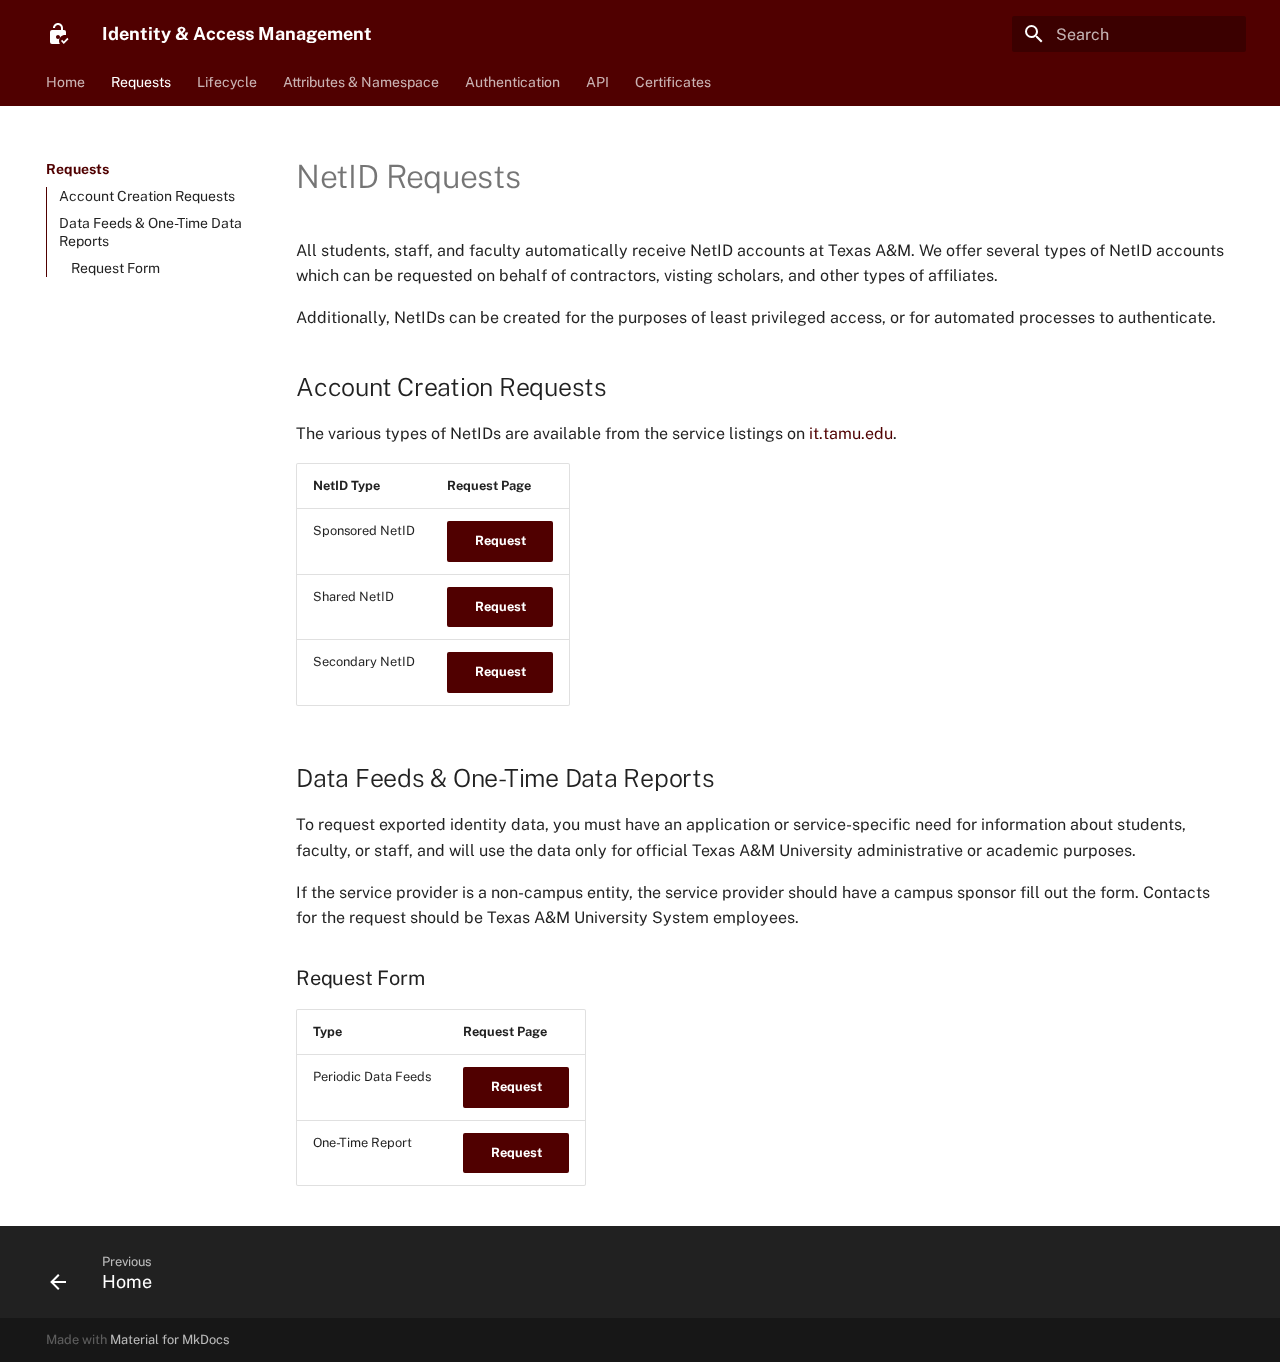
==== requests/index.html @ 6edb94ca "Deployed 0143e99 with MkDocs version: 1.3.0" ====
<!doctype html>
<html lang="en" class="no-js">
  <head>
    
      <meta charset="utf-8">
      <meta name="viewport" content="width=device-width,initial-scale=1">
      
      
      
        <link rel="canonical" href="https://docs.identity.tamu.edu/requests/">
      
      <link rel="icon" href="../img/aip2.png">
      <meta name="generator" content="mkdocs-1.3.0, mkdocs-material-8.2.11">
    
    
      
        <title>Requests - Identity & Access Management</title>
      
    
    
      <link rel="stylesheet" href="../assets/stylesheets/main.8c5ef100.min.css">
      
        
        <link rel="stylesheet" href="../assets/stylesheets/palette.9647289d.min.css">
        
      
    
    
    
      
        
        
        <link rel="preconnect" href="https://fonts.gstatic.com" crossorigin>
        <link rel="stylesheet" href="https://fonts.googleapis.com/css?family=Public+Sans:300,300i,400,400i,700,700i%7CRoboto+Mono:400,400i,700,700i&display=fallback">
        <style>:root{--md-text-font:"Public Sans";--md-code-font:"Roboto Mono"}</style>
      
    
    
      <link rel="stylesheet" href="../css/tamu.css">
    
    <script>__md_scope=new URL("..",location),__md_get=(e,_=localStorage,t=__md_scope)=>JSON.parse(_.getItem(t.pathname+"."+e)),__md_set=(e,_,t=localStorage,a=__md_scope)=>{try{t.setItem(a.pathname+"."+e,JSON.stringify(_))}catch(e){}}</script>
    
      

    
    
  </head>
  
  
    
    
    
    
    
    <body dir="ltr" data-md-color-scheme="default" data-md-color-primary="" data-md-color-accent="">
  
    
    
    <input class="md-toggle" data-md-toggle="drawer" type="checkbox" id="__drawer" autocomplete="off">
    <input class="md-toggle" data-md-toggle="search" type="checkbox" id="__search" autocomplete="off">
    <label class="md-overlay" for="__drawer"></label>
    <div data-md-component="skip">
      
        
        <a href="#netid-requests" class="md-skip">
          Skip to content
        </a>
      
    </div>
    <div data-md-component="announce">
      
    </div>
    
    
      

<header class="md-header" data-md-component="header">
  <nav class="md-header__inner md-grid" aria-label="Header">
    <a href=".." title="Identity &amp; Access Management" class="md-header__button md-logo" aria-label="Identity & Access Management" data-md-component="logo">
      
  
  <svg xmlns="http://www.w3.org/2000/svg" viewBox="0 0 24 24"><path d="M19 13c.34 0 .67.04 1 .09V10a2 2 0 0 0-2-2h-1V6c0-2.76-2.24-5-5-5S7 3.24 7 6h2c0-1.66 1.34-3 3-3s3 1.34 3 3v2H6a2 2 0 0 0-2 2v10a2 2 0 0 0 2 2h7.81c-.51-.88-.81-1.9-.81-3 0-3.31 2.69-6 6-6m-7 4c-1.1 0-2-.89-2-2s.9-2 2-2 2 .9 2 2-.89 2-2 2m10.5.25L17.75 22 15 19l1.16-1.16 1.59 1.59 3.59-3.59 1.16 1.41Z"/></svg>

    </a>
    <label class="md-header__button md-icon" for="__drawer">
      <svg xmlns="http://www.w3.org/2000/svg" viewBox="0 0 24 24"><path d="M3 6h18v2H3V6m0 5h18v2H3v-2m0 5h18v2H3v-2Z"/></svg>
    </label>
    <div class="md-header__title" data-md-component="header-title">
      <div class="md-header__ellipsis">
        <div class="md-header__topic">
          <span class="md-ellipsis">
            Identity & Access Management
          </span>
        </div>
        <div class="md-header__topic" data-md-component="header-topic">
          <span class="md-ellipsis">
            
              Requests
            
          </span>
        </div>
      </div>
    </div>
    
    
    
      <label class="md-header__button md-icon" for="__search">
        <svg xmlns="http://www.w3.org/2000/svg" viewBox="0 0 24 24"><path d="M9.5 3A6.5 6.5 0 0 1 16 9.5c0 1.61-.59 3.09-1.56 4.23l.27.27h.79l5 5-1.5 1.5-5-5v-.79l-.27-.27A6.516 6.516 0 0 1 9.5 16 6.5 6.5 0 0 1 3 9.5 6.5 6.5 0 0 1 9.5 3m0 2C7 5 5 7 5 9.5S7 14 9.5 14 14 12 14 9.5 12 5 9.5 5Z"/></svg>
      </label>
      <div class="md-search" data-md-component="search" role="dialog">
  <label class="md-search__overlay" for="__search"></label>
  <div class="md-search__inner" role="search">
    <form class="md-search__form" name="search">
      <input type="text" class="md-search__input" name="query" aria-label="Search" placeholder="Search" autocapitalize="off" autocorrect="off" autocomplete="off" spellcheck="false" data-md-component="search-query" required>
      <label class="md-search__icon md-icon" for="__search">
        <svg xmlns="http://www.w3.org/2000/svg" viewBox="0 0 24 24"><path d="M9.5 3A6.5 6.5 0 0 1 16 9.5c0 1.61-.59 3.09-1.56 4.23l.27.27h.79l5 5-1.5 1.5-5-5v-.79l-.27-.27A6.516 6.516 0 0 1 9.5 16 6.5 6.5 0 0 1 3 9.5 6.5 6.5 0 0 1 9.5 3m0 2C7 5 5 7 5 9.5S7 14 9.5 14 14 12 14 9.5 12 5 9.5 5Z"/></svg>
        <svg xmlns="http://www.w3.org/2000/svg" viewBox="0 0 24 24"><path d="M20 11v2H8l5.5 5.5-1.42 1.42L4.16 12l7.92-7.92L13.5 5.5 8 11h12Z"/></svg>
      </label>
      <nav class="md-search__options" aria-label="Search">
        
        <button type="reset" class="md-search__icon md-icon" aria-label="Clear" tabindex="-1">
          <svg xmlns="http://www.w3.org/2000/svg" viewBox="0 0 24 24"><path d="M19 6.41 17.59 5 12 10.59 6.41 5 5 6.41 10.59 12 5 17.59 6.41 19 12 13.41 17.59 19 19 17.59 13.41 12 19 6.41Z"/></svg>
        </button>
      </nav>
      
    </form>
    <div class="md-search__output">
      <div class="md-search__scrollwrap" data-md-scrollfix>
        <div class="md-search-result" data-md-component="search-result">
          <div class="md-search-result__meta">
            Initializing search
          </div>
          <ol class="md-search-result__list"></ol>
        </div>
      </div>
    </div>
  </div>
</div>
    
    
  </nav>
  
</header>
    
    <div class="md-container" data-md-component="container">
      
      
        
          
            
<nav class="md-tabs" aria-label="Tabs" data-md-component="tabs">
  <div class="md-tabs__inner md-grid">
    <ul class="md-tabs__list">
      
        
  
  


  <li class="md-tabs__item">
    <a href=".." class="md-tabs__link">
      Home
    </a>
  </li>

      
        
  
  
    
  


  <li class="md-tabs__item">
    <a href="./" class="md-tabs__link md-tabs__link--active">
      Requests
    </a>
  </li>

      
        
  
  


  <li class="md-tabs__item">
    <a href="../lifecycle/index.md" class="md-tabs__link">
      Lifecycle
    </a>
  </li>

      
        
  
  


  <li class="md-tabs__item">
    <a href="../attributes/index.md" class="md-tabs__link">
      Attributes & Namespace
    </a>
  </li>

      
        
  
  


  <li class="md-tabs__item">
    <a href="../authentication/index.md" class="md-tabs__link">
      Authentication
    </a>
  </li>

      
        
  
  


  <li class="md-tabs__item">
    <a href="../api/index.md" class="md-tabs__link">
      API
    </a>
  </li>

      
        
  
  


  <li class="md-tabs__item">
    <a href="../certs/index.md" class="md-tabs__link">
      Certificates
    </a>
  </li>

      
    </ul>
  </div>
</nav>
          
        
      
      <main class="md-main" data-md-component="main">
        <div class="md-main__inner md-grid">
          
            
              
              <div class="md-sidebar md-sidebar--primary" data-md-component="sidebar" data-md-type="navigation" >
                <div class="md-sidebar__scrollwrap">
                  <div class="md-sidebar__inner">
                    

  


  

<nav class="md-nav md-nav--primary md-nav--lifted md-nav--integrated" aria-label="Navigation" data-md-level="0">
  <label class="md-nav__title" for="__drawer">
    <a href=".." title="Identity &amp; Access Management" class="md-nav__button md-logo" aria-label="Identity & Access Management" data-md-component="logo">
      
  
  <svg xmlns="http://www.w3.org/2000/svg" viewBox="0 0 24 24"><path d="M19 13c.34 0 .67.04 1 .09V10a2 2 0 0 0-2-2h-1V6c0-2.76-2.24-5-5-5S7 3.24 7 6h2c0-1.66 1.34-3 3-3s3 1.34 3 3v2H6a2 2 0 0 0-2 2v10a2 2 0 0 0 2 2h7.81c-.51-.88-.81-1.9-.81-3 0-3.31 2.69-6 6-6m-7 4c-1.1 0-2-.89-2-2s.9-2 2-2 2 .9 2 2-.89 2-2 2m10.5.25L17.75 22 15 19l1.16-1.16 1.59 1.59 3.59-3.59 1.16 1.41Z"/></svg>

    </a>
    Identity & Access Management
  </label>
  
  <ul class="md-nav__list" data-md-scrollfix>
    
      
      
      

  
  
  
    <li class="md-nav__item">
      <a href=".." class="md-nav__link">
        Home
      </a>
    </li>
  

    
      
      
      

  
  
    
  
  
    <li class="md-nav__item md-nav__item--active">
      
      <input class="md-nav__toggle md-toggle" data-md-toggle="toc" type="checkbox" id="__toc">
      
      
        
      
      
        <label class="md-nav__link md-nav__link--active" for="__toc">
          Requests
          <span class="md-nav__icon md-icon"></span>
        </label>
      
      <a href="./" class="md-nav__link md-nav__link--active">
        Requests
      </a>
      
        

<nav class="md-nav md-nav--secondary" aria-label="Table of contents">
  
  
  
    
  
  
    <label class="md-nav__title" for="__toc">
      <span class="md-nav__icon md-icon"></span>
      Table of contents
    </label>
    <ul class="md-nav__list" data-md-component="toc" data-md-scrollfix>
      
        <li class="md-nav__item">
  <a href="#account-creation-requests" class="md-nav__link">
    Account Creation Requests
  </a>
  
</li>
      
        <li class="md-nav__item">
  <a href="#data-feeds-one-time-data-reports" class="md-nav__link">
    Data Feeds &amp; One-Time Data Reports
  </a>
  
    <nav class="md-nav" aria-label="Data Feeds &amp; One-Time Data Reports">
      <ul class="md-nav__list">
        
          <li class="md-nav__item">
  <a href="#request-form" class="md-nav__link">
    Request Form
  </a>
  
</li>
        
      </ul>
    </nav>
  
</li>
      
    </ul>
  
</nav>
      
    </li>
  

    
      
      
      

  
  
  
    <li class="md-nav__item">
      <a href="../lifecycle/index.md" class="md-nav__link">
        Lifecycle
      </a>
    </li>
  

    
      
      
      

  
  
  
    <li class="md-nav__item">
      <a href="../attributes/index.md" class="md-nav__link">
        Attributes & Namespace
      </a>
    </li>
  

    
      
      
      

  
  
  
    <li class="md-nav__item">
      <a href="../authentication/index.md" class="md-nav__link">
        Authentication
      </a>
    </li>
  

    
      
      
      

  
  
  
    <li class="md-nav__item">
      <a href="../api/index.md" class="md-nav__link">
        API
      </a>
    </li>
  

    
      
      
      

  
  
  
    <li class="md-nav__item">
      <a href="../certs/index.md" class="md-nav__link">
        Certificates
      </a>
    </li>
  

    
  </ul>
</nav>
                  </div>
                </div>
              </div>
            
            
          
          <div class="md-content" data-md-component="content">
            <article class="md-content__inner md-typeset">
              
                


<h1 id="netid-requests">NetID Requests</h1>
<p>All students, staff, and faculty automatically receive NetID accounts at Texas A&amp;M. We offer several types of NetID accounts which can be requested on behalf of contractors, visting scholars, and other types of affiliates. </p>
<p>Additionally, NetIDs can be created for the purposes of least privileged access, or for automated processes to authenticate.</p>
<h2 id="account-creation-requests">Account Creation Requests</h2>
<p>The various types of NetIDs are available from the service listings on <a href="it.tamu.edu">it.tamu.edu</a>.</p>
<table>
<thead>
<tr>
<th>NetID Type</th>
<th>Request Page</th>
</tr>
</thead>
<tbody>
<tr>
<td>Sponsored NetID</td>
<td><a class="md-button md-button--primary" href="https://it.tamu.edu/services/accounts-and-id-management/uin-netid-and-passwords/guest-accounts/">Request</a></td>
</tr>
<tr>
<td>Shared NetID</td>
<td><a class="md-button md-button--primary" href="https://it.tamu.edu/services/accounts-and-id-management/proxy-account-management/shared-netid/">Request</a></td>
</tr>
<tr>
<td>Secondary NetID</td>
<td><a class="md-button md-button--primary" href="https://it.tamu.edu/services/accounts-and-id-management/proxy-account-management/secondary-netid/">Request</a></td>
</tr>
</tbody>
</table>
<h2 id="data-feeds-one-time-data-reports">Data Feeds &amp; One-Time Data Reports</h2>
<p>To request exported identity data, you must have an application or service-specific need for information about students, faculty, or staff, and will use the data only for official Texas A&amp;M University administrative or academic purposes. </p>
<p>If the service provider is a non-campus entity, the service provider should have a campus sponsor fill out the form. Contacts for the request should be Texas A&amp;M University System employees.</p>
<h3 id="request-form">Request Form</h3>
<table>
<thead>
<tr>
<th>Type</th>
<th>Request Page</th>
</tr>
</thead>
<tbody>
<tr>
<td>Periodic Data Feeds</td>
<td><a class="md-button md-button--primary" href="https://itselfservice.tamu.edu/tamucs?id=sc_cat_item&amp;sys_id=0960be4d6fc28e00dd83a9331c3ee4d1">Request</a></td>
</tr>
<tr>
<td>One-Time Report</td>
<td><a class="md-button md-button--primary" href="https://itselfservice.tamu.edu/tamucs?id=sc_cat_item&amp;sys_id=400179856f0a068082fca7131c3ee43c">Request</a></td>
</tr>
</tbody>
</table>

              
            </article>
          </div>
        </div>
        
          <a href="#" class="md-top md-icon" data-md-component="top" data-md-state="hidden">
            <svg xmlns="http://www.w3.org/2000/svg" viewBox="0 0 24 24"><path d="M13 20h-2V8l-5.5 5.5-1.42-1.42L12 4.16l7.92 7.92-1.42 1.42L13 8v12Z"/></svg>
            Back to top
          </a>
        
      </main>
      
        <footer class="md-footer">
  
    <nav class="md-footer__inner md-grid" aria-label="Footer">
      
        
        <a href=".." class="md-footer__link md-footer__link--prev" aria-label="Previous: Home" rel="prev">
          <div class="md-footer__button md-icon">
            <svg xmlns="http://www.w3.org/2000/svg" viewBox="0 0 24 24"><path d="M20 11v2H8l5.5 5.5-1.42 1.42L4.16 12l7.92-7.92L13.5 5.5 8 11h12Z"/></svg>
          </div>
          <div class="md-footer__title">
            <div class="md-ellipsis">
              <span class="md-footer__direction">
                Previous
              </span>
              Home
            </div>
          </div>
        </a>
      
      
    </nav>
  
  <div class="md-footer-meta md-typeset">
    <div class="md-footer-meta__inner md-grid">
      <div class="md-copyright">
  
  
    Made with
    <a href="https://squidfunk.github.io/mkdocs-material/" target="_blank" rel="noopener">
      Material for MkDocs
    </a>
  
</div>
      
    </div>
  </div>
</footer>
      
    </div>
    <div class="md-dialog" data-md-component="dialog">
      <div class="md-dialog__inner md-typeset"></div>
    </div>
    <script id="__config" type="application/json">{"base": "..", "features": ["toc.follow", "navigation.top", "navigation.instant", "toc.integrate", "content.tabs.link", "navigation.tabs", "navigation.indexes"], "search": "../assets/javascripts/workers/search.2a1c317c.min.js", "translations": {"clipboard.copied": "Copied to clipboard", "clipboard.copy": "Copy to clipboard", "search.config.lang": "en", "search.config.pipeline": "trimmer, stopWordFilter", "search.config.separator": "[\\s\\-]+", "search.placeholder": "Search", "search.result.more.one": "1 more on this page", "search.result.more.other": "# more on this page", "search.result.none": "No matching documents", "search.result.one": "1 matching document", "search.result.other": "# matching documents", "search.result.placeholder": "Type to start searching", "search.result.term.missing": "Missing", "select.version.title": "Select version"}}</script>
    
    
      <script src="../assets/javascripts/bundle.748e2769.min.js"></script>
      
    
  </body>
</html>
---- assets/stylesheets/main.8c5ef100.min.css ----
@charset "UTF-8";html{-webkit-text-size-adjust:none;-moz-text-size-adjust:none;-ms-text-size-adjust:none;text-size-adjust:none;box-sizing:border-box}*,:after,:before{box-sizing:inherit}@media (prefers-reduced-motion){*,:after,:before{transition:none!important}}body{margin:0}a,button,input,label{-webkit-tap-highlight-color:transparent}a{color:inherit;text-decoration:none}hr{border:0;box-sizing:initial;display:block;height:.05rem;overflow:visible;padding:0}small{font-size:80%}sub,sup{line-height:1em}img{border-style:none}table{border-collapse:initial;border-spacing:0}td,th{font-weight:400;vertical-align:top}button{background:transparent;border:0;font-family:inherit;font-size:inherit;margin:0;padding:0}input{border:0;outline:none}:root{--md-default-fg-color:rgba(0,0,0,.87);--md-default-fg-color--light:rgba(0,0,0,.54);--md-default-fg-color--lighter:rgba(0,0,0,.32);--md-default-fg-color--lightest:rgba(0,0,0,.07);--md-default-bg-color:#fff;--md-default-bg-color--light:hsla(0,0%,100%,.7);--md-default-bg-color--lighter:hsla(0,0%,100%,.3);--md-default-bg-color--lightest:hsla(0,0%,100%,.12);--md-primary-fg-color:#4051b5;--md-primary-fg-color--light:#5d6cc0;--md-primary-fg-color--dark:#303fa1;--md-primary-bg-color:#fff;--md-primary-bg-color--light:hsla(0,0%,100%,.7);--md-accent-fg-color:#526cfe;--md-accent-fg-color--transparent:rgba(82,108,254,.1);--md-accent-bg-color:#fff;--md-accent-bg-color--light:hsla(0,0%,100%,.7);--md-shadow-z1:0 0.2rem 0.5rem rgba(0,0,0,.05),0 0 0.05rem rgba(0,0,0,.1);--md-shadow-z2:0 0.2rem 0.5rem rgba(0,0,0,.1),0 0 0.05rem rgba(0,0,0,.25);--md-shadow-z3:0 0.2rem 0.5rem rgba(0,0,0,.2),0 0 0.05rem rgba(0,0,0,.35)}:root>*{--md-code-fg-color:#36464e;--md-code-bg-color:#f5f5f5;--md-code-hl-color:rgba(255,255,0,.5);--md-code-hl-number-color:#d52a2a;--md-code-hl-special-color:#db1457;--md-code-hl-function-color:#a846b9;--md-code-hl-constant-color:#6e59d9;--md-code-hl-keyword-color:#3f6ec6;--md-code-hl-string-color:#1c7d4d;--md-code-hl-name-color:var(--md-code-fg-color);--md-code-hl-operator-color:var(--md-default-fg-color--light);--md-code-hl-punctuation-color:var(--md-default-fg-color--light);--md-code-hl-comment-color:var(--md-default-fg-color--light);--md-code-hl-generic-color:var(--md-default-fg-color--light);--md-code-hl-variable-color:var(--md-default-fg-color--light);--md-typeset-color:var(--md-default-fg-color);--md-typeset-a-color:var(--md-primary-fg-color);--md-typeset-mark-color:rgba(255,255,0,.5);--md-typeset-del-color:rgba(245,80,61,.15);--md-typeset-ins-color:rgba(11,213,112,.15);--md-typeset-kbd-color:#fafafa;--md-typeset-kbd-accent-color:#fff;--md-typeset-kbd-border-color:#b8b8b8;--md-typeset-table-color:rgba(0,0,0,.12);--md-admonition-fg-color:var(--md-default-fg-color);--md-admonition-bg-color:var(--md-default-bg-color);--md-footer-fg-color:#fff;--md-footer-fg-color--light:hsla(0,0%,100%,.7);--md-footer-fg-color--lighter:hsla(0,0%,100%,.3);--md-footer-bg-color:rgba(0,0,0,.87);--md-footer-bg-color--dark:rgba(0,0,0,.32)}.md-icon svg{fill:currentcolor;display:block;height:1.2rem;width:1.2rem}body{-webkit-font-smoothing:antialiased;-moz-osx-font-smoothing:grayscale;--md-text-font-family:var(--md-text-font,_),-apple-system,BlinkMacSystemFont,Helvetica,Arial,sans-serif;--md-code-font-family:var(--md-code-font,_),SFMono-Regular,Consolas,Menlo,monospace}body,input{font-feature-settings:"kern","liga";font-family:var(--md-text-font-family)}body,code,input,kbd,pre{color:var(--md-typeset-color)}code,kbd,pre{font-feature-settings:"kern";font-family:var(--md-code-font-family)}:root{--md-typeset-table-sort-icon:url('data:image/svg+xml;charset=utf-8,<svg xmlns="http://www.w3.org/2000/svg" viewBox="0 0 24 24"><path d="m18 21-4-4h3V7h-3l4-4 4 4h-3v10h3M2 19v-2h10v2M2 13v-2h7v2M2 7V5h4v2H2Z"/></svg>');--md-typeset-table-sort-icon--asc:url('data:image/svg+xml;charset=utf-8,<svg xmlns="http://www.w3.org/2000/svg" viewBox="0 0 24 24"><path d="M19 17h3l-4 4-4-4h3V3h2M2 17h10v2H2M6 5v2H2V5m0 6h7v2H2v-2Z"/></svg>');--md-typeset-table-sort-icon--desc:url('data:image/svg+xml;charset=utf-8,<svg xmlns="http://www.w3.org/2000/svg" viewBox="0 0 24 24"><path d="M19 7h3l-4-4-4 4h3v14h2M2 17h10v2H2M6 5v2H2V5m0 6h7v2H2v-2Z"/></svg>')}.md-typeset{-webkit-print-color-adjust:exact;color-adjust:exact;font-size:.8rem;line-height:1.6}@media print{.md-typeset{font-size:.68rem}}.md-typeset blockquote,.md-typeset dl,.md-typeset figure,.md-typeset ol,.md-typeset pre,.md-typeset ul{margin-bottom:1em;margin-top:1em}.md-typeset h1{color:var(--md-default-fg-color--light);font-size:2em;line-height:1.3;margin:0 0 1.25em}.md-typeset h1,.md-typeset h2{font-weight:300;letter-spacing:-.01em}.md-typeset h2{font-size:1.5625em;line-height:1.4;margin:1.6em 0 .64em}.md-typeset h3{font-size:1.25em;font-weight:400;letter-spacing:-.01em;line-height:1.5;margin:1.6em 0 .8em}.md-typeset h2+h3{margin-top:.8em}.md-typeset h4{font-weight:700;letter-spacing:-.01em;margin:1em 0}.md-typeset h5,.md-typeset h6{color:var(--md-default-fg-color--light);font-size:.8em;font-weight:700;letter-spacing:-.01em;margin:1.25em 0}.md-typeset h5{text-transform:uppercase}.md-typeset hr{border-bottom:.05rem solid var(--md-default-fg-color--lightest);display:flow-root;margin:1.5em 0}.md-typeset a{color:var(--md-typeset-a-color);word-break:break-word}.md-typeset a,.md-typeset a:before{transition:color 125ms}.md-typeset a:focus,.md-typeset a:hover{color:var(--md-accent-fg-color)}.md-typeset a:focus code,.md-typeset a:hover code{background-color:var(--md-accent-fg-color--transparent)}.md-typeset a code{color:currentcolor;transition:background-color 125ms}.md-typeset a.focus-visible{outline-color:var(--md-accent-fg-color);outline-offset:.2rem}.md-typeset code,.md-typeset kbd,.md-typeset pre{color:var(--md-code-fg-color);direction:ltr}@media print{.md-typeset code,.md-typeset kbd,.md-typeset pre{white-space:pre-wrap}}.md-typeset code{background-color:var(--md-code-bg-color);border-radius:.1rem;-webkit-box-decoration-break:clone;box-decoration-break:clone;font-size:.85em;padding:0 .2941176471em;word-break:break-word}.md-typeset code:not(.focus-visible){-webkit-tap-highlight-color:transparent;outline:none}.md-typeset pre{display:flow-root;line-height:1.4;position:relative}.md-typeset pre>code{-webkit-box-decoration-break:slice;box-decoration-break:slice;box-shadow:none;display:block;margin:0;outline-color:var(--md-accent-fg-color);overflow:auto;padding:.7720588235em 1.1764705882em;scrollbar-color:var(--md-default-fg-color--lighter) transparent;scrollbar-width:thin;touch-action:auto;word-break:normal}.md-typeset pre>code:hover{scrollbar-color:var(--md-accent-fg-color) transparent}.md-typeset pre>code::-webkit-scrollbar{height:.2rem;width:.2rem}.md-typeset pre>code::-webkit-scrollbar-thumb{background-color:var(--md-default-fg-color--lighter)}.md-typeset pre>code::-webkit-scrollbar-thumb:hover{background-color:var(--md-accent-fg-color)}.md-typeset kbd{background-color:var(--md-typeset-kbd-color);border-radius:.1rem;box-shadow:0 .1rem 0 .05rem var(--md-typeset-kbd-border-color),0 .1rem 0 var(--md-typeset-kbd-border-color),0 -.1rem .2rem var(--md-typeset-kbd-accent-color) inset;color:var(--md-default-fg-color);display:inline-block;font-size:.75em;padding:0 .6666666667em;vertical-align:text-top;word-break:break-word}.md-typeset mark{background-color:var(--md-typeset-mark-color);-webkit-box-decoration-break:clone;box-decoration-break:clone;color:inherit;word-break:break-word}.md-typeset abbr{border-bottom:.05rem dotted var(--md-default-fg-color--light);cursor:help;text-decoration:none}@media (hover:none){.md-typeset abbr{position:relative}.md-typeset abbr[title]:-webkit-any(:focus,:hover):after{background-color:var(--md-default-fg-color);border-radius:.1rem;box-shadow:var(--md-shadow-z3);color:var(--md-default-bg-color);content:attr(title);display:inline-block;font-size:.7rem;margin-top:2em;max-width:80%;min-width:-webkit-max-content;min-width:max-content;padding:.2rem .3rem;position:absolute;width:auto}.md-typeset abbr[title]:-moz-any(:focus,:hover):after{background-color:var(--md-default-fg-color);border-radius:.1rem;box-shadow:var(--md-shadow-z3);color:var(--md-default-bg-color);content:attr(title);display:inline-block;font-size:.7rem;margin-top:2em;max-width:80%;min-width:-moz-max-content;min-width:max-content;padding:.2rem .3rem;position:absolute;width:auto}[dir=ltr] .md-typeset abbr[title]:-webkit-any(:focus,:hover):after{left:0}[dir=ltr] .md-typeset abbr[title]:-moz-any(:focus,:hover):after{left:0}[dir=ltr] .md-typeset abbr[title]:is(:focus,:hover):after{left:0}[dir=rtl] .md-typeset abbr[title]:-webkit-any(:focus,:hover):after{right:0}[dir=rtl] .md-typeset abbr[title]:-moz-any(:focus,:hover):after{right:0}[dir=rtl] .md-typeset abbr[title]:is(:focus,:hover):after{right:0}.md-typeset abbr[title]:is(:focus,:hover):after{background-color:var(--md-default-fg-color);border-radius:.1rem;box-shadow:var(--md-shadow-z3);color:var(--md-default-bg-color);content:attr(title);display:inline-block;font-size:.7rem;margin-top:2em;max-width:80%;min-width:-webkit-max-content;min-width:-moz-max-content;min-width:max-content;padding:.2rem .3rem;position:absolute;width:auto}}.md-typeset small{opacity:.75}[dir=ltr] .md-typeset sub,[dir=ltr] .md-typeset sup{margin-left:.078125em}[dir=rtl] .md-typeset sub,[dir=rtl] .md-typeset sup{margin-right:.078125em}[dir=ltr] .md-typeset blockquote{padding-left:.6rem}[dir=rtl] .md-typeset blockquote{padding-right:.6rem}[dir=ltr] .md-typeset blockquote{border-left:.2rem solid var(--md-default-fg-color--lighter)}[dir=rtl] .md-typeset blockquote{border-right:.2rem solid var(--md-default-fg-color--lighter)}.md-typeset blockquote{color:var(--md-default-fg-color--light);margin-left:0;margin-right:0}.md-typeset ul{list-style-type:disc}[dir=ltr] .md-typeset ol,[dir=ltr] .md-typeset ul{margin-left:.625em}[dir=rtl] .md-typeset ol,[dir=rtl] .md-typeset ul{margin-right:.625em}.md-typeset ol,.md-typeset ul{padding:0}.md-typeset ol:not([hidden]),.md-typeset ul:not([hidden]){display:flow-root}.md-typeset ol ol,.md-typeset ul ol{list-style-type:lower-alpha}.md-typeset ol ol ol,.md-typeset ul ol ol{list-style-type:lower-roman}[dir=ltr] .md-typeset ol li,[dir=ltr] .md-typeset ul li{margin-left:1.25em}[dir=rtl] .md-typeset ol li,[dir=rtl] .md-typeset ul li{margin-right:1.25em}.md-typeset ol li,.md-typeset ul li{margin-bottom:.5em}.md-typeset ol li blockquote,.md-typeset ol li p,.md-typeset ul li blockquote,.md-typeset ul li p{margin:.5em 0}.md-typeset ol li:last-child,.md-typeset ul li:last-child{margin-bottom:0}.md-typeset ol li :-webkit-any(ul,ol),.md-typeset ul li :-webkit-any(ul,ol){margin-bottom:.5em;margin-top:.5em}.md-typeset ol li :-moz-any(ul,ol),.md-typeset ul li :-moz-any(ul,ol){margin-bottom:.5em;margin-top:.5em}[dir=ltr] .md-typeset ol li :-webkit-any(ul,ol),[dir=ltr] .md-typeset ul li :-webkit-any(ul,ol){margin-left:.625em}[dir=ltr] .md-typeset ol li :-moz-any(ul,ol),[dir=ltr] .md-typeset ul li :-moz-any(ul,ol){margin-left:.625em}[dir=ltr] .md-typeset ol li :is(ul,ol),[dir=ltr] .md-typeset ul li :is(ul,ol){margin-left:.625em}[dir=rtl] .md-typeset ol li :-webkit-any(ul,ol),[dir=rtl] .md-typeset ul li :-webkit-any(ul,ol){margin-right:.625em}[dir=rtl] .md-typeset ol li :-moz-any(ul,ol),[dir=rtl] .md-typeset ul li :-moz-any(ul,ol){margin-right:.625em}[dir=rtl] .md-typeset ol li :is(ul,ol),[dir=rtl] .md-typeset ul li :is(ul,ol){margin-right:.625em}.md-typeset ol li :is(ul,ol),.md-typeset ul li :is(ul,ol){margin-bottom:.5em;margin-top:.5em}[dir=ltr] .md-typeset dd{margin-left:1.875em}[dir=rtl] .md-typeset dd{margin-right:1.875em}.md-typeset dd{margin-bottom:1.5em;margin-top:1em}.md-typeset img,.md-typeset svg{height:auto;max-width:100%}.md-typeset img[align=left],.md-typeset svg[align=left]{margin:1em 1em 1em 0}.md-typeset img[align=right],.md-typeset svg[align=right]{margin:1em 0 1em 1em}.md-typeset img[align]:only-child,.md-typeset svg[align]:only-child{margin-top:0}.md-typeset img[src$="#only-dark"]{display:none}.md-typeset figure{display:flow-root;margin:1em auto;max-width:100%;text-align:center;width:-webkit-fit-content;width:-moz-fit-content;width:fit-content}.md-typeset figure img{display:block}.md-typeset figcaption{font-style:italic;margin:1em auto;max-width:24rem}.md-typeset iframe{max-width:100%}.md-typeset table:not([class]){background-color:var(--md-default-bg-color);border:.05rem solid var(--md-typeset-table-color);border-radius:.1rem;display:inline-block;font-size:.64rem;max-width:100%;overflow:auto;touch-action:auto}@media print{.md-typeset table:not([class]){display:table}}.md-typeset table:not([class])+*{margin-top:1.5em}.md-typeset table:not([class]) :-webkit-any(th,td)>:first-child{margin-top:0}.md-typeset table:not([class]) :-moz-any(th,td)>:first-child{margin-top:0}.md-typeset table:not([class]) :is(th,td)>:first-child{margin-top:0}.md-typeset table:not([class]) :-webkit-any(th,td)>:last-child{margin-bottom:0}.md-typeset table:not([class]) :-moz-any(th,td)>:last-child{margin-bottom:0}.md-typeset table:not([class]) :is(th,td)>:last-child{margin-bottom:0}.md-typeset table:not([class]) :-webkit-any(th,td):not([align]){text-align:left}.md-typeset table:not([class]) :-moz-any(th,td):not([align]){text-align:left}.md-typeset table:not([class]) :is(th,td):not([align]){text-align:left}[dir=rtl] .md-typeset table:not([class]) :-webkit-any(th,td):not([align]){text-align:right}[dir=rtl] .md-typeset table:not([class]) :-moz-any(th,td):not([align]){text-align:right}[dir=rtl] .md-typeset table:not([class]) :is(th,td):not([align]){text-align:right}.md-typeset table:not([class]) th{font-weight:700;min-width:5rem;padding:.9375em 1.25em;vertical-align:top}.md-typeset table:not([class]) th a{color:inherit}.md-typeset table:not([class]) td{border-top:.05rem solid var(--md-typeset-table-color);padding:.9375em 1.25em;vertical-align:top}.md-typeset table:not([class]) tbody tr{transition:background-color 125ms}.md-typeset table:not([class]) tbody tr:hover{background-color:rgba(0,0,0,.035);box-shadow:0 .05rem 0 var(--md-default-bg-color) inset}.md-typeset table:not([class]) a{word-break:normal}.md-typeset table th[role=columnheader]{cursor:pointer}[dir=ltr] .md-typeset table th[role=columnheader]:after{margin-left:.5em}[dir=rtl] .md-typeset table th[role=columnheader]:after{margin-right:.5em}.md-typeset table th[role=columnheader]:after{content:"";display:inline-block;height:1.2em;-webkit-mask-image:var(--md-typeset-table-sort-icon);mask-image:var(--md-typeset-table-sort-icon);-webkit-mask-repeat:no-repeat;mask-repeat:no-repeat;-webkit-mask-size:contain;mask-size:contain;transition:background-color 125ms;vertical-align:text-bottom;width:1.2em}.md-typeset table th[role=columnheader]:hover:after{background-color:var(--md-default-fg-color--lighter)}.md-typeset table th[role=columnheader][aria-sort=ascending]:after{background-color:var(--md-default-fg-color--light);-webkit-mask-image:var(--md-typeset-table-sort-icon--asc);mask-image:var(--md-typeset-table-sort-icon--asc)}.md-typeset table th[role=columnheader][aria-sort=descending]:after{background-color:var(--md-default-fg-color--light);-webkit-mask-image:var(--md-typeset-table-sort-icon--desc);mask-image:var(--md-typeset-table-sort-icon--desc)}.md-typeset__scrollwrap{margin:1em -.8rem;overflow-x:auto;touch-action:auto}.md-typeset__table{display:inline-block;margin-bottom:.5em;padding:0 .8rem}@media print{.md-typeset__table{display:block}}html .md-typeset__table table{display:table;margin:0;overflow:hidden;width:100%}@media screen and (max-width:44.9375em){.md-content__inner>pre{margin:1em -.8rem}.md-content__inner>pre code{border-radius:0}}.md-banner{background-color:var(--md-footer-bg-color);color:var(--md-footer-fg-color);overflow:auto}@media print{.md-banner{display:none}}.md-banner--warning{background:var(--md-typeset-mark-color);color:var(--md-default-fg-color)}.md-banner__inner{font-size:.7rem;margin:.6rem auto;padding:0 .8rem}html{font-size:125%;height:100%;overflow-x:hidden}@media screen and (min-width:100em){html{font-size:137.5%}}@media screen and (min-width:125em){html{font-size:150%}}body{background-color:var(--md-default-bg-color);display:flex;flex-direction:column;font-size:.5rem;min-height:100%;position:relative;width:100%}@media print{body{display:block}}@media screen and (max-width:59.9375em){body[data-md-state=lock]{position:fixed}}.md-grid{margin-left:auto;margin-right:auto;max-width:61rem}.md-container{display:flex;flex-direction:column;flex-grow:1}@media print{.md-container{display:block}}.md-main{flex-grow:1}.md-main__inner{display:flex;height:100%;margin-top:1.5rem}.md-ellipsis{overflow:hidden;text-overflow:ellipsis;white-space:nowrap}.md-toggle{display:none}.md-option{height:0;opacity:0;position:absolute;width:0}.md-option:checked+label:not([hidden]){display:block}.md-option.focus-visible+label{outline-color:var(--md-accent-fg-color);outline-style:auto}.md-skip{background-color:var(--md-default-fg-color);border-radius:.1rem;color:var(--md-default-bg-color);font-size:.64rem;margin:.5rem;opacity:0;outline-color:var(--md-accent-fg-color);padding:.3rem .5rem;position:fixed;transform:translateY(.4rem);z-index:-1}.md-skip:focus{opacity:1;transform:translateY(0);transition:transform .25s cubic-bezier(.4,0,.2,1),opacity 175ms 75ms;z-index:10}@page{margin:25mm}:root{--md-clipboard-icon:url('data:image/svg+xml;charset=utf-8,<svg xmlns="http://www.w3.org/2000/svg" viewBox="0 0 24 24"><path d="M19 21H8V7h11m0-2H8a2 2 0 0 0-2 2v14a2 2 0 0 0 2 2h11a2 2 0 0 0 2-2V7a2 2 0 0 0-2-2m-3-4H4a2 2 0 0 0-2 2v14h2V3h12V1Z"/></svg>')}.md-clipboard{border-radius:.1rem;color:var(--md-default-fg-color--lightest);cursor:pointer;height:1.5em;outline-color:var(--md-accent-fg-color);outline-offset:.1rem;position:absolute;right:.5em;top:.5em;transition:color .25s;width:1.5em;z-index:1}@media print{.md-clipboard{display:none}}.md-clipboard:not(.focus-visible){-webkit-tap-highlight-color:transparent;outline:none}:hover>.md-clipboard{color:var(--md-default-fg-color--light)}.md-clipboard:-webkit-any(:focus,:hover){color:var(--md-accent-fg-color)}.md-clipboard:-moz-any(:focus,:hover){color:var(--md-accent-fg-color)}.md-clipboard:is(:focus,:hover){color:var(--md-accent-fg-color)}.md-clipboard:after{background-color:currentcolor;content:"";display:block;height:1.125em;margin:0 auto;-webkit-mask-image:var(--md-clipboard-icon);mask-image:var(--md-clipboard-icon);-webkit-mask-repeat:no-repeat;mask-repeat:no-repeat;-webkit-mask-size:contain;mask-size:contain;width:1.125em}.md-clipboard--inline{cursor:pointer}.md-clipboard--inline code{transition:color .25s,background-color .25s}.md-clipboard--inline:-webkit-any(:focus,:hover) code{background-color:var(--md-accent-fg-color--transparent);color:var(--md-accent-fg-color)}.md-clipboard--inline:-moz-any(:focus,:hover) code{background-color:var(--md-accent-fg-color--transparent);color:var(--md-accent-fg-color)}.md-clipboard--inline:is(:focus,:hover) code{background-color:var(--md-accent-fg-color--transparent);color:var(--md-accent-fg-color)}.md-content{flex-grow:1;min-width:0}.md-content__inner{margin:0 .8rem 1.2rem;padding-top:.6rem}@media screen and (min-width:76.25em){[dir=ltr] .md-sidebar--primary:not([hidden])~.md-content>.md-content__inner{margin-left:1.2rem}[dir=ltr] .md-sidebar--secondary:not([hidden])~.md-content>.md-content__inner,[dir=rtl] .md-sidebar--primary:not([hidden])~.md-content>.md-content__inner{margin-right:1.2rem}[dir=rtl] .md-sidebar--secondary:not([hidden])~.md-content>.md-content__inner{margin-left:1.2rem}}.md-content__inner:before{content:"";display:block;height:.4rem}.md-content__inner>:last-child{margin-bottom:0}[dir=ltr] .md-content__button{margin-left:.4rem}[dir=rtl] .md-content__button{margin-right:.4rem}.md-content__button{float:right;margin:.4rem 0;padding:0}@media print{.md-content__button{display:none}}[dir=rtl] .md-content__button{float:left}.md-typeset .md-content__button{color:var(--md-default-fg-color--lighter)}.md-content__button svg{display:inline;vertical-align:top}[dir=rtl] .md-content__button svg{transform:scaleX(-1)}[dir=ltr] .md-dialog{right:.8rem}[dir=rtl] .md-dialog{left:.8rem}.md-dialog{background-color:var(--md-default-fg-color);border-radius:.1rem;bottom:.8rem;box-shadow:var(--md-shadow-z3);min-width:11.1rem;opacity:0;padding:.4rem .6rem;pointer-events:none;position:fixed;transform:translateY(100%);transition:transform 0ms .4s,opacity .4s;z-index:4}@media print{.md-dialog{display:none}}.md-dialog[data-md-state=open]{opacity:1;pointer-events:auto;transform:translateY(0);transition:transform .4s cubic-bezier(.075,.85,.175,1),opacity .4s}.md-dialog__inner{color:var(--md-default-bg-color);font-size:.7rem}.md-footer{background-color:var(--md-footer-bg-color);color:var(--md-footer-fg-color)}@media print{.md-footer{display:none}}.md-footer__inner{display:flex;justify-content:space-between;overflow:auto;padding:.2rem}.md-footer__link{display:flex;flex-grow:0.01;outline-color:var(--md-accent-fg-color);overflow:hidden;padding-bottom:.4rem;padding-top:1.4rem;transition:opacity .25s}.md-footer__link:-webkit-any(:focus,:hover){opacity:.7}.md-footer__link:-moz-any(:focus,:hover){opacity:.7}.md-footer__link:is(:focus,:hover){opacity:.7}[dir=rtl] .md-footer__link svg{transform:scaleX(-1)}@media screen and (max-width:44.9375em){.md-footer__link--prev .md-footer__title{display:none}}[dir=ltr] .md-footer__link--next{margin-left:auto}[dir=rtl] .md-footer__link--next{margin-right:auto}.md-footer__link--next{text-align:right}[dir=rtl] .md-footer__link--next{text-align:left}.md-footer__title{flex-grow:1;font-size:.9rem;line-height:2.4rem;max-width:calc(100% - 2.4rem);padding:0 1rem;position:relative}.md-footer__button{margin:.2rem;padding:.4rem}.md-footer__direction{font-size:.64rem;left:0;margin-top:-1rem;opacity:.7;padding:0 1rem;position:absolute;right:0}.md-footer-meta{background-color:var(--md-footer-bg-color--dark)}.md-footer-meta__inner{display:flex;flex-wrap:wrap;justify-content:space-between;padding:.2rem}html .md-footer-meta.md-typeset a{color:var(--md-footer-fg-color--light)}html .md-footer-meta.md-typeset a:-webkit-any(:focus,:hover){color:var(--md-footer-fg-color)}html .md-footer-meta.md-typeset a:-moz-any(:focus,:hover){color:var(--md-footer-fg-color)}html .md-footer-meta.md-typeset a:is(:focus,:hover){color:var(--md-footer-fg-color)}.md-copyright{color:var(--md-footer-fg-color--lighter);font-size:.64rem;margin:auto .6rem;padding:.4rem 0;width:100%}@media screen and (min-width:45em){.md-copyright{width:auto}}.md-copyright__highlight{color:var(--md-footer-fg-color--light)}.md-social{margin:0 .4rem;padding:.2rem 0 .6rem}@media screen and (min-width:45em){.md-social{padding:.6rem 0}}.md-social__link{display:inline-block;height:1.6rem;text-align:center;width:1.6rem}.md-social__link:before{line-height:1.9}.md-social__link svg{fill:currentcolor;max-height:.8rem;vertical-align:-25%}.md-typeset .md-button{border:.1rem solid;border-radius:.1rem;color:var(--md-primary-fg-color);cursor:pointer;display:inline-block;font-weight:700;padding:.625em 2em;transition:color 125ms,background-color 125ms,border-color 125ms}.md-typeset .md-button--primary{background-color:var(--md-primary-fg-color);border-color:var(--md-primary-fg-color);color:var(--md-primary-bg-color)}.md-typeset .md-button:-webkit-any(:focus,:hover){background-color:var(--md-accent-fg-color);border-color:var(--md-accent-fg-color);color:var(--md-accent-bg-color)}.md-typeset .md-button:-moz-any(:focus,:hover){background-color:var(--md-accent-fg-color);border-color:var(--md-accent-fg-color);color:var(--md-accent-bg-color)}.md-typeset .md-button:is(:focus,:hover){background-color:var(--md-accent-fg-color);border-color:var(--md-accent-fg-color);color:var(--md-accent-bg-color)}[dir=ltr] .md-typeset .md-input{border-top-left-radius:.1rem}[dir=ltr] .md-typeset .md-input,[dir=rtl] .md-typeset .md-input{border-top-right-radius:.1rem}[dir=rtl] .md-typeset .md-input{border-top-left-radius:.1rem}.md-typeset .md-input{border-bottom:.1rem solid var(--md-default-fg-color--lighter);box-shadow:var(--md-shadow-z1);font-size:.8rem;height:1.8rem;padding:0 .6rem;transition:border .25s,box-shadow .25s}.md-typeset .md-input:-webkit-any(:focus,:hover){border-bottom-color:var(--md-accent-fg-color);box-shadow:var(--md-shadow-z2)}.md-typeset .md-input:-moz-any(:focus,:hover){border-bottom-color:var(--md-accent-fg-color);box-shadow:var(--md-shadow-z2)}.md-typeset .md-input:is(:focus,:hover){border-bottom-color:var(--md-accent-fg-color);box-shadow:var(--md-shadow-z2)}.md-typeset .md-input--stretch{width:100%}.md-header{background-color:var(--md-primary-fg-color);box-shadow:0 0 .2rem transparent,0 .2rem .4rem transparent;color:var(--md-primary-bg-color);left:0;position:-webkit-sticky;position:sticky;right:0;top:0;z-index:4}@media print{.md-header{display:none}}.md-header[data-md-state=shadow]{box-shadow:0 0 .2rem rgba(0,0,0,.1),0 .2rem .4rem rgba(0,0,0,.2);transition:transform .25s cubic-bezier(.1,.7,.1,1),box-shadow .25s}.md-header[data-md-state=hidden]{transform:translateY(-100%);transition:transform .25s cubic-bezier(.8,0,.6,1),box-shadow .25s}.md-header__inner{align-items:center;display:flex;padding:0 .2rem}.md-header__button{color:currentcolor;cursor:pointer;margin:.2rem;outline-color:var(--md-accent-fg-color);padding:.4rem;position:relative;transition:opacity .25s;vertical-align:middle;z-index:1}.md-header__button:hover{opacity:.7}.md-header__button:not([hidden]){display:inline-block}.md-header__button:not(.focus-visible){-webkit-tap-highlight-color:transparent;outline:none}.md-header__button.md-logo{margin:.2rem;padding:.4rem}@media screen and (max-width:76.1875em){.md-header__button.md-logo{display:none}}.md-header__button.md-logo :-webkit-any(img,svg){fill:currentcolor;display:block;height:1.2rem;width:auto}.md-header__button.md-logo :-moz-any(img,svg){fill:currentcolor;display:block;height:1.2rem;width:auto}.md-header__button.md-logo :is(img,svg){fill:currentcolor;display:block;height:1.2rem;width:auto}@media screen and (min-width:60em){.md-header__button[for=__search]{display:none}}.no-js .md-header__button[for=__search]{display:none}[dir=rtl] .md-header__button[for=__search] svg{transform:scaleX(-1)}@media screen and (min-width:76.25em){.md-header__button[for=__drawer]{display:none}}.md-header__topic{display:flex;max-width:100%;position:absolute;transition:transform .4s cubic-bezier(.1,.7,.1,1),opacity .15s}.md-header__topic+.md-header__topic{opacity:0;pointer-events:none;transform:translateX(1.25rem);transition:transform .4s cubic-bezier(1,.7,.1,.1),opacity .15s;z-index:-1}[dir=rtl] .md-header__topic+.md-header__topic{transform:translateX(-1.25rem)}.md-header__topic:first-child{font-weight:700}[dir=ltr] .md-header__title{margin-right:.4rem}[dir=rtl] .md-header__title{margin-left:.4rem}[dir=ltr] .md-header__title{margin-left:1rem}[dir=rtl] .md-header__title{margin-right:1rem}.md-header__title{flex-grow:1;font-size:.9rem;height:2.4rem;line-height:2.4rem}.md-header__title[data-md-state=active] .md-header__topic{opacity:0;pointer-events:none;transform:translateX(-1.25rem);transition:transform .4s cubic-bezier(1,.7,.1,.1),opacity .15s;z-index:-1}[dir=rtl] .md-header__title[data-md-state=active] .md-header__topic{transform:translateX(1.25rem)}.md-header__title[data-md-state=active] .md-header__topic+.md-header__topic{opacity:1;pointer-events:auto;transform:translateX(0);transition:transform .4s cubic-bezier(.1,.7,.1,1),opacity .15s;z-index:0}.md-header__title>.md-header__ellipsis{height:100%;position:relative;width:100%}.md-header__option{display:flex;flex-shrink:0;max-width:100%;transition:max-width 0ms .25s,opacity .25s .25s;white-space:nowrap}[data-md-toggle=search]:checked~.md-header .md-header__option{max-width:0;opacity:0;transition:max-width 0ms,opacity 0ms}.md-header__source{display:none}@media screen and (min-width:60em){[dir=ltr] .md-header__source{margin-left:1rem}[dir=rtl] .md-header__source{margin-right:1rem}.md-header__source{display:block;max-width:11.7rem;width:11.7rem}}@media screen and (min-width:76.25em){[dir=ltr] .md-header__source{margin-left:1.4rem}[dir=rtl] .md-header__source{margin-right:1.4rem}}:root{--md-nav-icon--prev:url('data:image/svg+xml;charset=utf-8,<svg xmlns="http://www.w3.org/2000/svg" viewBox="0 0 24 24"><path d="M20 11v2H8l5.5 5.5-1.42 1.42L4.16 12l7.92-7.92L13.5 5.5 8 11h12Z"/></svg>');--md-nav-icon--next:url('data:image/svg+xml;charset=utf-8,<svg xmlns="http://www.w3.org/2000/svg" viewBox="0 0 24 24"><path d="M8.59 16.58 13.17 12 8.59 7.41 10 6l6 6-6 6-1.41-1.42Z"/></svg>');--md-toc-icon:url('data:image/svg+xml;charset=utf-8,<svg xmlns="http://www.w3.org/2000/svg" viewBox="0 0 24 24"><path d="M3 9h14V7H3v2m0 4h14v-2H3v2m0 4h14v-2H3v2m16 0h2v-2h-2v2m0-10v2h2V7h-2m0 6h2v-2h-2v2Z"/></svg>')}.md-nav{font-size:.7rem;line-height:1.3}.md-nav__title{display:block;font-weight:700;overflow:hidden;padding:0 .6rem;text-overflow:ellipsis}.md-nav__title .md-nav__button{display:none}.md-nav__title .md-nav__button img{height:100%;width:auto}.md-nav__title .md-nav__button.md-logo :-webkit-any(img,svg){fill:currentcolor;display:block;height:2.4rem;max-width:100%;object-fit:contain;width:auto}.md-nav__title .md-nav__button.md-logo :-moz-any(img,svg){fill:currentcolor;display:block;height:2.4rem;max-width:100%;object-fit:contain;width:auto}.md-nav__title .md-nav__button.md-logo :is(img,svg){fill:currentcolor;display:block;height:2.4rem;max-width:100%;object-fit:contain;width:auto}.md-nav__list{list-style:none;margin:0;padding:0}.md-nav__item{padding:0 .6rem}[dir=ltr] .md-nav__item .md-nav__item{padding-right:0}[dir=rtl] .md-nav__item .md-nav__item{padding-left:0}.md-nav__link{align-items:center;cursor:pointer;display:flex;justify-content:space-between;margin-top:.625em;overflow:hidden;scroll-snap-align:start;text-overflow:ellipsis;transition:color 125ms}.md-nav__link[data-md-state=blur]{color:var(--md-default-fg-color--light)}.md-nav__item .md-nav__link--active{color:var(--md-typeset-a-color)}.md-nav__item .md-nav__link--index [href]{width:100%}.md-nav__link:-webkit-any(:focus,:hover){color:var(--md-accent-fg-color)}.md-nav__link:-moz-any(:focus,:hover){color:var(--md-accent-fg-color)}.md-nav__link:is(:focus,:hover){color:var(--md-accent-fg-color)}.md-nav__link.focus-visible{outline-color:var(--md-accent-fg-color);outline-offset:.2rem}.md-nav--primary .md-nav__link[for=__toc]{display:none}.md-nav--primary .md-nav__link[for=__toc] .md-icon:after{background-color:currentcolor;display:block;height:100%;-webkit-mask-image:var(--md-toc-icon);mask-image:var(--md-toc-icon);width:100%}.md-nav--primary .md-nav__link[for=__toc]~.md-nav{display:none}.md-nav__link>*{cursor:pointer;display:flex}.md-nav__icon{flex-shrink:0}.md-nav__source{display:none}@media screen and (max-width:76.1875em){.md-nav--primary,.md-nav--primary .md-nav{background-color:var(--md-default-bg-color);display:flex;flex-direction:column;height:100%;left:0;position:absolute;right:0;top:0;z-index:1}.md-nav--primary :-webkit-any(.md-nav__title,.md-nav__item){font-size:.8rem;line-height:1.5}.md-nav--primary :-moz-any(.md-nav__title,.md-nav__item){font-size:.8rem;line-height:1.5}.md-nav--primary :is(.md-nav__title,.md-nav__item){font-size:.8rem;line-height:1.5}.md-nav--primary .md-nav__title{background-color:var(--md-default-fg-color--lightest);color:var(--md-default-fg-color--light);cursor:pointer;height:5.6rem;line-height:2.4rem;padding:3rem .8rem .2rem;position:relative;white-space:nowrap}[dir=ltr] .md-nav--primary .md-nav__title .md-nav__icon{left:.4rem}[dir=rtl] .md-nav--primary .md-nav__title .md-nav__icon{right:.4rem}.md-nav--primary .md-nav__title .md-nav__icon{display:block;height:1.2rem;margin:.2rem;position:absolute;top:.4rem;width:1.2rem}.md-nav--primary .md-nav__title .md-nav__icon:after{background-color:currentcolor;content:"";display:block;height:100%;-webkit-mask-image:var(--md-nav-icon--prev);mask-image:var(--md-nav-icon--prev);-webkit-mask-repeat:no-repeat;mask-repeat:no-repeat;-webkit-mask-size:contain;mask-size:contain;width:100%}.md-nav--primary .md-nav__title~.md-nav__list{background-color:var(--md-default-bg-color);box-shadow:0 .05rem 0 var(--md-default-fg-color--lightest) inset;overflow-y:auto;-ms-scroll-snap-type:y mandatory;scroll-snap-type:y mandatory;touch-action:pan-y}.md-nav--primary .md-nav__title~.md-nav__list>:first-child{border-top:0}.md-nav--primary .md-nav__title[for=__drawer]{background-color:var(--md-primary-fg-color);color:var(--md-primary-bg-color);font-weight:700}.md-nav--primary .md-nav__title .md-logo{display:block;left:.2rem;margin:.2rem;padding:.4rem;position:absolute;right:.2rem;top:.2rem}.md-nav--primary .md-nav__list{flex:1}.md-nav--primary .md-nav__item{border-top:.05rem solid var(--md-default-fg-color--lightest);padding:0}.md-nav--primary .md-nav__item--active>.md-nav__link{color:var(--md-typeset-a-color)}.md-nav--primary .md-nav__item--active>.md-nav__link:-webkit-any(:focus,:hover){color:var(--md-accent-fg-color)}.md-nav--primary .md-nav__item--active>.md-nav__link:-moz-any(:focus,:hover){color:var(--md-accent-fg-color)}.md-nav--primary .md-nav__item--active>.md-nav__link:is(:focus,:hover){color:var(--md-accent-fg-color)}.md-nav--primary .md-nav__link{margin-top:0;padding:.6rem .8rem}[dir=ltr] .md-nav--primary .md-nav__link .md-nav__icon{margin-right:-.2rem}[dir=rtl] .md-nav--primary .md-nav__link .md-nav__icon{margin-left:-.2rem}.md-nav--primary .md-nav__link .md-nav__icon{font-size:1.2rem;height:1.2rem;width:1.2rem}.md-nav--primary .md-nav__link .md-nav__icon:after{background-color:currentcolor;content:"";display:block;height:100%;-webkit-mask-image:var(--md-nav-icon--next);mask-image:var(--md-nav-icon--next);-webkit-mask-repeat:no-repeat;mask-repeat:no-repeat;-webkit-mask-size:contain;mask-size:contain;width:100%}[dir=rtl] .md-nav--primary .md-nav__icon:after{transform:scale(-1)}.md-nav--primary .md-nav--secondary .md-nav{background-color:initial;position:static}[dir=ltr] .md-nav--primary .md-nav--secondary .md-nav .md-nav__link{padding-left:1.4rem}[dir=rtl] .md-nav--primary .md-nav--secondary .md-nav .md-nav__link{padding-right:1.4rem}[dir=ltr] .md-nav--primary .md-nav--secondary .md-nav .md-nav .md-nav__link{padding-left:2rem}[dir=rtl] .md-nav--primary .md-nav--secondary .md-nav .md-nav .md-nav__link{padding-right:2rem}[dir=ltr] .md-nav--primary .md-nav--secondary .md-nav .md-nav .md-nav .md-nav__link{padding-left:2.6rem}[dir=rtl] .md-nav--primary .md-nav--secondary .md-nav .md-nav .md-nav .md-nav__link{padding-right:2.6rem}[dir=ltr] .md-nav--primary .md-nav--secondary .md-nav .md-nav .md-nav .md-nav .md-nav__link{padding-left:3.2rem}[dir=rtl] .md-nav--primary .md-nav--secondary .md-nav .md-nav .md-nav .md-nav .md-nav__link{padding-right:3.2rem}.md-nav--secondary{background-color:initial}.md-nav__toggle~.md-nav{display:flex;opacity:0;transform:translateX(100%);transition:transform .25s cubic-bezier(.8,0,.6,1),opacity 125ms 50ms}[dir=rtl] .md-nav__toggle~.md-nav{transform:translateX(-100%)}.md-nav__toggle:checked~.md-nav{opacity:1;transform:translateX(0);transition:transform .25s cubic-bezier(.4,0,.2,1),opacity 125ms 125ms}.md-nav__toggle:checked~.md-nav>.md-nav__list{-webkit-backface-visibility:hidden;backface-visibility:hidden}}@media screen and (max-width:59.9375em){.md-nav--primary .md-nav__link[for=__toc]{display:flex}.md-nav--primary .md-nav__link[for=__toc] .md-icon:after{content:""}.md-nav--primary .md-nav__link[for=__toc]+.md-nav__link{display:none}.md-nav--primary .md-nav__link[for=__toc]~.md-nav{display:flex}.md-nav__source{background-color:var(--md-primary-fg-color--dark);color:var(--md-primary-bg-color);display:block;padding:0 .2rem}}@media screen and (min-width:60em) and (max-width:76.1875em){.md-nav--integrated .md-nav__link[for=__toc]{display:flex}.md-nav--integrated .md-nav__link[for=__toc] .md-icon:after{content:""}.md-nav--integrated .md-nav__link[for=__toc]+.md-nav__link{display:none}.md-nav--integrated .md-nav__link[for=__toc]~.md-nav{display:flex}}@media screen and (min-width:60em){.md-nav--secondary .md-nav__title[for=__toc]{scroll-snap-align:start}.md-nav--secondary .md-nav__title .md-nav__icon{display:none}}@media screen and (min-width:76.25em){.md-nav{transition:max-height .25s cubic-bezier(.86,0,.07,1)}.md-nav--primary .md-nav__title[for=__drawer]{scroll-snap-align:start}.md-nav--primary .md-nav__title .md-nav__icon,.md-nav__toggle~.md-nav{display:none}.md-nav__toggle:-webkit-any(:checked,:indeterminate)~.md-nav{display:block}.md-nav__toggle:-moz-any(:checked,:indeterminate)~.md-nav{display:block}.md-nav__toggle:is(:checked,:indeterminate)~.md-nav{display:block}.md-nav__item--nested>.md-nav>.md-nav__title{display:none}.md-nav__item--section{display:block;margin:1.25em 0}.md-nav__item--section:last-child{margin-bottom:0}.md-nav__item--section>.md-nav__link{font-weight:700;pointer-events:none}.md-nav__item--section>.md-nav__link--index [href]{pointer-events:auto}.md-nav__item--section>.md-nav__link .md-nav__icon{display:none}.md-nav__item--section>.md-nav{display:block}.md-nav__item--section>.md-nav>.md-nav__list>.md-nav__item{padding:0}.md-nav__icon{border-radius:100%;float:right;height:.9rem;transition:background-color .25s,transform .25s;width:.9rem}[dir=rtl] .md-nav__icon{float:left;transform:rotate(180deg)}.md-nav__icon:hover{background-color:var(--md-accent-fg-color--transparent)}.md-nav__icon:after{background-color:currentcolor;content:"";display:inline-block;height:100%;-webkit-mask-image:var(--md-nav-icon--next);mask-image:var(--md-nav-icon--next);-webkit-mask-repeat:no-repeat;mask-repeat:no-repeat;-webkit-mask-size:contain;mask-size:contain;vertical-align:-.1rem;width:100%}.md-nav__item--nested .md-nav__toggle:checked~.md-nav__link .md-nav__icon,.md-nav__item--nested .md-nav__toggle:indeterminate~.md-nav__link .md-nav__icon{transform:rotate(90deg)}.md-nav--lifted>.md-nav__list>.md-nav__item,.md-nav--lifted>.md-nav__list>.md-nav__item--nested,.md-nav--lifted>.md-nav__title{display:none}.md-nav--lifted>.md-nav__list>.md-nav__item--active{display:block;padding:0}.md-nav--lifted>.md-nav__list>.md-nav__item--active>.md-nav__link{font-weight:700;margin-top:0;padding:0 .6rem;pointer-events:none}.md-nav--lifted>.md-nav__list>.md-nav__item--active>.md-nav__link--index [href]{pointer-events:auto}.md-nav--lifted>.md-nav__list>.md-nav__item--active>.md-nav__link .md-nav__icon{display:none}.md-nav--lifted .md-nav[data-md-level="1"]{display:block}[dir=ltr] .md-nav--lifted .md-nav[data-md-level="1"]>.md-nav__list>.md-nav__item{padding-right:.6rem}[dir=rtl] .md-nav--lifted .md-nav[data-md-level="1"]>.md-nav__list>.md-nav__item{padding-left:.6rem}.md-nav--integrated>.md-nav__list>.md-nav__item--active:not(.md-nav__item--nested){padding:0 .6rem}.md-nav--integrated>.md-nav__list>.md-nav__item--active:not(.md-nav__item--nested)>.md-nav__link{padding:0}[dir=ltr] .md-nav--integrated>.md-nav__list>.md-nav__item--active .md-nav--secondary{border-left:.05rem solid var(--md-primary-fg-color)}[dir=rtl] .md-nav--integrated>.md-nav__list>.md-nav__item--active .md-nav--secondary{border-right:.05rem solid var(--md-primary-fg-color)}.md-nav--integrated>.md-nav__list>.md-nav__item--active .md-nav--secondary{display:block;margin-bottom:1.25em}.md-nav--integrated>.md-nav__list>.md-nav__item--active .md-nav--secondary>.md-nav__title{display:none}}:root{--md-search-result-icon:url('data:image/svg+xml;charset=utf-8,<svg xmlns="http://www.w3.org/2000/svg" viewBox="0 0 24 24"><path d="M14 2H6a2 2 0 0 0-2 2v16a2 2 0 0 0 2 2h7c-.41-.25-.8-.56-1.14-.9-.33-.33-.61-.7-.86-1.1H6V4h7v5h5v1.18c.71.16 1.39.43 2 .82V8l-6-6m6.31 16.9c1.33-2.11.69-4.9-1.4-6.22-2.11-1.33-4.91-.68-6.22 1.4-1.34 2.11-.69 4.89 1.4 6.22 1.46.93 3.32.93 4.79.02L22 23.39 23.39 22l-3.08-3.1m-3.81.1a2.5 2.5 0 0 1-2.5-2.5 2.5 2.5 0 0 1 2.5-2.5 2.5 2.5 0 0 1 2.5 2.5 2.5 2.5 0 0 1-2.5 2.5Z"/></svg>')}.md-search{position:relative}@media screen and (min-width:60em){.md-search{padding:.2rem 0}}.no-js .md-search{display:none}.md-search__overlay{opacity:0;z-index:1}@media screen and (max-width:59.9375em){[dir=ltr] .md-search__overlay{left:-2.2rem}[dir=rtl] .md-search__overlay{right:-2.2rem}.md-search__overlay{background-color:var(--md-default-bg-color);border-radius:1rem;height:2rem;overflow:hidden;pointer-events:none;position:absolute;top:-1rem;transform-origin:center;transition:transform .3s .1s,opacity .2s .2s;width:2rem}[data-md-toggle=search]:checked~.md-header .md-search__overlay{opacity:1;transition:transform .4s,opacity .1s}}@media screen and (min-width:60em){[dir=ltr] .md-search__overlay{left:0}[dir=rtl] .md-search__overlay{right:0}.md-search__overlay{background-color:rgba(0,0,0,.54);cursor:pointer;height:0;position:fixed;top:0;transition:width 0ms .25s,height 0ms .25s,opacity .25s;width:0}[data-md-toggle=search]:checked~.md-header .md-search__overlay{height:200vh;opacity:1;transition:width 0ms,height 0ms,opacity .25s;width:100%}}@media screen and (max-width:29.9375em){[data-md-toggle=search]:checked~.md-header .md-search__overlay{transform:scale(45)}}@media screen and (min-width:30em) and (max-width:44.9375em){[data-md-toggle=search]:checked~.md-header .md-search__overlay{transform:scale(60)}}@media screen and (min-width:45em) and (max-width:59.9375em){[data-md-toggle=search]:checked~.md-header .md-search__overlay{transform:scale(75)}}.md-search__inner{-webkit-backface-visibility:hidden;backface-visibility:hidden}@media screen and (max-width:59.9375em){[dir=ltr] .md-search__inner{left:0}[dir=rtl] .md-search__inner{right:0}.md-search__inner{height:0;opacity:0;overflow:hidden;position:fixed;top:0;transform:translateX(5%);transition:width 0ms .3s,height 0ms .3s,transform .15s cubic-bezier(.4,0,.2,1) .15s,opacity .15s .15s;width:0;z-index:2}[dir=rtl] .md-search__inner{transform:translateX(-5%)}[data-md-toggle=search]:checked~.md-header .md-search__inner{height:100%;opacity:1;transform:translateX(0);transition:width 0ms 0ms,height 0ms 0ms,transform .15s cubic-bezier(.1,.7,.1,1) .15s,opacity .15s .15s;width:100%}}@media screen and (min-width:60em){.md-search__inner{float:right;padding:.1rem 0;position:relative;transition:width .25s cubic-bezier(.1,.7,.1,1);width:11.7rem}[dir=rtl] .md-search__inner{float:left}}@media screen and (min-width:60em) and (max-width:76.1875em){[data-md-toggle=search]:checked~.md-header .md-search__inner{width:23.4rem}}@media screen and (min-width:76.25em){[data-md-toggle=search]:checked~.md-header .md-search__inner{width:34.4rem}}.md-search__form{background-color:var(--md-default-bg-color);box-shadow:0 0 .6rem transparent;height:2.4rem;position:relative;transition:color .25s,background-color .25s;z-index:2}@media screen and (min-width:60em){.md-search__form{background-color:rgba(0,0,0,.26);border-radius:.1rem;height:1.8rem}.md-search__form:hover{background-color:hsla(0,0%,100%,.12)}}[data-md-toggle=search]:checked~.md-header .md-search__form{background-color:var(--md-default-bg-color);border-radius:.1rem .1rem 0 0;box-shadow:0 0 .6rem rgba(0,0,0,.07);color:var(--md-default-fg-color)}[dir=ltr] .md-search__input{padding-left:3.6rem;padding-right:2.2rem}[dir=rtl] .md-search__input{padding-left:2.2rem;padding-right:3.6rem}.md-search__input{background:transparent;font-size:.9rem;height:100%;position:relative;text-overflow:ellipsis;width:100%;z-index:2}.md-search__input::-moz-placeholder{-moz-transition:color .25s;transition:color .25s}.md-search__input::-ms-input-placeholder{-ms-transition:color .25s;transition:color .25s}.md-search__input::placeholder{transition:color .25s}.md-search__input::-moz-placeholder{color:var(--md-default-fg-color--light)}.md-search__input::-ms-input-placeholder{color:var(--md-default-fg-color--light)}.md-search__input::placeholder,.md-search__input~.md-search__icon{color:var(--md-default-fg-color--light)}.md-search__input::-ms-clear{display:none}@media screen and (max-width:59.9375em){.md-search__input{font-size:.9rem;height:2.4rem;width:100%}}@media screen and (min-width:60em){[dir=ltr] .md-search__input{padding-left:2.2rem}[dir=rtl] .md-search__input{padding-right:2.2rem}.md-search__input{color:inherit;font-size:.8rem}.md-search__input::-moz-placeholder{color:var(--md-primary-bg-color--light)}.md-search__input::-ms-input-placeholder{color:var(--md-primary-bg-color--light)}.md-search__input::placeholder{color:var(--md-primary-bg-color--light)}.md-search__input+.md-search__icon{color:var(--md-primary-bg-color)}[data-md-toggle=search]:checked~.md-header .md-search__input{text-overflow:clip}[data-md-toggle=search]:checked~.md-header .md-search__input::-moz-placeholder{color:var(--md-default-fg-color--light)}[data-md-toggle=search]:checked~.md-header .md-search__input::-ms-input-placeholder{color:var(--md-default-fg-color--light)}[data-md-toggle=search]:checked~.md-header .md-search__input+.md-search__icon,[data-md-toggle=search]:checked~.md-header .md-search__input::placeholder{color:var(--md-default-fg-color--light)}}.md-search__icon{cursor:pointer;display:inline-block;height:1.2rem;transition:color .25s,opacity .25s;width:1.2rem}.md-search__icon:hover{opacity:.7}[dir=ltr] .md-search__icon[for=__search]{left:.5rem}[dir=rtl] .md-search__icon[for=__search]{right:.5rem}.md-search__icon[for=__search]{position:absolute;top:.3rem;z-index:2}[dir=rtl] .md-search__icon[for=__search] svg{transform:scaleX(-1)}@media screen and (max-width:59.9375em){[dir=ltr] .md-search__icon[for=__search]{left:.8rem}[dir=rtl] .md-search__icon[for=__search]{right:.8rem}.md-search__icon[for=__search]{top:.6rem}.md-search__icon[for=__search] svg:first-child{display:none}}@media screen and (min-width:60em){.md-search__icon[for=__search]{pointer-events:none}.md-search__icon[for=__search] svg:last-child{display:none}}[dir=ltr] .md-search__options{right:.5rem}[dir=rtl] .md-search__options{left:.5rem}.md-search__options{pointer-events:none;position:absolute;top:.3rem;z-index:2}@media screen and (max-width:59.9375em){[dir=ltr] .md-search__options{right:.8rem}[dir=rtl] .md-search__options{left:.8rem}.md-search__options{top:.6rem}}[dir=ltr] .md-search__options>*{margin-left:.2rem}[dir=rtl] .md-search__options>*{margin-right:.2rem}.md-search__options>*{color:var(--md-default-fg-color--light);opacity:0;transform:scale(.75);transition:transform .15s cubic-bezier(.1,.7,.1,1),opacity .15s}.md-search__options>:not(.focus-visible){-webkit-tap-highlight-color:transparent;outline:none}[data-md-toggle=search]:checked~.md-header .md-search__input:valid~.md-search__options>*{opacity:1;pointer-events:auto;transform:scale(1)}[data-md-toggle=search]:checked~.md-header .md-search__input:valid~.md-search__options>:hover{opacity:.7}[dir=ltr] .md-search__suggest{padding-left:3.6rem;padding-right:2.2rem}[dir=rtl] .md-search__suggest{padding-left:2.2rem;padding-right:3.6rem}.md-search__suggest{align-items:center;color:var(--md-default-fg-color--lighter);display:flex;font-size:.9rem;height:100%;opacity:0;position:absolute;top:0;transition:opacity 50ms;white-space:nowrap;width:100%}@media screen and (min-width:60em){[dir=ltr] .md-search__suggest{padding-left:2.2rem}[dir=rtl] .md-search__suggest{padding-right:2.2rem}.md-search__suggest{font-size:.8rem}}[data-md-toggle=search]:checked~.md-header .md-search__suggest{opacity:1;transition:opacity .3s .1s}[dir=ltr] .md-search__output{border-bottom-left-radius:.1rem}[dir=ltr] .md-search__output,[dir=rtl] .md-search__output{border-bottom-right-radius:.1rem}[dir=rtl] .md-search__output{border-bottom-left-radius:.1rem}.md-search__output{overflow:hidden;position:absolute;width:100%;z-index:1}@media screen and (max-width:59.9375em){.md-search__output{bottom:0;top:2.4rem}}@media screen and (min-width:60em){.md-search__output{opacity:0;top:1.9rem;transition:opacity .4s}[data-md-toggle=search]:checked~.md-header .md-search__output{box-shadow:var(--md-shadow-z3);opacity:1}}.md-search__scrollwrap{-webkit-backface-visibility:hidden;backface-visibility:hidden;background-color:var(--md-default-bg-color);height:100%;overflow-y:auto;touch-action:pan-y}@media (-webkit-max-device-pixel-ratio:1),(max-resolution:1dppx){.md-search__scrollwrap{transform:translateZ(0)}}@media screen and (min-width:60em) and (max-width:76.1875em){.md-search__scrollwrap{width:23.4rem}}@media screen and (min-width:76.25em){.md-search__scrollwrap{width:34.4rem}}@media screen and (min-width:60em){.md-search__scrollwrap{max-height:0;scrollbar-color:var(--md-default-fg-color--lighter) transparent;scrollbar-width:thin}[data-md-toggle=search]:checked~.md-header .md-search__scrollwrap{max-height:75vh}.md-search__scrollwrap:hover{scrollbar-color:var(--md-accent-fg-color) transparent}.md-search__scrollwrap::-webkit-scrollbar{height:.2rem;width:.2rem}.md-search__scrollwrap::-webkit-scrollbar-thumb{background-color:var(--md-default-fg-color--lighter)}.md-search__scrollwrap::-webkit-scrollbar-thumb:hover{background-color:var(--md-accent-fg-color)}}.md-search-result{color:var(--md-default-fg-color);word-break:break-word}.md-search-result__meta{background-color:var(--md-default-fg-color--lightest);color:var(--md-default-fg-color--light);font-size:.64rem;line-height:1.8rem;padding:0 .8rem;scroll-snap-align:start}@media screen and (min-width:60em){[dir=ltr] .md-search-result__meta{padding-left:2.2rem}[dir=rtl] .md-search-result__meta{padding-right:2.2rem}}.md-search-result__list{list-style:none;margin:0;padding:0}.md-search-result__item{box-shadow:0 -.05rem var(--md-default-fg-color--lightest)}.md-search-result__item:first-child{box-shadow:none}.md-search-result__link{display:block;outline:none;scroll-snap-align:start;transition:background-color .25s}.md-search-result__link:-webkit-any(:focus,:hover){background-color:var(--md-accent-fg-color--transparent)}.md-search-result__link:-moz-any(:focus,:hover){background-color:var(--md-accent-fg-color--transparent)}.md-search-result__link:is(:focus,:hover){background-color:var(--md-accent-fg-color--transparent)}.md-search-result__link:last-child p:last-child{margin-bottom:.6rem}.md-search-result__more summary{color:var(--md-typeset-a-color);cursor:pointer;display:block;font-size:.64rem;outline:none;padding:.75em .8rem;scroll-snap-align:start;transition:color .25s,background-color .25s}@media screen and (min-width:60em){[dir=ltr] .md-search-result__more summary{padding-left:2.2rem}[dir=rtl] .md-search-result__more summary{padding-right:2.2rem}}.md-search-result__more summary:-webkit-any(:focus,:hover){background-color:var(--md-accent-fg-color--transparent);color:var(--md-accent-fg-color)}.md-search-result__more summary:-moz-any(:focus,:hover){background-color:var(--md-accent-fg-color--transparent);color:var(--md-accent-fg-color)}.md-search-result__more summary:is(:focus,:hover){background-color:var(--md-accent-fg-color--transparent);color:var(--md-accent-fg-color)}.md-search-result__more summary::marker{display:none}.md-search-result__more summary::-webkit-details-marker{display:none}.md-search-result__more summary~*>*{opacity:.65}.md-search-result__article{overflow:hidden;padding:0 .8rem;position:relative}@media screen and (min-width:60em){[dir=ltr] .md-search-result__article{padding-left:2.2rem}[dir=rtl] .md-search-result__article{padding-right:2.2rem}}.md-search-result__article--document .md-search-result__title{font-size:.8rem;font-weight:400;line-height:1.4;margin:.55rem 0}[dir=ltr] .md-search-result__icon{left:0}[dir=rtl] .md-search-result__icon{right:0}.md-search-result__icon{color:var(--md-default-fg-color--light);height:1.2rem;margin:.5rem;position:absolute;width:1.2rem}@media screen and (max-width:59.9375em){.md-search-result__icon{display:none}}.md-search-result__icon:after{background-color:currentcolor;content:"";display:inline-block;height:100%;-webkit-mask-image:var(--md-search-result-icon);mask-image:var(--md-search-result-icon);-webkit-mask-repeat:no-repeat;mask-repeat:no-repeat;-webkit-mask-size:contain;mask-size:contain;width:100%}[dir=rtl] .md-search-result__icon:after{transform:scaleX(-1)}.md-search-result__title{font-size:.64rem;font-weight:700;line-height:1.6;margin:.5em 0}.md-search-result__teaser{-webkit-box-orient:vertical;-webkit-line-clamp:2;color:var(--md-default-fg-color--light);display:-webkit-box;font-size:.64rem;line-height:1.6;margin:.5em 0;max-height:2rem;overflow:hidden;text-overflow:ellipsis}@media screen and (max-width:44.9375em){.md-search-result__teaser{-webkit-line-clamp:3;max-height:3rem}}@media screen and (min-width:60em) and (max-width:76.1875em){.md-search-result__teaser{-webkit-line-clamp:3;max-height:3rem}}.md-search-result__teaser mark{background-color:initial;text-decoration:underline}.md-search-result__terms{font-size:.64rem;font-style:italic;margin:.5em 0}.md-search-result mark{background-color:initial;color:var(--md-accent-fg-color)}.md-select{position:relative;z-index:1}.md-select__inner{background-color:var(--md-default-bg-color);border-radius:.1rem;box-shadow:var(--md-shadow-z2);color:var(--md-default-fg-color);left:50%;margin-top:.2rem;max-height:0;opacity:0;position:absolute;top:calc(100% - .2rem);transform:translate3d(-50%,.3rem,0);transition:transform .25s 375ms,opacity .25s .25s,max-height 0ms .5s}.md-select:-webkit-any(:focus-within,:hover) .md-select__inner{max-height:10rem;opacity:1;transform:translate3d(-50%,0,0);-webkit-transition:transform .25s cubic-bezier(.1,.7,.1,1),opacity .25s,max-height 0ms;transition:transform .25s cubic-bezier(.1,.7,.1,1),opacity .25s,max-height 0ms}.md-select:-moz-any(:focus-within,:hover) .md-select__inner{max-height:10rem;opacity:1;transform:translate3d(-50%,0,0);-moz-transition:transform .25s cubic-bezier(.1,.7,.1,1),opacity .25s,max-height 0ms;transition:transform .25s cubic-bezier(.1,.7,.1,1),opacity .25s,max-height 0ms}.md-select:is(:focus-within,:hover) .md-select__inner{max-height:10rem;opacity:1;transform:translate3d(-50%,0,0);transition:transform .25s cubic-bezier(.1,.7,.1,1),opacity .25s,max-height 0ms}.md-select__inner:after{border-bottom:.2rem solid transparent;border-bottom-color:var(--md-default-bg-color);border-left:.2rem solid transparent;border-right:.2rem solid transparent;border-top:0;content:"";height:0;left:50%;margin-left:-.2rem;margin-top:-.2rem;position:absolute;top:0;width:0}.md-select__list{border-radius:.1rem;font-size:.8rem;list-style-type:none;margin:0;max-height:inherit;overflow:auto;padding:0}.md-select__item{line-height:1.8rem}[dir=ltr] .md-select__link{padding-left:.6rem;padding-right:1.2rem}[dir=rtl] .md-select__link{padding-left:1.2rem;padding-right:.6rem}.md-select__link{cursor:pointer;display:block;outline:none;scroll-snap-align:start;transition:background-color .25s,color .25s;width:100%}.md-select__link:-webkit-any(:focus,:hover){color:var(--md-accent-fg-color)}.md-select__link:-moz-any(:focus,:hover){color:var(--md-accent-fg-color)}.md-select__link:is(:focus,:hover){color:var(--md-accent-fg-color)}.md-select__link:focus{background-color:var(--md-default-fg-color--lightest)}.md-sidebar{align-self:flex-start;flex-shrink:0;padding:1.2rem 0;position:-webkit-sticky;position:sticky;top:2.4rem;width:12.1rem}@media print{.md-sidebar{display:none}}@media screen and (max-width:76.1875em){[dir=ltr] .md-sidebar--primary{left:-12.1rem}[dir=rtl] .md-sidebar--primary{right:-12.1rem}.md-sidebar--primary{background-color:var(--md-default-bg-color);display:block;height:100%;position:fixed;top:0;transform:translateX(0);transition:transform .25s cubic-bezier(.4,0,.2,1),box-shadow .25s;width:12.1rem;z-index:5}[data-md-toggle=drawer]:checked~.md-container .md-sidebar--primary{box-shadow:var(--md-shadow-z3);transform:translateX(12.1rem)}[dir=rtl] [data-md-toggle=drawer]:checked~.md-container .md-sidebar--primary{transform:translateX(-12.1rem)}.md-sidebar--primary .md-sidebar__scrollwrap{bottom:0;left:0;margin:0;overflow:hidden;position:absolute;right:0;-ms-scroll-snap-type:none;scroll-snap-type:none;top:0}}@media screen and (min-width:76.25em){.md-sidebar{height:0}.no-js .md-sidebar{height:auto}}.md-sidebar--secondary{display:none;order:2}@media screen and (min-width:60em){.md-sidebar--secondary{height:0}.no-js .md-sidebar--secondary{height:auto}.md-sidebar--secondary:not([hidden]){display:block}.md-sidebar--secondary .md-sidebar__scrollwrap{touch-action:pan-y}}.md-sidebar__scrollwrap{-webkit-backface-visibility:hidden;backface-visibility:hidden;margin:0 .2rem;overflow-y:auto;scrollbar-color:var(--md-default-fg-color--lighter) transparent;scrollbar-width:thin}.md-sidebar__scrollwrap:hover{scrollbar-color:var(--md-accent-fg-color) transparent}.md-sidebar__scrollwrap::-webkit-scrollbar{height:.2rem;width:.2rem}.md-sidebar__scrollwrap::-webkit-scrollbar-thumb{background-color:var(--md-default-fg-color--lighter)}.md-sidebar__scrollwrap::-webkit-scrollbar-thumb:hover{background-color:var(--md-accent-fg-color)}@media screen and (max-width:76.1875em){.md-overlay{background-color:rgba(0,0,0,.54);height:0;opacity:0;position:fixed;top:0;transition:width 0ms .25s,height 0ms .25s,opacity .25s;width:0;z-index:5}[data-md-toggle=drawer]:checked~.md-overlay{height:100%;opacity:1;transition:width 0ms,height 0ms,opacity .25s;width:100%}}@-webkit-keyframes facts{0%{height:0}to{height:.65rem}}@keyframes facts{0%{height:0}to{height:.65rem}}@-webkit-keyframes fact{0%{opacity:0;transform:translateY(100%)}50%{opacity:0}to{opacity:1;transform:translateY(0)}}@keyframes fact{0%{opacity:0;transform:translateY(100%)}50%{opacity:0}to{opacity:1;transform:translateY(0)}}:root{--md-source-forks-icon:url('data:image/svg+xml;charset=utf-8,<svg xmlns="http://www.w3.org/2000/svg" viewBox="0 0 16 16"><path fill-rule="evenodd" d="M5 3.25a.75.75 0 1 1-1.5 0 .75.75 0 0 1 1.5 0zm0 2.122a2.25 2.25 0 1 0-1.5 0v.878A2.25 2.25 0 0 0 5.75 8.5h1.5v2.128a2.251 2.251 0 1 0 1.5 0V8.5h1.5a2.25 2.25 0 0 0 2.25-2.25v-.878a2.25 2.25 0 1 0-1.5 0v.878a.75.75 0 0 1-.75.75h-4.5A.75.75 0 0 1 5 6.25v-.878zm3.75 7.378a.75.75 0 1 1-1.5 0 .75.75 0 0 1 1.5 0zm3-8.75a.75.75 0 1 0 0-1.5.75.75 0 0 0 0 1.5z"/></svg>');--md-source-repositories-icon:url('data:image/svg+xml;charset=utf-8,<svg xmlns="http://www.w3.org/2000/svg" viewBox="0 0 16 16"><path fill-rule="evenodd" d="M2 2.5A2.5 2.5 0 0 1 4.5 0h8.75a.75.75 0 0 1 .75.75v12.5a.75.75 0 0 1-.75.75h-2.5a.75.75 0 1 1 0-1.5h1.75v-2h-8a1 1 0 0 0-.714 1.7.75.75 0 0 1-1.072 1.05A2.495 2.495 0 0 1 2 11.5v-9zm10.5-1V9h-8c-.356 0-.694.074-1 .208V2.5a1 1 0 0 1 1-1h8zM5 12.25v3.25a.25.25 0 0 0 .4.2l1.45-1.087a.25.25 0 0 1 .3 0L8.6 15.7a.25.25 0 0 0 .4-.2v-3.25a.25.25 0 0 0-.25-.25h-3.5a.25.25 0 0 0-.25.25z"/></svg>');--md-source-stars-icon:url('data:image/svg+xml;charset=utf-8,<svg xmlns="http://www.w3.org/2000/svg" viewBox="0 0 16 16"><path fill-rule="evenodd" d="M8 .25a.75.75 0 0 1 .673.418l1.882 3.815 4.21.612a.75.75 0 0 1 .416 1.279l-3.046 2.97.719 4.192a.75.75 0 0 1-1.088.791L8 12.347l-3.766 1.98a.75.75 0 0 1-1.088-.79l.72-4.194L.818 6.374a.75.75 0 0 1 .416-1.28l4.21-.611L7.327.668A.75.75 0 0 1 8 .25zm0 2.445L6.615 5.5a.75.75 0 0 1-.564.41l-3.097.45 2.24 2.184a.75.75 0 0 1 .216.664l-.528 3.084 2.769-1.456a.75.75 0 0 1 .698 0l2.77 1.456-.53-3.084a.75.75 0 0 1 .216-.664l2.24-2.183-3.096-.45a.75.75 0 0 1-.564-.41L8 2.694v.001z"/></svg>');--md-source-version-icon:url('data:image/svg+xml;charset=utf-8,<svg xmlns="http://www.w3.org/2000/svg" viewBox="0 0 16 16"><path fill-rule="evenodd" d="M2.5 7.775V2.75a.25.25 0 0 1 .25-.25h5.025a.25.25 0 0 1 .177.073l6.25 6.25a.25.25 0 0 1 0 .354l-5.025 5.025a.25.25 0 0 1-.354 0l-6.25-6.25a.25.25 0 0 1-.073-.177zm-1.5 0V2.75C1 1.784 1.784 1 2.75 1h5.025c.464 0 .91.184 1.238.513l6.25 6.25a1.75 1.75 0 0 1 0 2.474l-5.026 5.026a1.75 1.75 0 0 1-2.474 0l-6.25-6.25A1.75 1.75 0 0 1 1 7.775zM6 5a1 1 0 1 0 0 2 1 1 0 0 0 0-2z"/></svg>')}.md-source{-webkit-backface-visibility:hidden;backface-visibility:hidden;display:block;font-size:.65rem;line-height:1.2;outline-color:var(--md-accent-fg-color);transition:opacity .25s;white-space:nowrap}.md-source:hover{opacity:.7}.md-source__icon{display:inline-block;height:2.4rem;vertical-align:middle;width:2rem}[dir=ltr] .md-source__icon svg{margin-left:.6rem}[dir=rtl] .md-source__icon svg{margin-right:.6rem}.md-source__icon svg{margin-top:.6rem}[dir=ltr] .md-source__icon+.md-source__repository{margin-left:-2rem}[dir=rtl] .md-source__icon+.md-source__repository{margin-right:-2rem}[dir=ltr] .md-source__icon+.md-source__repository{padding-left:2rem}[dir=rtl] .md-source__icon+.md-source__repository{padding-right:2rem}[dir=ltr] .md-source__repository{margin-left:.6rem}[dir=rtl] .md-source__repository{margin-right:.6rem}.md-source__repository{display:inline-block;max-width:calc(100% - 1.2rem);overflow:hidden;text-overflow:ellipsis;vertical-align:middle}.md-source__facts{font-size:.55rem;list-style-type:none;margin:.1rem 0 0;opacity:.75;overflow:hidden;padding:0}[data-md-state=done] .md-source__facts{-webkit-animation:facts .25s ease-in;animation:facts .25s ease-in}.md-source__fact{display:inline-block}[data-md-state=done] .md-source__fact{-webkit-animation:fact .4s ease-out;animation:fact .4s ease-out}[dir=ltr] .md-source__fact:before{margin-right:.1rem}[dir=rtl] .md-source__fact:before{margin-left:.1rem}.md-source__fact:before{background-color:currentcolor;content:"";display:inline-block;height:.6rem;-webkit-mask-repeat:no-repeat;mask-repeat:no-repeat;-webkit-mask-size:contain;mask-size:contain;vertical-align:text-top;width:.6rem}[dir=ltr] .md-source__fact:nth-child(1n+2):before{margin-left:.4rem}[dir=rtl] .md-source__fact:nth-child(1n+2):before{margin-right:.4rem}.md-source__fact--version:before{-webkit-mask-image:var(--md-source-version-icon);mask-image:var(--md-source-version-icon)}.md-source__fact--stars:before{-webkit-mask-image:var(--md-source-stars-icon);mask-image:var(--md-source-stars-icon)}.md-source__fact--forks:before{-webkit-mask-image:var(--md-source-forks-icon);mask-image:var(--md-source-forks-icon)}.md-source__fact--repositories:before{-webkit-mask-image:var(--md-source-repositories-icon);mask-image:var(--md-source-repositories-icon)}.md-tabs{background-color:var(--md-primary-fg-color);color:var(--md-primary-bg-color);overflow:auto;width:100%}@media print{.md-tabs{display:none}}@media screen and (max-width:76.1875em){.md-tabs{display:none}}.md-tabs[data-md-state=hidden]{pointer-events:none}[dir=ltr] .md-tabs__list{margin-left:.2rem}[dir=rtl] .md-tabs__list{margin-right:.2rem}.md-tabs__list{contain:content;list-style:none;margin:0;padding:0;white-space:nowrap}.md-tabs__item{display:inline-block;height:2.4rem;padding-left:.6rem;padding-right:.6rem}.md-tabs__link{-webkit-backface-visibility:hidden;backface-visibility:hidden;display:block;font-size:.7rem;margin-top:.8rem;opacity:.7;outline-color:var(--md-accent-fg-color);outline-offset:.2rem;transition:transform .4s cubic-bezier(.1,.7,.1,1),opacity .25s}.md-tabs__link--active,.md-tabs__link:-webkit-any(:focus,:hover){color:inherit;opacity:1}.md-tabs__link--active,.md-tabs__link:-moz-any(:focus,:hover){color:inherit;opacity:1}.md-tabs__link--active,.md-tabs__link:is(:focus,:hover){color:inherit;opacity:1}.md-tabs__item:nth-child(2) .md-tabs__link{transition-delay:20ms}.md-tabs__item:nth-child(3) .md-tabs__link{transition-delay:40ms}.md-tabs__item:nth-child(4) .md-tabs__link{transition-delay:60ms}.md-tabs__item:nth-child(5) .md-tabs__link{transition-delay:80ms}.md-tabs__item:nth-child(6) .md-tabs__link{transition-delay:.1s}.md-tabs__item:nth-child(7) .md-tabs__link{transition-delay:.12s}.md-tabs__item:nth-child(8) .md-tabs__link{transition-delay:.14s}.md-tabs__item:nth-child(9) .md-tabs__link{transition-delay:.16s}.md-tabs__item:nth-child(10) .md-tabs__link{transition-delay:.18s}.md-tabs__item:nth-child(11) .md-tabs__link{transition-delay:.2s}.md-tabs__item:nth-child(12) .md-tabs__link{transition-delay:.22s}.md-tabs__item:nth-child(13) .md-tabs__link{transition-delay:.24s}.md-tabs__item:nth-child(14) .md-tabs__link{transition-delay:.26s}.md-tabs__item:nth-child(15) .md-tabs__link{transition-delay:.28s}.md-tabs__item:nth-child(16) .md-tabs__link{transition-delay:.3s}.md-tabs[data-md-state=hidden] .md-tabs__link{opacity:0;transform:translateY(50%);transition:transform 0ms .1s,opacity .1s}.md-tags{margin-bottom:.75em}[dir=ltr] .md-tag{margin-right:.5em}[dir=rtl] .md-tag{margin-left:.5em}.md-tag{background:var(--md-default-fg-color--lightest);border-radius:.4rem;display:inline-block;font-size:.64rem;font-weight:700;line-height:1.6;margin-bottom:.5em;padding:.3125em .9375em}.md-tag[href]{-webkit-tap-highlight-color:transparent;color:inherit;outline:none;transition:color 125ms,background-color 125ms}.md-tag[href]:focus,.md-tag[href]:hover{background-color:var(--md-accent-fg-color);color:var(--md-accent-bg-color)}[id]>.md-tag{vertical-align:text-top}@-webkit-keyframes pulse{0%{box-shadow:0 0 0 0 var(--md-default-fg-color--lightest)}75%{box-shadow:0 0 0 .625em transparent}to{box-shadow:0 0 0 0 transparent}}@keyframes pulse{0%{box-shadow:0 0 0 0 var(--md-default-fg-color--lightest)}75%{box-shadow:0 0 0 .625em transparent}to{box-shadow:0 0 0 0 transparent}}:root{--md-tooltip-width:20rem}.md-tooltip{-webkit-backface-visibility:hidden;backface-visibility:hidden;background-color:var(--md-default-bg-color);border-radius:.1rem;box-shadow:var(--md-shadow-z2);color:var(--md-default-fg-color);left:clamp(var(--md-tooltip-0,0rem) + .8rem,var(--md-tooltip-x),(100vw + var(--md-tooltip-0,0rem) + .8rem - var(--md-tooltip-width) - 2 * .8rem));max-height:0;max-width:calc(100vw - 1.6rem);opacity:0;position:absolute;top:var(--md-tooltip-y);transform:translateY(-.4rem);transition:transform 0ms .25s,opacity .25s,max-height 0ms .25s,z-index .25s;width:var(--md-tooltip-width);z-index:0}:focus-within>.md-tooltip{max-height:1000%;opacity:1;transform:translateY(0);transition:transform .25s cubic-bezier(.1,.7,.1,1),opacity .25s,max-height .25s,z-index 0ms}.focus-visible>.md-tooltip{outline:var(--md-accent-fg-color) auto}.md-tooltip__inner{font-size:.64rem;padding:.8rem}.md-tooltip__inner.md-typeset>:first-child{margin-top:0}.md-tooltip__inner.md-typeset>:last-child{margin-bottom:0}.md-annotation{outline:none;white-space:normal}[dir=rtl] .md-annotation{direction:rtl}.md-annotation:not([hidden]){display:inline-block;line-height:1.325}.md-annotation:focus-within>*{z-index:2}.md-annotation__inner{font-family:var(--md-text-font-family);top:calc(var(--md-tooltip-y) + 1.2ch)}:not(:focus-within)>.md-annotation__inner{pointer-events:none;-webkit-user-select:none;-moz-user-select:none;-ms-user-select:none;user-select:none}.md-annotation__index{color:#fff;cursor:pointer;margin:0 1ch;position:relative;transition:z-index .25s;-webkit-user-select:none;-moz-user-select:none;-ms-user-select:none;user-select:none;z-index:0}.md-annotation__index:after{-webkit-animation:pulse 2s infinite;animation:pulse 2s infinite;background-color:var(--md-default-fg-color--lighter);border-radius:2ch;content:"";height:2.2ch;left:-.126em;margin:0 -.4ch;padding:0 .4ch;position:absolute;transition:color .25s,background-color .25s;width:calc(100% + 1.2ch);width:max(2.2ch,100% + 1.2ch);z-index:-1}@media (prefers-reduced-motion){.md-annotation__index:after{-webkit-animation:none;animation:none}}:-webkit-any(:focus-within,:hover)>.md-annotation__index:after{background-color:var(--md-accent-fg-color)}:-moz-any(:focus-within,:hover)>.md-annotation__index:after{background-color:var(--md-accent-fg-color)}:is(:focus-within,:hover)>.md-annotation__index:after{background-color:var(--md-accent-fg-color)}:focus-within>.md-annotation__index:after{-webkit-animation:none;animation:none;transition:color .25s,background-color .25s}.md-annotation__index [data-md-annotation-id]{display:inline-block;line-height:90%}.md-annotation__index [data-md-annotation-id]:before{content:attr(data-md-annotation-id);display:inline-block;padding-bottom:.1em;transform:scale(1.15);transition:transform .4s cubic-bezier(.1,.7,.1,1);vertical-align:.065em}@media not print{.md-annotation__index [data-md-annotation-id]:before{content:"+"}:focus-within>.md-annotation__index [data-md-annotation-id]:before{transform:scale(1.25) rotate(45deg)}}:-webkit-any(:focus-within,:hover)>.md-annotation__index{color:var(--md-accent-bg-color)}:-moz-any(:focus-within,:hover)>.md-annotation__index{color:var(--md-accent-bg-color)}:is(:focus-within,:hover)>.md-annotation__index{color:var(--md-accent-bg-color)}:focus-within>.md-annotation__index{-webkit-animation:none;animation:none;transition:none}[dir=ltr] .md-top{margin-left:50%}[dir=rtl] .md-top{margin-right:50%}.md-top{background-color:var(--md-default-bg-color);border-radius:1.6rem;box-shadow:var(--md-shadow-z2);color:var(--md-default-fg-color--light);font-size:.7rem;outline:none;padding:.4rem .8rem;position:fixed;top:3.2rem;transform:translate(-50%);transition:color 125ms,background-color 125ms,transform 125ms cubic-bezier(.4,0,.2,1),opacity 125ms;z-index:2}@media print{.md-top{display:none}}[dir=rtl] .md-top{transform:translate(50%)}.md-top[data-md-state=hidden]{opacity:0;pointer-events:none;transform:translate(-50%,.2rem);transition-duration:0ms}[dir=rtl] .md-top[data-md-state=hidden]{transform:translate(50%,.2rem)}.md-top:-webkit-any(:focus,:hover){background-color:var(--md-accent-fg-color);color:var(--md-accent-bg-color)}.md-top:-moz-any(:focus,:hover){background-color:var(--md-accent-fg-color);color:var(--md-accent-bg-color)}.md-top:is(:focus,:hover){background-color:var(--md-accent-fg-color);color:var(--md-accent-bg-color)}.md-top svg{display:inline-block;vertical-align:-.5em}@-webkit-keyframes hoverfix{0%{pointer-events:none}}@keyframes hoverfix{0%{pointer-events:none}}:root{--md-version-icon:url('data:image/svg+xml;charset=utf-8,<svg xmlns="http://www.w3.org/2000/svg" viewBox="0 0 320 512"><!--! Font Awesome Free 6.1.1 by @fontawesome - https://fontawesome.com License - https://fontawesome.com/license/free (Icons: CC BY 4.0, Fonts: SIL OFL 1.1, Code: MIT License) Copyright 2022 Fonticons, Inc.--><path d="m310.6 246.6-127.1 128c-7.1 6.3-15.3 9.4-23.5 9.4s-16.38-3.125-22.63-9.375l-127.1-128C.224 237.5-2.516 223.7 2.438 211.8S19.07 192 32 192h255.1c12.94 0 24.62 7.781 29.58 19.75s3.12 25.75-6.08 34.85z"/></svg>')}.md-version{flex-shrink:0;font-size:.8rem;height:2.4rem}[dir=ltr] .md-version__current{margin-left:1.4rem;margin-right:.4rem}[dir=rtl] .md-version__current{margin-left:.4rem;margin-right:1.4rem}.md-version__current{color:inherit;cursor:pointer;outline:none;position:relative;top:.05rem}[dir=ltr] .md-version__current:after{margin-left:.4rem}[dir=rtl] .md-version__current:after{margin-right:.4rem}.md-version__current:after{background-color:currentcolor;content:"";display:inline-block;height:.6rem;-webkit-mask-image:var(--md-version-icon);mask-image:var(--md-version-icon);-webkit-mask-repeat:no-repeat;mask-repeat:no-repeat;width:.4rem}.md-version__list{background-color:var(--md-default-bg-color);border-radius:.1rem;box-shadow:var(--md-shadow-z2);color:var(--md-default-fg-color);list-style-type:none;margin:.2rem .8rem;max-height:0;opacity:0;overflow:auto;padding:0;position:absolute;-ms-scroll-snap-type:y mandatory;scroll-snap-type:y mandatory;top:.15rem;transition:max-height 0ms .5s,opacity .25s .25s;z-index:3}.md-version:-webkit-any(:focus-within,:hover) .md-version__list{max-height:10rem;opacity:1;-webkit-transition:max-height 0ms,opacity .25s;transition:max-height 0ms,opacity .25s}.md-version:-moz-any(:focus-within,:hover) .md-version__list{max-height:10rem;opacity:1;-moz-transition:max-height 0ms,opacity .25s;transition:max-height 0ms,opacity .25s}.md-version:is(:focus-within,:hover) .md-version__list{max-height:10rem;opacity:1;transition:max-height 0ms,opacity .25s}@media (pointer:coarse){.md-version:hover .md-version__list{-webkit-animation:hoverfix .25s forwards;animation:hoverfix .25s forwards}.md-version:focus-within .md-version__list{-webkit-animation:none;animation:none}}.md-version__item{line-height:1.8rem}[dir=ltr] .md-version__link{padding-left:.6rem;padding-right:1.2rem}[dir=rtl] .md-version__link{padding-left:1.2rem;padding-right:.6rem}.md-version__link{cursor:pointer;display:block;outline:none;scroll-snap-align:start;transition:color .25s,background-color .25s;white-space:nowrap;width:100%}.md-version__link:-webkit-any(:focus,:hover){color:var(--md-accent-fg-color)}.md-version__link:-moz-any(:focus,:hover){color:var(--md-accent-fg-color)}.md-version__link:is(:focus,:hover){color:var(--md-accent-fg-color)}.md-version__link:focus{background-color:var(--md-default-fg-color--lightest)}:root{--md-admonition-icon--note:url('data:image/svg+xml;charset=utf-8,<svg xmlns="http://www.w3.org/2000/svg" viewBox="0 0 24 24"><path d="M20.71 7.04c.39-.39.39-1.04 0-1.41l-2.34-2.34c-.37-.39-1.02-.39-1.41 0l-1.84 1.83 3.75 3.75M3 17.25V21h3.75L17.81 9.93l-3.75-3.75L3 17.25Z"/></svg>');--md-admonition-icon--abstract:url('data:image/svg+xml;charset=utf-8,<svg xmlns="http://www.w3.org/2000/svg" viewBox="0 0 24 24"><path d="M17 9H7V7h10m0 6H7v-2h10m-3 6H7v-2h7M12 3a1 1 0 0 1 1 1 1 1 0 0 1-1 1 1 1 0 0 1-1-1 1 1 0 0 1 1-1m7 0h-4.18C14.4 1.84 13.3 1 12 1c-1.3 0-2.4.84-2.82 2H5a2 2 0 0 0-2 2v14a2 2 0 0 0 2 2h14a2 2 0 0 0 2-2V5a2 2 0 0 0-2-2Z"/></svg>');--md-admonition-icon--info:url('data:image/svg+xml;charset=utf-8,<svg xmlns="http://www.w3.org/2000/svg" viewBox="0 0 24 24"><path d="M13 9h-2V7h2m0 10h-2v-6h2m-1-9A10 10 0 0 0 2 12a10 10 0 0 0 10 10 10 10 0 0 0 10-10A10 10 0 0 0 12 2Z"/></svg>');--md-admonition-icon--tip:url('data:image/svg+xml;charset=utf-8,<svg xmlns="http://www.w3.org/2000/svg" viewBox="0 0 24 24"><path d="M17.66 11.2c-.23-.3-.51-.56-.77-.82-.67-.6-1.43-1.03-2.07-1.66C13.33 7.26 13 4.85 13.95 3c-.95.23-1.78.75-2.49 1.32-2.59 2.08-3.61 5.75-2.39 8.9.04.1.08.2.08.33 0 .22-.15.42-.35.5-.23.1-.47.04-.66-.12a.58.58 0 0 1-.14-.17c-1.13-1.43-1.31-3.48-.55-5.12C5.78 10 4.87 12.3 5 14.47c.06.5.12 1 .29 1.5.14.6.41 1.2.71 1.73 1.08 1.73 2.95 2.97 4.96 3.22 2.14.27 4.43-.12 6.07-1.6 1.83-1.66 2.47-4.32 1.53-6.6l-.13-.26c-.21-.46-.77-1.26-.77-1.26m-3.16 6.3c-.28.24-.74.5-1.1.6-1.12.4-2.24-.16-2.9-.82 1.19-.28 1.9-1.16 2.11-2.05.17-.8-.15-1.46-.28-2.23-.12-.74-.1-1.37.17-2.06.19.38.39.76.63 1.06.77 1 1.98 1.44 2.24 2.8.04.14.06.28.06.43.03.82-.33 1.72-.93 2.27Z"/></svg>');--md-admonition-icon--success:url('data:image/svg+xml;charset=utf-8,<svg xmlns="http://www.w3.org/2000/svg" viewBox="0 0 24 24"><path d="m9 20.42-6.21-6.21 2.83-2.83L9 14.77l9.88-9.89 2.83 2.83L9 20.42Z"/></svg>');--md-admonition-icon--question:url('data:image/svg+xml;charset=utf-8,<svg xmlns="http://www.w3.org/2000/svg" viewBox="0 0 24 24"><path d="m15.07 11.25-.9.92C13.45 12.89 13 13.5 13 15h-2v-.5c0-1.11.45-2.11 1.17-2.83l1.24-1.26c.37-.36.59-.86.59-1.41a2 2 0 0 0-2-2 2 2 0 0 0-2 2H8a4 4 0 0 1 4-4 4 4 0 0 1 4 4 3.2 3.2 0 0 1-.93 2.25M13 19h-2v-2h2M12 2A10 10 0 0 0 2 12a10 10 0 0 0 10 10 10 10 0 0 0 10-10c0-5.53-4.5-10-10-10Z"/></svg>');--md-admonition-icon--warning:url('data:image/svg+xml;charset=utf-8,<svg xmlns="http://www.w3.org/2000/svg" viewBox="0 0 24 24"><path d="M13 14h-2V9h2m0 9h-2v-2h2M1 21h22L12 2 1 21Z"/></svg>');--md-admonition-icon--failure:url('data:image/svg+xml;charset=utf-8,<svg xmlns="http://www.w3.org/2000/svg" viewBox="0 0 24 24"><path d="M20 6.91 17.09 4 12 9.09 6.91 4 4 6.91 9.09 12 4 17.09 6.91 20 12 14.91 17.09 20 20 17.09 14.91 12 20 6.91Z"/></svg>');--md-admonition-icon--danger:url('data:image/svg+xml;charset=utf-8,<svg xmlns="http://www.w3.org/2000/svg" viewBox="0 0 24 24"><path d="M11 15H6l7-14v8h5l-7 14v-8Z"/></svg>');--md-admonition-icon--bug:url('data:image/svg+xml;charset=utf-8,<svg xmlns="http://www.w3.org/2000/svg" viewBox="0 0 24 24"><path d="M14 12h-4v-2h4m0 6h-4v-2h4m6-6h-2.81a5.985 5.985 0 0 0-1.82-1.96L17 4.41 15.59 3l-2.17 2.17a6.002 6.002 0 0 0-2.83 0L8.41 3 7 4.41l1.62 1.63C7.88 6.55 7.26 7.22 6.81 8H4v2h2.09c-.05.33-.09.66-.09 1v1H4v2h2v1c0 .34.04.67.09 1H4v2h2.81c1.04 1.79 2.97 3 5.19 3s4.15-1.21 5.19-3H20v-2h-2.09c.05-.33.09-.66.09-1v-1h2v-2h-2v-1c0-.34-.04-.67-.09-1H20V8Z"/></svg>');--md-admonition-icon--example:url('data:image/svg+xml;charset=utf-8,<svg xmlns="http://www.w3.org/2000/svg" viewBox="0 0 24 24"><path d="M7 13v-2h14v2H7m0 6v-2h14v2H7M7 7V5h14v2H7M3 8V5H2V4h2v4H3m-1 9v-1h3v4H2v-1h2v-.5H3v-1h1V17H2m2.25-7a.75.75 0 0 1 .75.75c0 .2-.08.39-.21.52L3.12 13H5v1H2v-.92L4 11H2v-1h2.25Z"/></svg>');--md-admonition-icon--quote:url('data:image/svg+xml;charset=utf-8,<svg xmlns="http://www.w3.org/2000/svg" viewBox="0 0 24 24"><path d="M14 17h3l2-4V7h-6v6h3M6 17h3l2-4V7H5v6h3l-2 4Z"/></svg>')}.md-typeset :-webkit-any(.admonition,details){background-color:var(--md-admonition-bg-color);border:0 solid #448aff;border-radius:.1rem;box-shadow:var(--md-shadow-z1);color:var(--md-admonition-fg-color);display:flow-root;font-size:.64rem;margin:1.5625em 0;padding:0 .6rem;page-break-inside:avoid}.md-typeset :-moz-any(.admonition,details){background-color:var(--md-admonition-bg-color);border:0 solid #448aff;border-radius:.1rem;box-shadow:var(--md-shadow-z1);color:var(--md-admonition-fg-color);display:flow-root;font-size:.64rem;margin:1.5625em 0;padding:0 .6rem;page-break-inside:avoid}[dir=ltr] .md-typeset :-webkit-any(.admonition,details){border-left-width:.2rem}[dir=ltr] .md-typeset :-moz-any(.admonition,details){border-left-width:.2rem}[dir=ltr] .md-typeset :is(.admonition,details){border-left-width:.2rem}[dir=rtl] .md-typeset :-webkit-any(.admonition,details){border-right-width:.2rem}[dir=rtl] .md-typeset :-moz-any(.admonition,details){border-right-width:.2rem}[dir=rtl] .md-typeset :is(.admonition,details){border-right-width:.2rem}.md-typeset :is(.admonition,details){background-color:var(--md-admonition-bg-color);border:0 solid #448aff;border-radius:.1rem;box-shadow:var(--md-shadow-z1);color:var(--md-admonition-fg-color);display:flow-root;font-size:.64rem;margin:1.5625em 0;padding:0 .6rem;page-break-inside:avoid}@media print{.md-typeset :-webkit-any(.admonition,details){box-shadow:none}.md-typeset :-moz-any(.admonition,details){box-shadow:none}.md-typeset :is(.admonition,details){box-shadow:none}}.md-typeset :-webkit-any(.admonition,details)>*{box-sizing:border-box}.md-typeset :-moz-any(.admonition,details)>*{box-sizing:border-box}.md-typeset :is(.admonition,details)>*{box-sizing:border-box}.md-typeset :-webkit-any(.admonition,details) :-webkit-any(.admonition,details){margin-bottom:1em;margin-top:1em}.md-typeset :-moz-any(.admonition,details) :-moz-any(.admonition,details){margin-bottom:1em;margin-top:1em}.md-typeset :is(.admonition,details) :is(.admonition,details){margin-bottom:1em;margin-top:1em}.md-typeset :-webkit-any(.admonition,details) .md-typeset__scrollwrap{margin:1em -.6rem}.md-typeset :-moz-any(.admonition,details) .md-typeset__scrollwrap{margin:1em -.6rem}.md-typeset :is(.admonition,details) .md-typeset__scrollwrap{margin:1em -.6rem}.md-typeset :-webkit-any(.admonition,details) .md-typeset__table{padding:0 .6rem}.md-typeset :-moz-any(.admonition,details) .md-typeset__table{padding:0 .6rem}.md-typeset :is(.admonition,details) .md-typeset__table{padding:0 .6rem}.md-typeset :-webkit-any(.admonition,details)>.tabbed-set:only-child{margin-top:0}.md-typeset :-moz-any(.admonition,details)>.tabbed-set:only-child{margin-top:0}.md-typeset :is(.admonition,details)>.tabbed-set:only-child{margin-top:0}html .md-typeset :-webkit-any(.admonition,details)>:last-child{margin-bottom:.6rem}html .md-typeset :-moz-any(.admonition,details)>:last-child{margin-bottom:.6rem}html .md-typeset :is(.admonition,details)>:last-child{margin-bottom:.6rem}.md-typeset :-webkit-any(.admonition-title,summary){background-color:rgba(68,138,255,.1);border:none;font-weight:700;margin-bottom:0;margin-top:0;padding-bottom:.4rem;padding-top:.4rem;position:relative}.md-typeset :-moz-any(.admonition-title,summary){background-color:rgba(68,138,255,.1);border:none;font-weight:700;margin-bottom:0;margin-top:0;padding-bottom:.4rem;padding-top:.4rem;position:relative}[dir=ltr] .md-typeset :-webkit-any(.admonition-title,summary){margin-left:-.8rem;margin-right:-.6rem}[dir=ltr] .md-typeset :-moz-any(.admonition-title,summary){margin-left:-.8rem;margin-right:-.6rem}[dir=ltr] .md-typeset :is(.admonition-title,summary){margin-left:-.8rem;margin-right:-.6rem}[dir=rtl] .md-typeset :-webkit-any(.admonition-title,summary){margin-left:-.6rem;margin-right:-.8rem}[dir=rtl] .md-typeset :-moz-any(.admonition-title,summary){margin-left:-.6rem;margin-right:-.8rem}[dir=rtl] .md-typeset :is(.admonition-title,summary){margin-left:-.6rem;margin-right:-.8rem}[dir=ltr] .md-typeset :-webkit-any(.admonition-title,summary){padding-left:2.2rem;padding-right:.6rem}[dir=ltr] .md-typeset :-moz-any(.admonition-title,summary){padding-left:2.2rem;padding-right:.6rem}[dir=ltr] .md-typeset :is(.admonition-title,summary){padding-left:2.2rem;padding-right:.6rem}[dir=rtl] .md-typeset :-webkit-any(.admonition-title,summary){padding-left:.6rem;padding-right:2.2rem}[dir=rtl] .md-typeset :-moz-any(.admonition-title,summary){padding-left:.6rem;padding-right:2.2rem}[dir=rtl] .md-typeset :is(.admonition-title,summary){padding-left:.6rem;padding-right:2.2rem}[dir=ltr] .md-typeset :-webkit-any(.admonition-title,summary){border-left-width:.2rem}[dir=ltr] .md-typeset :-moz-any(.admonition-title,summary){border-left-width:.2rem}[dir=ltr] .md-typeset :is(.admonition-title,summary){border-left-width:.2rem}[dir=rtl] .md-typeset :-webkit-any(.admonition-title,summary){border-right-width:.2rem}[dir=rtl] .md-typeset :-moz-any(.admonition-title,summary){border-right-width:.2rem}[dir=rtl] .md-typeset :is(.admonition-title,summary){border-right-width:.2rem}[dir=ltr] .md-typeset :-webkit-any(.admonition-title,summary){border-top-left-radius:.1rem}[dir=ltr] .md-typeset :-moz-any(.admonition-title,summary){border-top-left-radius:.1rem}[dir=ltr] .md-typeset :is(.admonition-title,summary){border-top-left-radius:.1rem}[dir=rtl] .md-typeset :-webkit-any(.admonition-title,summary){border-top-right-radius:.1rem}[dir=rtl] .md-typeset :-moz-any(.admonition-title,summary){border-top-right-radius:.1rem}[dir=rtl] .md-typeset :is(.admonition-title,summary){border-top-right-radius:.1rem}.md-typeset :is(.admonition-title,summary){background-color:rgba(68,138,255,.1);border:none;font-weight:700;margin-bottom:0;margin-top:0;padding-bottom:.4rem;padding-top:.4rem;position:relative}html .md-typeset :-webkit-any(.admonition-title,summary):last-child{margin-bottom:0}html .md-typeset :-moz-any(.admonition-title,summary):last-child{margin-bottom:0}html .md-typeset :is(.admonition-title,summary):last-child{margin-bottom:0}.md-typeset :-webkit-any(.admonition-title,summary):before{background-color:#448aff;content:"";height:1rem;-webkit-mask-image:var(--md-admonition-icon--note);mask-image:var(--md-admonition-icon--note);-webkit-mask-repeat:no-repeat;mask-repeat:no-repeat;-webkit-mask-size:contain;mask-size:contain;position:absolute;top:.625em;width:1rem}.md-typeset :-moz-any(.admonition-title,summary):before{background-color:#448aff;content:"";height:1rem;mask-image:var(--md-admonition-icon--note);mask-repeat:no-repeat;mask-size:contain;position:absolute;top:.625em;width:1rem}[dir=ltr] .md-typeset :-webkit-any(.admonition-title,summary):before{left:.8rem}[dir=ltr] .md-typeset :-moz-any(.admonition-title,summary):before{left:.8rem}[dir=ltr] .md-typeset :is(.admonition-title,summary):before{left:.8rem}[dir=rtl] .md-typeset :-webkit-any(.admonition-title,summary):before{right:.8rem}[dir=rtl] .md-typeset :-moz-any(.admonition-title,summary):before{right:.8rem}[dir=rtl] .md-typeset :is(.admonition-title,summary):before{right:.8rem}.md-typeset :is(.admonition-title,summary):before{background-color:#448aff;content:"";height:1rem;-webkit-mask-image:var(--md-admonition-icon--note);mask-image:var(--md-admonition-icon--note);-webkit-mask-repeat:no-repeat;mask-repeat:no-repeat;-webkit-mask-size:contain;mask-size:contain;position:absolute;top:.625em;width:1rem}.md-typeset :-webkit-any(.admonition,details):-webkit-any(.note){border-color:#448aff}.md-typeset :-moz-any(.admonition,details):-moz-any(.note){border-color:#448aff}.md-typeset :is(.admonition,details):is(.note){border-color:#448aff}.md-typeset :-webkit-any(.note)>:-webkit-any(.admonition-title,summary){background-color:rgba(68,138,255,.1)}.md-typeset :-moz-any(.note)>:-moz-any(.admonition-title,summary){background-color:rgba(68,138,255,.1)}.md-typeset :is(.note)>:is(.admonition-title,summary){background-color:rgba(68,138,255,.1)}.md-typeset :-webkit-any(.note)>:-webkit-any(.admonition-title,summary):before{background-color:#448aff;-webkit-mask-image:var(--md-admonition-icon--note);mask-image:var(--md-admonition-icon--note);-webkit-mask-repeat:no-repeat;mask-repeat:no-repeat;-webkit-mask-size:contain;mask-size:contain}.md-typeset :-moz-any(.note)>:-moz-any(.admonition-title,summary):before{background-color:#448aff;mask-image:var(--md-admonition-icon--note);mask-repeat:no-repeat;mask-size:contain}.md-typeset :is(.note)>:is(.admonition-title,summary):before{background-color:#448aff;-webkit-mask-image:var(--md-admonition-icon--note);mask-image:var(--md-admonition-icon--note);-webkit-mask-repeat:no-repeat;mask-repeat:no-repeat;-webkit-mask-size:contain;mask-size:contain}.md-typeset :-webkit-any(.admonition,details):-webkit-any(.abstract,.summary,.tldr){border-color:#00b0ff}.md-typeset :-moz-any(.admonition,details):-moz-any(.abstract,.summary,.tldr){border-color:#00b0ff}.md-typeset :is(.admonition,details):is(.abstract,.summary,.tldr){border-color:#00b0ff}.md-typeset :-webkit-any(.abstract,.summary,.tldr)>:-webkit-any(.admonition-title,summary){background-color:rgba(0,176,255,.1)}.md-typeset :-moz-any(.abstract,.summary,.tldr)>:-moz-any(.admonition-title,summary){background-color:rgba(0,176,255,.1)}.md-typeset :is(.abstract,.summary,.tldr)>:is(.admonition-title,summary){background-color:rgba(0,176,255,.1)}.md-typeset :-webkit-any(.abstract,.summary,.tldr)>:-webkit-any(.admonition-title,summary):before{background-color:#00b0ff;-webkit-mask-image:var(--md-admonition-icon--abstract);mask-image:var(--md-admonition-icon--abstract);-webkit-mask-repeat:no-repeat;mask-repeat:no-repeat;-webkit-mask-size:contain;mask-size:contain}.md-typeset :-moz-any(.abstract,.summary,.tldr)>:-moz-any(.admonition-title,summary):before{background-color:#00b0ff;mask-image:var(--md-admonition-icon--abstract);mask-repeat:no-repeat;mask-size:contain}.md-typeset :is(.abstract,.summary,.tldr)>:is(.admonition-title,summary):before{background-color:#00b0ff;-webkit-mask-image:var(--md-admonition-icon--abstract);mask-image:var(--md-admonition-icon--abstract);-webkit-mask-repeat:no-repeat;mask-repeat:no-repeat;-webkit-mask-size:contain;mask-size:contain}.md-typeset :-webkit-any(.admonition,details):-webkit-any(.info,.todo){border-color:#00b8d4}.md-typeset :-moz-any(.admonition,details):-moz-any(.info,.todo){border-color:#00b8d4}.md-typeset :is(.admonition,details):is(.info,.todo){border-color:#00b8d4}.md-typeset :-webkit-any(.info,.todo)>:-webkit-any(.admonition-title,summary){background-color:rgba(0,184,212,.1)}.md-typeset :-moz-any(.info,.todo)>:-moz-any(.admonition-title,summary){background-color:rgba(0,184,212,.1)}.md-typeset :is(.info,.todo)>:is(.admonition-title,summary){background-color:rgba(0,184,212,.1)}.md-typeset :-webkit-any(.info,.todo)>:-webkit-any(.admonition-title,summary):before{background-color:#00b8d4;-webkit-mask-image:var(--md-admonition-icon--info);mask-image:var(--md-admonition-icon--info);-webkit-mask-repeat:no-repeat;mask-repeat:no-repeat;-webkit-mask-size:contain;mask-size:contain}.md-typeset :-moz-any(.info,.todo)>:-moz-any(.admonition-title,summary):before{background-color:#00b8d4;mask-image:var(--md-admonition-icon--info);mask-repeat:no-repeat;mask-size:contain}.md-typeset :is(.info,.todo)>:is(.admonition-title,summary):before{background-color:#00b8d4;-webkit-mask-image:var(--md-admonition-icon--info);mask-image:var(--md-admonition-icon--info);-webkit-mask-repeat:no-repeat;mask-repeat:no-repeat;-webkit-mask-size:contain;mask-size:contain}.md-typeset :-webkit-any(.admonition,details):-webkit-any(.tip,.hint,.important){border-color:#00bfa5}.md-typeset :-moz-any(.admonition,details):-moz-any(.tip,.hint,.important){border-color:#00bfa5}.md-typeset :is(.admonition,details):is(.tip,.hint,.important){border-color:#00bfa5}.md-typeset :-webkit-any(.tip,.hint,.important)>:-webkit-any(.admonition-title,summary){background-color:rgba(0,191,165,.1)}.md-typeset :-moz-any(.tip,.hint,.important)>:-moz-any(.admonition-title,summary){background-color:rgba(0,191,165,.1)}.md-typeset :is(.tip,.hint,.important)>:is(.admonition-title,summary){background-color:rgba(0,191,165,.1)}.md-typeset :-webkit-any(.tip,.hint,.important)>:-webkit-any(.admonition-title,summary):before{background-color:#00bfa5;-webkit-mask-image:var(--md-admonition-icon--tip);mask-image:var(--md-admonition-icon--tip);-webkit-mask-repeat:no-repeat;mask-repeat:no-repeat;-webkit-mask-size:contain;mask-size:contain}.md-typeset :-moz-any(.tip,.hint,.important)>:-moz-any(.admonition-title,summary):before{background-color:#00bfa5;mask-image:var(--md-admonition-icon--tip);mask-repeat:no-repeat;mask-size:contain}.md-typeset :is(.tip,.hint,.important)>:is(.admonition-title,summary):before{background-color:#00bfa5;-webkit-mask-image:var(--md-admonition-icon--tip);mask-image:var(--md-admonition-icon--tip);-webkit-mask-repeat:no-repeat;mask-repeat:no-repeat;-webkit-mask-size:contain;mask-size:contain}.md-typeset :-webkit-any(.admonition,details):-webkit-any(.success,.check,.done){border-color:#00c853}.md-typeset :-moz-any(.admonition,details):-moz-any(.success,.check,.done){border-color:#00c853}.md-typeset :is(.admonition,details):is(.success,.check,.done){border-color:#00c853}.md-typeset :-webkit-any(.success,.check,.done)>:-webkit-any(.admonition-title,summary){background-color:rgba(0,200,83,.1)}.md-typeset :-moz-any(.success,.check,.done)>:-moz-any(.admonition-title,summary){background-color:rgba(0,200,83,.1)}.md-typeset :is(.success,.check,.done)>:is(.admonition-title,summary){background-color:rgba(0,200,83,.1)}.md-typeset :-webkit-any(.success,.check,.done)>:-webkit-any(.admonition-title,summary):before{background-color:#00c853;-webkit-mask-image:var(--md-admonition-icon--success);mask-image:var(--md-admonition-icon--success);-webkit-mask-repeat:no-repeat;mask-repeat:no-repeat;-webkit-mask-size:contain;mask-size:contain}.md-typeset :-moz-any(.success,.check,.done)>:-moz-any(.admonition-title,summary):before{background-color:#00c853;mask-image:var(--md-admonition-icon--success);mask-repeat:no-repeat;mask-size:contain}.md-typeset :is(.success,.check,.done)>:is(.admonition-title,summary):before{background-color:#00c853;-webkit-mask-image:var(--md-admonition-icon--success);mask-image:var(--md-admonition-icon--success);-webkit-mask-repeat:no-repeat;mask-repeat:no-repeat;-webkit-mask-size:contain;mask-size:contain}.md-typeset :-webkit-any(.admonition,details):-webkit-any(.question,.help,.faq){border-color:#64dd17}.md-typeset :-moz-any(.admonition,details):-moz-any(.question,.help,.faq){border-color:#64dd17}.md-typeset :is(.admonition,details):is(.question,.help,.faq){border-color:#64dd17}.md-typeset :-webkit-any(.question,.help,.faq)>:-webkit-any(.admonition-title,summary){background-color:rgba(100,221,23,.1)}.md-typeset :-moz-any(.question,.help,.faq)>:-moz-any(.admonition-title,summary){background-color:rgba(100,221,23,.1)}.md-typeset :is(.question,.help,.faq)>:is(.admonition-title,summary){background-color:rgba(100,221,23,.1)}.md-typeset :-webkit-any(.question,.help,.faq)>:-webkit-any(.admonition-title,summary):before{background-color:#64dd17;-webkit-mask-image:var(--md-admonition-icon--question);mask-image:var(--md-admonition-icon--question);-webkit-mask-repeat:no-repeat;mask-repeat:no-repeat;-webkit-mask-size:contain;mask-size:contain}.md-typeset :-moz-any(.question,.help,.faq)>:-moz-any(.admonition-title,summary):before{background-color:#64dd17;mask-image:var(--md-admonition-icon--question);mask-repeat:no-repeat;mask-size:contain}.md-typeset :is(.question,.help,.faq)>:is(.admonition-title,summary):before{background-color:#64dd17;-webkit-mask-image:var(--md-admonition-icon--question);mask-image:var(--md-admonition-icon--question);-webkit-mask-repeat:no-repeat;mask-repeat:no-repeat;-webkit-mask-size:contain;mask-size:contain}.md-typeset :-webkit-any(.admonition,details):-webkit-any(.warning,.caution,.attention){border-color:#ff9100}.md-typeset :-moz-any(.admonition,details):-moz-any(.warning,.caution,.attention){border-color:#ff9100}.md-typeset :is(.admonition,details):is(.warning,.caution,.attention){border-color:#ff9100}.md-typeset :-webkit-any(.warning,.caution,.attention)>:-webkit-any(.admonition-title,summary){background-color:rgba(255,145,0,.1)}.md-typeset :-moz-any(.warning,.caution,.attention)>:-moz-any(.admonition-title,summary){background-color:rgba(255,145,0,.1)}.md-typeset :is(.warning,.caution,.attention)>:is(.admonition-title,summary){background-color:rgba(255,145,0,.1)}.md-typeset :-webkit-any(.warning,.caution,.attention)>:-webkit-any(.admonition-title,summary):before{background-color:#ff9100;-webkit-mask-image:var(--md-admonition-icon--warning);mask-image:var(--md-admonition-icon--warning);-webkit-mask-repeat:no-repeat;mask-repeat:no-repeat;-webkit-mask-size:contain;mask-size:contain}.md-typeset :-moz-any(.warning,.caution,.attention)>:-moz-any(.admonition-title,summary):before{background-color:#ff9100;mask-image:var(--md-admonition-icon--warning);mask-repeat:no-repeat;mask-size:contain}.md-typeset :is(.warning,.caution,.attention)>:is(.admonition-title,summary):before{background-color:#ff9100;-webkit-mask-image:var(--md-admonition-icon--warning);mask-image:var(--md-admonition-icon--warning);-webkit-mask-repeat:no-repeat;mask-repeat:no-repeat;-webkit-mask-size:contain;mask-size:contain}.md-typeset :-webkit-any(.admonition,details):-webkit-any(.failure,.fail,.missing){border-color:#ff5252}.md-typeset :-moz-any(.admonition,details):-moz-any(.failure,.fail,.missing){border-color:#ff5252}.md-typeset :is(.admonition,details):is(.failure,.fail,.missing){border-color:#ff5252}.md-typeset :-webkit-any(.failure,.fail,.missing)>:-webkit-any(.admonition-title,summary){background-color:rgba(255,82,82,.1)}.md-typeset :-moz-any(.failure,.fail,.missing)>:-moz-any(.admonition-title,summary){background-color:rgba(255,82,82,.1)}.md-typeset :is(.failure,.fail,.missing)>:is(.admonition-title,summary){background-color:rgba(255,82,82,.1)}.md-typeset :-webkit-any(.failure,.fail,.missing)>:-webkit-any(.admonition-title,summary):before{background-color:#ff5252;-webkit-mask-image:var(--md-admonition-icon--failure);mask-image:var(--md-admonition-icon--failure);-webkit-mask-repeat:no-repeat;mask-repeat:no-repeat;-webkit-mask-size:contain;mask-size:contain}.md-typeset :-moz-any(.failure,.fail,.missing)>:-moz-any(.admonition-title,summary):before{background-color:#ff5252;mask-image:var(--md-admonition-icon--failure);mask-repeat:no-repeat;mask-size:contain}.md-typeset :is(.failure,.fail,.missing)>:is(.admonition-title,summary):before{background-color:#ff5252;-webkit-mask-image:var(--md-admonition-icon--failure);mask-image:var(--md-admonition-icon--failure);-webkit-mask-repeat:no-repeat;mask-repeat:no-repeat;-webkit-mask-size:contain;mask-size:contain}.md-typeset :-webkit-any(.admonition,details):-webkit-any(.danger,.error){border-color:#ff1744}.md-typeset :-moz-any(.admonition,details):-moz-any(.danger,.error){border-color:#ff1744}.md-typeset :is(.admonition,details):is(.danger,.error){border-color:#ff1744}.md-typeset :-webkit-any(.danger,.error)>:-webkit-any(.admonition-title,summary){background-color:rgba(255,23,68,.1)}.md-typeset :-moz-any(.danger,.error)>:-moz-any(.admonition-title,summary){background-color:rgba(255,23,68,.1)}.md-typeset :is(.danger,.error)>:is(.admonition-title,summary){background-color:rgba(255,23,68,.1)}.md-typeset :-webkit-any(.danger,.error)>:-webkit-any(.admonition-title,summary):before{background-color:#ff1744;-webkit-mask-image:var(--md-admonition-icon--danger);mask-image:var(--md-admonition-icon--danger);-webkit-mask-repeat:no-repeat;mask-repeat:no-repeat;-webkit-mask-size:contain;mask-size:contain}.md-typeset :-moz-any(.danger,.error)>:-moz-any(.admonition-title,summary):before{background-color:#ff1744;mask-image:var(--md-admonition-icon--danger);mask-repeat:no-repeat;mask-size:contain}.md-typeset :is(.danger,.error)>:is(.admonition-title,summary):before{background-color:#ff1744;-webkit-mask-image:var(--md-admonition-icon--danger);mask-image:var(--md-admonition-icon--danger);-webkit-mask-repeat:no-repeat;mask-repeat:no-repeat;-webkit-mask-size:contain;mask-size:contain}.md-typeset :-webkit-any(.admonition,details):-webkit-any(.bug){border-color:#f50057}.md-typeset :-moz-any(.admonition,details):-moz-any(.bug){border-color:#f50057}.md-typeset :is(.admonition,details):is(.bug){border-color:#f50057}.md-typeset :-webkit-any(.bug)>:-webkit-any(.admonition-title,summary){background-color:rgba(245,0,87,.1)}.md-typeset :-moz-any(.bug)>:-moz-any(.admonition-title,summary){background-color:rgba(245,0,87,.1)}.md-typeset :is(.bug)>:is(.admonition-title,summary){background-color:rgba(245,0,87,.1)}.md-typeset :-webkit-any(.bug)>:-webkit-any(.admonition-title,summary):before{background-color:#f50057;-webkit-mask-image:var(--md-admonition-icon--bug);mask-image:var(--md-admonition-icon--bug);-webkit-mask-repeat:no-repeat;mask-repeat:no-repeat;-webkit-mask-size:contain;mask-size:contain}.md-typeset :-moz-any(.bug)>:-moz-any(.admonition-title,summary):before{background-color:#f50057;mask-image:var(--md-admonition-icon--bug);mask-repeat:no-repeat;mask-size:contain}.md-typeset :is(.bug)>:is(.admonition-title,summary):before{background-color:#f50057;-webkit-mask-image:var(--md-admonition-icon--bug);mask-image:var(--md-admonition-icon--bug);-webkit-mask-repeat:no-repeat;mask-repeat:no-repeat;-webkit-mask-size:contain;mask-size:contain}.md-typeset :-webkit-any(.admonition,details):-webkit-any(.example){border-color:#7c4dff}.md-typeset :-moz-any(.admonition,details):-moz-any(.example){border-color:#7c4dff}.md-typeset :is(.admonition,details):is(.example){border-color:#7c4dff}.md-typeset :-webkit-any(.example)>:-webkit-any(.admonition-title,summary){background-color:rgba(124,77,255,.1)}.md-typeset :-moz-any(.example)>:-moz-any(.admonition-title,summary){background-color:rgba(124,77,255,.1)}.md-typeset :is(.example)>:is(.admonition-title,summary){background-color:rgba(124,77,255,.1)}.md-typeset :-webkit-any(.example)>:-webkit-any(.admonition-title,summary):before{background-color:#7c4dff;-webkit-mask-image:var(--md-admonition-icon--example);mask-image:var(--md-admonition-icon--example);-webkit-mask-repeat:no-repeat;mask-repeat:no-repeat;-webkit-mask-size:contain;mask-size:contain}.md-typeset :-moz-any(.example)>:-moz-any(.admonition-title,summary):before{background-color:#7c4dff;mask-image:var(--md-admonition-icon--example);mask-repeat:no-repeat;mask-size:contain}.md-typeset :is(.example)>:is(.admonition-title,summary):before{background-color:#7c4dff;-webkit-mask-image:var(--md-admonition-icon--example);mask-image:var(--md-admonition-icon--example);-webkit-mask-repeat:no-repeat;mask-repeat:no-repeat;-webkit-mask-size:contain;mask-size:contain}.md-typeset :-webkit-any(.admonition,details):-webkit-any(.quote,.cite){border-color:#9e9e9e}.md-typeset :-moz-any(.admonition,details):-moz-any(.quote,.cite){border-color:#9e9e9e}.md-typeset :is(.admonition,details):is(.quote,.cite){border-color:#9e9e9e}.md-typeset :-webkit-any(.quote,.cite)>:-webkit-any(.admonition-title,summary){background-color:hsla(0,0%,62%,.1)}.md-typeset :-moz-any(.quote,.cite)>:-moz-any(.admonition-title,summary){background-color:hsla(0,0%,62%,.1)}.md-typeset :is(.quote,.cite)>:is(.admonition-title,summary){background-color:hsla(0,0%,62%,.1)}.md-typeset :-webkit-any(.quote,.cite)>:-webkit-any(.admonition-title,summary):before{background-color:#9e9e9e;-webkit-mask-image:var(--md-admonition-icon--quote);mask-image:var(--md-admonition-icon--quote);-webkit-mask-repeat:no-repeat;mask-repeat:no-repeat;-webkit-mask-size:contain;mask-size:contain}.md-typeset :-moz-any(.quote,.cite)>:-moz-any(.admonition-title,summary):before{background-color:#9e9e9e;mask-image:var(--md-admonition-icon--quote);mask-repeat:no-repeat;mask-size:contain}.md-typeset :is(.quote,.cite)>:is(.admonition-title,summary):before{background-color:#9e9e9e;-webkit-mask-image:var(--md-admonition-icon--quote);mask-image:var(--md-admonition-icon--quote);-webkit-mask-repeat:no-repeat;mask-repeat:no-repeat;-webkit-mask-size:contain;mask-size:contain}:root{--md-footnotes-icon:url('data:image/svg+xml;charset=utf-8,<svg xmlns="http://www.w3.org/2000/svg" viewBox="0 0 24 24"><path d="M19 7v4H5.83l3.58-3.59L8 6l-6 6 6 6 1.41-1.42L5.83 13H21V7h-2Z"/></svg>')}.md-typeset .footnote{color:var(--md-default-fg-color--light);font-size:.64rem}[dir=ltr] .md-typeset .footnote>ol{margin-left:0}[dir=rtl] .md-typeset .footnote>ol{margin-right:0}.md-typeset .footnote>ol>li{transition:color 125ms}.md-typeset .footnote>ol>li:target{color:var(--md-default-fg-color)}.md-typeset .footnote>ol>li:focus-within .footnote-backref{opacity:1;transform:translateX(0);transition:none}.md-typeset .footnote>ol>li:-webkit-any(:hover,:target) .footnote-backref{opacity:1;transform:translateX(0)}.md-typeset .footnote>ol>li:-moz-any(:hover,:target) .footnote-backref{opacity:1;transform:translateX(0)}.md-typeset .footnote>ol>li:is(:hover,:target) .footnote-backref{opacity:1;transform:translateX(0)}.md-typeset .footnote>ol>li>:first-child{margin-top:0}.md-typeset .footnote-ref{font-size:.75em;font-weight:700}html .md-typeset .footnote-ref{outline-offset:.1rem}.md-typeset [id^="fnref:"]:target>.footnote-ref{outline:auto}.md-typeset .footnote-backref{color:var(--md-typeset-a-color);display:inline-block;font-size:0;opacity:0;transform:translateX(.25rem);transition:color .25s,transform .25s .25s,opacity 125ms .25s;vertical-align:text-bottom}@media print{.md-typeset .footnote-backref{color:var(--md-typeset-a-color);opacity:1;transform:translateX(0)}}[dir=rtl] .md-typeset .footnote-backref{transform:translateX(-.25rem)}.md-typeset .footnote-backref:hover{color:var(--md-accent-fg-color)}.md-typeset .footnote-backref:before{background-color:currentcolor;content:"";display:inline-block;height:.8rem;-webkit-mask-image:var(--md-footnotes-icon);mask-image:var(--md-footnotes-icon);-webkit-mask-repeat:no-repeat;mask-repeat:no-repeat;-webkit-mask-size:contain;mask-size:contain;width:.8rem}[dir=rtl] .md-typeset .footnote-backref:before svg{transform:scaleX(-1)}[dir=ltr] .md-typeset .headerlink{margin-left:.5rem}[dir=rtl] .md-typeset .headerlink{margin-right:.5rem}.md-typeset .headerlink{color:var(--md-default-fg-color--lighter);display:inline-block;opacity:0;transition:color .25s,opacity 125ms}@media print{.md-typeset .headerlink{display:none}}.md-typeset .headerlink:focus,.md-typeset :-webkit-any(:hover,:target)>.headerlink{opacity:1;-webkit-transition:color .25s,opacity 125ms;transition:color .25s,opacity 125ms}.md-typeset .headerlink:focus,.md-typeset :-moz-any(:hover,:target)>.headerlink{opacity:1;-moz-transition:color .25s,opacity 125ms;transition:color .25s,opacity 125ms}.md-typeset .headerlink:focus,.md-typeset :is(:hover,:target)>.headerlink{opacity:1;transition:color .25s,opacity 125ms}.md-typeset .headerlink:-webkit-any(:focus,:hover),.md-typeset :target>.headerlink{color:var(--md-accent-fg-color)}.md-typeset .headerlink:-moz-any(:focus,:hover),.md-typeset :target>.headerlink{color:var(--md-accent-fg-color)}.md-typeset .headerlink:is(:focus,:hover),.md-typeset :target>.headerlink{color:var(--md-accent-fg-color)}.md-typeset :target{--md-scroll-margin:3.6rem;--md-scroll-offset:0rem;scroll-margin-top:calc(var(--md-scroll-margin) - var(--md-scroll-offset))}@media screen and (min-width:76.25em){.md-header--lifted~.md-container .md-typeset :target{--md-scroll-margin:6rem}}.md-typeset :-webkit-any(h1,h2,h3):target{--md-scroll-offset:0.2rem}.md-typeset :-moz-any(h1,h2,h3):target{--md-scroll-offset:0.2rem}.md-typeset :is(h1,h2,h3):target{--md-scroll-offset:0.2rem}.md-typeset h4:target{--md-scroll-offset:0.15rem}.md-typeset div.arithmatex{overflow:auto}@media screen and (max-width:44.9375em){.md-typeset div.arithmatex{margin:0 -.8rem}}.md-typeset div.arithmatex>*{margin-left:auto!important;margin-right:auto!important;padding:0 .8rem;touch-action:auto;width:-webkit-min-content;width:-moz-min-content;width:min-content}.md-typeset div.arithmatex>* mjx-container{margin:0!important}.md-typeset :-webkit-any(del,ins,.comment).critic{-webkit-box-decoration-break:clone;box-decoration-break:clone}.md-typeset :-moz-any(del,ins,.comment).critic{box-decoration-break:clone}.md-typeset :is(del,ins,.comment).critic{-webkit-box-decoration-break:clone;box-decoration-break:clone}.md-typeset del.critic{background-color:var(--md-typeset-del-color)}.md-typeset ins.critic{background-color:var(--md-typeset-ins-color)}.md-typeset .critic.comment{color:var(--md-code-hl-comment-color)}.md-typeset .critic.comment:before{content:"/* "}.md-typeset .critic.comment:after{content:" */"}.md-typeset .critic.block{box-shadow:none;display:block;margin:1em 0;overflow:auto;padding-left:.8rem;padding-right:.8rem}.md-typeset .critic.block>:first-child{margin-top:.5em}.md-typeset .critic.block>:last-child{margin-bottom:.5em}:root{--md-details-icon:url('data:image/svg+xml;charset=utf-8,<svg xmlns="http://www.w3.org/2000/svg" viewBox="0 0 24 24"><path d="M8.59 16.58 13.17 12 8.59 7.41 10 6l6 6-6 6-1.41-1.42Z"/></svg>')}.md-typeset details{display:flow-root;overflow:visible;padding-top:0}.md-typeset details[open]>summary:after{transform:rotate(90deg)}.md-typeset details:not([open]){box-shadow:none;padding-bottom:0}.md-typeset details:not([open])>summary{border-radius:.1rem}[dir=ltr] .md-typeset summary{padding-right:1.8rem}[dir=rtl] .md-typeset summary{padding-left:1.8rem}[dir=ltr] .md-typeset summary{border-top-left-radius:.1rem}[dir=ltr] .md-typeset summary,[dir=rtl] .md-typeset summary{border-top-right-radius:.1rem}[dir=rtl] .md-typeset summary{border-top-left-radius:.1rem}.md-typeset summary{cursor:pointer;display:block;min-height:1rem}.md-typeset summary.focus-visible{outline-color:var(--md-accent-fg-color);outline-offset:.2rem}.md-typeset summary:not(.focus-visible){-webkit-tap-highlight-color:transparent;outline:none}[dir=ltr] .md-typeset summary:after{right:.4rem}[dir=rtl] .md-typeset summary:after{left:.4rem}.md-typeset summary:after{background-color:currentcolor;content:"";height:1rem;-webkit-mask-image:var(--md-details-icon);mask-image:var(--md-details-icon);-webkit-mask-repeat:no-repeat;mask-repeat:no-repeat;-webkit-mask-size:contain;mask-size:contain;position:absolute;top:.625em;transform:rotate(0deg);transition:transform .25s;width:1rem}[dir=rtl] .md-typeset summary:after{transform:rotate(180deg)}.md-typeset summary::marker{display:none}.md-typeset summary::-webkit-details-marker{display:none}.md-typeset :-webkit-any(.emojione,.twemoji,.gemoji){display:inline-flex;height:1.125em;vertical-align:text-top}.md-typeset :-moz-any(.emojione,.twemoji,.gemoji){display:inline-flex;height:1.125em;vertical-align:text-top}.md-typeset :is(.emojione,.twemoji,.gemoji){display:inline-flex;height:1.125em;vertical-align:text-top}.md-typeset :-webkit-any(.emojione,.twemoji,.gemoji) svg{fill:currentcolor;max-height:100%;width:1.125em}.md-typeset :-moz-any(.emojione,.twemoji,.gemoji) svg{fill:currentcolor;max-height:100%;width:1.125em}.md-typeset :is(.emojione,.twemoji,.gemoji) svg{fill:currentcolor;max-height:100%;width:1.125em}.highlight :-webkit-any(.o,.ow){color:var(--md-code-hl-operator-color)}.highlight :-moz-any(.o,.ow){color:var(--md-code-hl-operator-color)}.highlight :is(.o,.ow){color:var(--md-code-hl-operator-color)}.highlight .p{color:var(--md-code-hl-punctuation-color)}.highlight :-webkit-any(.cpf,.l,.s,.sb,.sc,.s2,.si,.s1,.ss){color:var(--md-code-hl-string-color)}.highlight :-moz-any(.cpf,.l,.s,.sb,.sc,.s2,.si,.s1,.ss){color:var(--md-code-hl-string-color)}.highlight :is(.cpf,.l,.s,.sb,.sc,.s2,.si,.s1,.ss){color:var(--md-code-hl-string-color)}.highlight :-webkit-any(.cp,.se,.sh,.sr,.sx){color:var(--md-code-hl-special-color)}.highlight :-moz-any(.cp,.se,.sh,.sr,.sx){color:var(--md-code-hl-special-color)}.highlight :is(.cp,.se,.sh,.sr,.sx){color:var(--md-code-hl-special-color)}.highlight :-webkit-any(.m,.mb,.mf,.mh,.mi,.il,.mo){color:var(--md-code-hl-number-color)}.highlight :-moz-any(.m,.mb,.mf,.mh,.mi,.il,.mo){color:var(--md-code-hl-number-color)}.highlight :is(.m,.mb,.mf,.mh,.mi,.il,.mo){color:var(--md-code-hl-number-color)}.highlight :-webkit-any(.k,.kd,.kn,.kp,.kr,.kt){color:var(--md-code-hl-keyword-color)}.highlight :-moz-any(.k,.kd,.kn,.kp,.kr,.kt){color:var(--md-code-hl-keyword-color)}.highlight :is(.k,.kd,.kn,.kp,.kr,.kt){color:var(--md-code-hl-keyword-color)}.highlight :-webkit-any(.kc,.n){color:var(--md-code-hl-name-color)}.highlight :-moz-any(.kc,.n){color:var(--md-code-hl-name-color)}.highlight :is(.kc,.n){color:var(--md-code-hl-name-color)}.highlight :-webkit-any(.no,.nb,.bp){color:var(--md-code-hl-constant-color)}.highlight :-moz-any(.no,.nb,.bp){color:var(--md-code-hl-constant-color)}.highlight :is(.no,.nb,.bp){color:var(--md-code-hl-constant-color)}.highlight :-webkit-any(.nc,.ne,.nf,.nn){color:var(--md-code-hl-function-color)}.highlight :-moz-any(.nc,.ne,.nf,.nn){color:var(--md-code-hl-function-color)}.highlight :is(.nc,.ne,.nf,.nn){color:var(--md-code-hl-function-color)}.highlight :-webkit-any(.nd,.ni,.nl,.nt){color:var(--md-code-hl-keyword-color)}.highlight :-moz-any(.nd,.ni,.nl,.nt){color:var(--md-code-hl-keyword-color)}.highlight :is(.nd,.ni,.nl,.nt){color:var(--md-code-hl-keyword-color)}.highlight :-webkit-any(.c,.cm,.c1,.ch,.cs,.sd){color:var(--md-code-hl-comment-color)}.highlight :-moz-any(.c,.cm,.c1,.ch,.cs,.sd){color:var(--md-code-hl-comment-color)}.highlight :is(.c,.cm,.c1,.ch,.cs,.sd){color:var(--md-code-hl-comment-color)}.highlight :-webkit-any(.na,.nv,.vc,.vg,.vi){color:var(--md-code-hl-variable-color)}.highlight :-moz-any(.na,.nv,.vc,.vg,.vi){color:var(--md-code-hl-variable-color)}.highlight :is(.na,.nv,.vc,.vg,.vi){color:var(--md-code-hl-variable-color)}.highlight :-webkit-any(.ge,.gr,.gh,.go,.gp,.gs,.gu,.gt){color:var(--md-code-hl-generic-color)}.highlight :-moz-any(.ge,.gr,.gh,.go,.gp,.gs,.gu,.gt){color:var(--md-code-hl-generic-color)}.highlight :is(.ge,.gr,.gh,.go,.gp,.gs,.gu,.gt){color:var(--md-code-hl-generic-color)}.highlight :-webkit-any(.gd,.gi){border-radius:.1rem;margin:0 -.125em;padding:0 .125em}.highlight :-moz-any(.gd,.gi){border-radius:.1rem;margin:0 -.125em;padding:0 .125em}.highlight :is(.gd,.gi){border-radius:.1rem;margin:0 -.125em;padding:0 .125em}.highlight .gd{background-color:var(--md-typeset-del-color)}.highlight .gi{background-color:var(--md-typeset-ins-color)}.highlight .hll{background-color:var(--md-code-hl-color);display:block;margin:0 -1.1764705882em;padding:0 1.1764705882em}.highlight span.filename{background-color:var(--md-code-bg-color);border-bottom:.05rem solid var(--md-default-fg-color--lightest);border-top-left-radius:.1rem;border-top-right-radius:.1rem;display:flow-root;font-size:.85em;font-weight:700;margin-top:1em;padding:.6617647059em 1.1764705882em;position:relative}.highlight span.filename+pre{margin-top:0}.highlight span.filename+pre>code{border-top-left-radius:0;border-top-right-radius:0}.highlight [data-linenos]:before{background-color:var(--md-code-bg-color);box-shadow:-.05rem 0 var(--md-default-fg-color--lightest) inset;color:var(--md-default-fg-color--light);content:attr(data-linenos);float:left;left:-1.1764705882em;margin-left:-1.1764705882em;margin-right:1.1764705882em;padding-left:1.1764705882em;position:-webkit-sticky;position:sticky;-webkit-user-select:none;-moz-user-select:none;-ms-user-select:none;user-select:none;z-index:3}.highlight code a[id]{position:absolute;visibility:hidden}.highlight code[data-md-copying] .hll{display:contents}.highlight code[data-md-copying] .md-annotation{display:none}.highlighttable{display:flow-root}.highlighttable :-webkit-any(tbody,td){display:block;padding:0}.highlighttable :-moz-any(tbody,td){display:block;padding:0}.highlighttable :is(tbody,td){display:block;padding:0}.highlighttable tr{display:flex}.highlighttable pre{margin:0}.highlighttable th.filename{flex-grow:1;padding:0;text-align:left}.highlighttable th.filename span.filename{margin-top:0}.highlighttable .linenos{background-color:var(--md-code-bg-color);border-bottom-left-radius:.1rem;border-top-left-radius:.1rem;font-size:.85em;padding:.7720588235em 0 .7720588235em 1.1764705882em;-webkit-user-select:none;-moz-user-select:none;-ms-user-select:none;user-select:none}.highlighttable .linenodiv{box-shadow:-.05rem 0 var(--md-default-fg-color--lightest) inset;padding-right:.5882352941em}.highlighttable .linenodiv pre{color:var(--md-default-fg-color--light);text-align:right}.highlighttable .code{flex:1;min-width:0}.linenodiv a{color:inherit}.md-typeset .highlighttable{direction:ltr;margin:1em 0}.md-typeset .highlighttable code{border-bottom-left-radius:0;border-top-left-radius:0}.md-typeset :-webkit-any(.highlight,.highlighttable)+.result{border:.05rem solid var(--md-code-bg-color);border-bottom-left-radius:.1rem;border-bottom-right-radius:.1rem;border-top-width:.1rem;margin-top:-1.125em;overflow:visible;padding:0 1em}.md-typeset :-moz-any(.highlight,.highlighttable)+.result{border:.05rem solid var(--md-code-bg-color);border-bottom-left-radius:.1rem;border-bottom-right-radius:.1rem;border-top-width:.1rem;margin-top:-1.125em;overflow:visible;padding:0 1em}.md-typeset :is(.highlight,.highlighttable)+.result{border:.05rem solid var(--md-code-bg-color);border-bottom-left-radius:.1rem;border-bottom-right-radius:.1rem;border-top-width:.1rem;margin-top:-1.125em;overflow:visible;padding:0 1em}.md-typeset :-webkit-any(.highlight,.highlighttable)+.result:after{clear:both;content:"";display:block}.md-typeset :-moz-any(.highlight,.highlighttable)+.result:after{clear:both;content:"";display:block}.md-typeset :is(.highlight,.highlighttable)+.result:after{clear:both;content:"";display:block}@media screen and (max-width:44.9375em){.md-content__inner>.highlight{margin:1em -.8rem}.md-content__inner>.highlight .hll{margin:0 -.8rem;padding:0 .8rem}.md-content__inner>.highlight code{border-radius:0}.md-content__inner>.highlight+.result{border-left-width:0;border-radius:0;border-right-width:0;margin-left:-.8rem;margin-right:-.8rem}.md-content__inner>.highlighttable{border-radius:0;margin:1em -.8rem}.md-content__inner>.highlighttable .hll{margin:0 -.8rem;padding:0 .8rem}}.md-typeset .keys kbd:-webkit-any(:before,:after){-moz-osx-font-smoothing:initial;-webkit-font-smoothing:initial;color:inherit;margin:0;position:relative}.md-typeset .keys kbd:-moz-any(:before,:after){-moz-osx-font-smoothing:initial;-webkit-font-smoothing:initial;color:inherit;margin:0;position:relative}.md-typeset .keys kbd:is(:before,:after){-moz-osx-font-smoothing:initial;-webkit-font-smoothing:initial;color:inherit;margin:0;position:relative}.md-typeset .keys span{color:var(--md-default-fg-color--light);padding:0 .2em}.md-typeset .keys .key-alt:before,.md-typeset .keys .key-left-alt:before,.md-typeset .keys .key-right-alt:before{content:"⎇";padding-right:.4em}.md-typeset .keys .key-command:before,.md-typeset .keys .key-left-command:before,.md-typeset .keys .key-right-command:before{content:"⌘";padding-right:.4em}.md-typeset .keys .key-control:before,.md-typeset .keys .key-left-control:before,.md-typeset .keys .key-right-control:before{content:"⌃";padding-right:.4em}.md-typeset .keys .key-left-meta:before,.md-typeset .keys .key-meta:before,.md-typeset .keys .key-right-meta:before{content:"◆";padding-right:.4em}.md-typeset .keys .key-left-option:before,.md-typeset .keys .key-option:before,.md-typeset .keys .key-right-option:before{content:"⌥";padding-right:.4em}.md-typeset .keys .key-left-shift:before,.md-typeset .keys .key-right-shift:before,.md-typeset .keys .key-shift:before{content:"⇧";padding-right:.4em}.md-typeset .keys .key-left-super:before,.md-typeset .keys .key-right-super:before,.md-typeset .keys .key-super:before{content:"❖";padding-right:.4em}.md-typeset .keys .key-left-windows:before,.md-typeset .keys .key-right-windows:before,.md-typeset .keys .key-windows:before{content:"⊞";padding-right:.4em}.md-typeset .keys .key-arrow-down:before{content:"↓";padding-right:.4em}.md-typeset .keys .key-arrow-left:before{content:"←";padding-right:.4em}.md-typeset .keys .key-arrow-right:before{content:"→";padding-right:.4em}.md-typeset .keys .key-arrow-up:before{content:"↑";padding-right:.4em}.md-typeset .keys .key-backspace:before{content:"⌫";padding-right:.4em}.md-typeset .keys .key-backtab:before{content:"⇤";padding-right:.4em}.md-typeset .keys .key-caps-lock:before{content:"⇪";padding-right:.4em}.md-typeset .keys .key-clear:before{content:"⌧";padding-right:.4em}.md-typeset .keys .key-context-menu:before{content:"☰";padding-right:.4em}.md-typeset .keys .key-delete:before{content:"⌦";padding-right:.4em}.md-typeset .keys .key-eject:before{content:"⏏";padding-right:.4em}.md-typeset .keys .key-end:before{content:"⤓";padding-right:.4em}.md-typeset .keys .key-escape:before{content:"⎋";padding-right:.4em}.md-typeset .keys .key-home:before{content:"⤒";padding-right:.4em}.md-typeset .keys .key-insert:before{content:"⎀";padding-right:.4em}.md-typeset .keys .key-page-down:before{content:"⇟";padding-right:.4em}.md-typeset .keys .key-page-up:before{content:"⇞";padding-right:.4em}.md-typeset .keys .key-print-screen:before{content:"⎙";padding-right:.4em}.md-typeset .keys .key-tab:after{content:"⇥";padding-left:.4em}.md-typeset .keys .key-num-enter:after{content:"⌤";padding-left:.4em}.md-typeset .keys .key-enter:after{content:"⏎";padding-left:.4em}.md-typeset .tabbed-set{border-radius:.1rem;display:flex;flex-flow:column wrap;margin:1em 0;position:relative}.md-typeset .tabbed-set>input{height:0;opacity:0;position:absolute;width:0}.md-typeset .tabbed-set>input:target{--md-scroll-offset:0.625em}.md-typeset .tabbed-labels{-ms-overflow-style:none;box-shadow:0 -.05rem var(--md-default-fg-color--lightest) inset;display:flex;max-width:100%;overflow:auto;-ms-scroll-snap-type:x proximity;scroll-snap-type:x proximity;scrollbar-width:none}@media print{.md-typeset .tabbed-labels{display:contents}}@media screen{.js .md-typeset .tabbed-labels{position:relative}.js .md-typeset .tabbed-labels:before{background:var(--md-accent-fg-color);bottom:0;content:"";display:block;height:2px;left:0;position:absolute;transform:translateX(var(--md-indicator-x));transition:width 225ms,transform .25s;transition-timing-function:cubic-bezier(.4,0,.2,1);width:var(--md-indicator-width)}}.md-typeset .tabbed-labels::-webkit-scrollbar{display:none}.md-typeset .tabbed-labels>label{border-bottom:.1rem solid transparent;border-radius:.1rem .1rem 0 0;color:var(--md-default-fg-color--light);cursor:pointer;flex-shrink:0;font-size:.64rem;font-weight:700;padding:.78125em 1.25em .625em;scroll-snap-align:start;transition:background-color .25s,color .25s;white-space:nowrap;width:auto}@media print{.md-typeset .tabbed-labels>label:first-child{order:1}.md-typeset .tabbed-labels>label:nth-child(2){order:2}.md-typeset .tabbed-labels>label:nth-child(3){order:3}.md-typeset .tabbed-labels>label:nth-child(4){order:4}.md-typeset .tabbed-labels>label:nth-child(5){order:5}.md-typeset .tabbed-labels>label:nth-child(6){order:6}.md-typeset .tabbed-labels>label:nth-child(7){order:7}.md-typeset .tabbed-labels>label:nth-child(8){order:8}.md-typeset .tabbed-labels>label:nth-child(9){order:9}.md-typeset .tabbed-labels>label:nth-child(10){order:10}.md-typeset .tabbed-labels>label:nth-child(11){order:11}.md-typeset .tabbed-labels>label:nth-child(12){order:12}.md-typeset .tabbed-labels>label:nth-child(13){order:13}.md-typeset .tabbed-labels>label:nth-child(14){order:14}.md-typeset .tabbed-labels>label:nth-child(15){order:15}.md-typeset .tabbed-labels>label:nth-child(16){order:16}.md-typeset .tabbed-labels>label:nth-child(17){order:17}.md-typeset .tabbed-labels>label:nth-child(18){order:18}.md-typeset .tabbed-labels>label:nth-child(19){order:19}.md-typeset .tabbed-labels>label:nth-child(20){order:20}}.md-typeset .tabbed-labels>label:hover{color:var(--md-accent-fg-color)}.md-typeset .tabbed-content{width:100%}@media print{.md-typeset .tabbed-content{display:contents}}.md-typeset .tabbed-block{display:none}@media print{.md-typeset .tabbed-block{display:block}.md-typeset .tabbed-block:first-child{order:1}.md-typeset .tabbed-block:nth-child(2){order:2}.md-typeset .tabbed-block:nth-child(3){order:3}.md-typeset .tabbed-block:nth-child(4){order:4}.md-typeset .tabbed-block:nth-child(5){order:5}.md-typeset .tabbed-block:nth-child(6){order:6}.md-typeset .tabbed-block:nth-child(7){order:7}.md-typeset .tabbed-block:nth-child(8){order:8}.md-typeset .tabbed-block:nth-child(9){order:9}.md-typeset .tabbed-block:nth-child(10){order:10}.md-typeset .tabbed-block:nth-child(11){order:11}.md-typeset .tabbed-block:nth-child(12){order:12}.md-typeset .tabbed-block:nth-child(13){order:13}.md-typeset .tabbed-block:nth-child(14){order:14}.md-typeset .tabbed-block:nth-child(15){order:15}.md-typeset .tabbed-block:nth-child(16){order:16}.md-typeset .tabbed-block:nth-child(17){order:17}.md-typeset .tabbed-block:nth-child(18){order:18}.md-typeset .tabbed-block:nth-child(19){order:19}.md-typeset .tabbed-block:nth-child(20){order:20}}.md-typeset .tabbed-block>.highlight:first-child>pre:first-child,.md-typeset .tabbed-block>.highlighttable:first-child,.md-typeset .tabbed-block>pre:first-child{margin:0}[dir=ltr] .md-typeset .tabbed-block>.highlight:first-child>pre:first-child>code,[dir=ltr] .md-typeset .tabbed-block>.highlighttable:first-child>code,[dir=ltr] .md-typeset .tabbed-block>pre:first-child>code{border-top-left-radius:0}[dir=ltr] .md-typeset .tabbed-block>.highlight:first-child>pre:first-child>code,[dir=ltr] .md-typeset .tabbed-block>.highlighttable:first-child>code,[dir=ltr] .md-typeset .tabbed-block>pre:first-child>code,[dir=rtl] .md-typeset .tabbed-block>.highlight:first-child>pre:first-child>code,[dir=rtl] .md-typeset .tabbed-block>.highlighttable:first-child>code,[dir=rtl] .md-typeset .tabbed-block>pre:first-child>code{border-top-right-radius:0}[dir=ltr] .md-typeset .tabbed-block>.highlighttable:first-child .linenos,[dir=rtl] .md-typeset .tabbed-block>.highlight:first-child>pre:first-child>code,[dir=rtl] .md-typeset .tabbed-block>.highlighttable:first-child>code,[dir=rtl] .md-typeset .tabbed-block>pre:first-child>code{border-top-left-radius:0}[dir=ltr] .md-typeset .tabbed-block>.highlighttable:first-child .linenos,[dir=rtl] .md-typeset .tabbed-block>.highlighttable:first-child .linenos{border-top-right-radius:0}[dir=rtl] .md-typeset .tabbed-block>.highlighttable:first-child .linenos{border-top-left-radius:0}.md-typeset .tabbed-block>.tabbed-set{margin:0}@media screen and (max-width:44.9375em){[dir=ltr] .md-content__inner>.tabbed-set .tabbed-labels{padding-left:.8rem}[dir=rtl] .md-content__inner>.tabbed-set .tabbed-labels{padding-right:.8rem}.md-content__inner>.tabbed-set .tabbed-labels{margin:0 -.8rem;max-width:100vw;scroll-padding-inline-start:.8rem}[dir=ltr] .md-content__inner>.tabbed-set .tabbed-labels:after{padding-right:.8rem}[dir=rtl] .md-content__inner>.tabbed-set .tabbed-labels:after{padding-left:.8rem}.md-content__inner>.tabbed-set .tabbed-labels:after{content:""}}@media screen{.md-typeset .tabbed-set>input:first-child:checked~.tabbed-labels>:first-child,.md-typeset .tabbed-set>input:nth-child(10):checked~.tabbed-labels>:nth-child(10),.md-typeset .tabbed-set>input:nth-child(11):checked~.tabbed-labels>:nth-child(11),.md-typeset .tabbed-set>input:nth-child(12):checked~.tabbed-labels>:nth-child(12),.md-typeset .tabbed-set>input:nth-child(13):checked~.tabbed-labels>:nth-child(13),.md-typeset .tabbed-set>input:nth-child(14):checked~.tabbed-labels>:nth-child(14),.md-typeset .tabbed-set>input:nth-child(15):checked~.tabbed-labels>:nth-child(15),.md-typeset .tabbed-set>input:nth-child(16):checked~.tabbed-labels>:nth-child(16),.md-typeset .tabbed-set>input:nth-child(17):checked~.tabbed-labels>:nth-child(17),.md-typeset .tabbed-set>input:nth-child(18):checked~.tabbed-labels>:nth-child(18),.md-typeset .tabbed-set>input:nth-child(19):checked~.tabbed-labels>:nth-child(19),.md-typeset .tabbed-set>input:nth-child(2):checked~.tabbed-labels>:nth-child(2),.md-typeset .tabbed-set>input:nth-child(20):checked~.tabbed-labels>:nth-child(20),.md-typeset .tabbed-set>input:nth-child(3):checked~.tabbed-labels>:nth-child(3),.md-typeset .tabbed-set>input:nth-child(4):checked~.tabbed-labels>:nth-child(4),.md-typeset .tabbed-set>input:nth-child(5):checked~.tabbed-labels>:nth-child(5),.md-typeset .tabbed-set>input:nth-child(6):checked~.tabbed-labels>:nth-child(6),.md-typeset .tabbed-set>input:nth-child(7):checked~.tabbed-labels>:nth-child(7),.md-typeset .tabbed-set>input:nth-child(8):checked~.tabbed-labels>:nth-child(8),.md-typeset .tabbed-set>input:nth-child(9):checked~.tabbed-labels>:nth-child(9){color:var(--md-accent-fg-color)}.md-typeset .no-js .tabbed-set>input:first-child:checked~.tabbed-labels>:first-child,.md-typeset .no-js .tabbed-set>input:nth-child(10):checked~.tabbed-labels>:nth-child(10),.md-typeset .no-js .tabbed-set>input:nth-child(11):checked~.tabbed-labels>:nth-child(11),.md-typeset .no-js .tabbed-set>input:nth-child(12):checked~.tabbed-labels>:nth-child(12),.md-typeset .no-js .tabbed-set>input:nth-child(13):checked~.tabbed-labels>:nth-child(13),.md-typeset .no-js .tabbed-set>input:nth-child(14):checked~.tabbed-labels>:nth-child(14),.md-typeset .no-js .tabbed-set>input:nth-child(15):checked~.tabbed-labels>:nth-child(15),.md-typeset .no-js .tabbed-set>input:nth-child(16):checked~.tabbed-labels>:nth-child(16),.md-typeset .no-js .tabbed-set>input:nth-child(17):checked~.tabbed-labels>:nth-child(17),.md-typeset .no-js .tabbed-set>input:nth-child(18):checked~.tabbed-labels>:nth-child(18),.md-typeset .no-js .tabbed-set>input:nth-child(19):checked~.tabbed-labels>:nth-child(19),.md-typeset .no-js .tabbed-set>input:nth-child(2):checked~.tabbed-labels>:nth-child(2),.md-typeset .no-js .tabbed-set>input:nth-child(20):checked~.tabbed-labels>:nth-child(20),.md-typeset .no-js .tabbed-set>input:nth-child(3):checked~.tabbed-labels>:nth-child(3),.md-typeset .no-js .tabbed-set>input:nth-child(4):checked~.tabbed-labels>:nth-child(4),.md-typeset .no-js .tabbed-set>input:nth-child(5):checked~.tabbed-labels>:nth-child(5),.md-typeset .no-js .tabbed-set>input:nth-child(6):checked~.tabbed-labels>:nth-child(6),.md-typeset .no-js .tabbed-set>input:nth-child(7):checked~.tabbed-labels>:nth-child(7),.md-typeset .no-js .tabbed-set>input:nth-child(8):checked~.tabbed-labels>:nth-child(8),.md-typeset .no-js .tabbed-set>input:nth-child(9):checked~.tabbed-labels>:nth-child(9),.no-js .md-typeset .tabbed-set>input:first-child:checked~.tabbed-labels>:first-child,.no-js .md-typeset .tabbed-set>input:nth-child(10):checked~.tabbed-labels>:nth-child(10),.no-js .md-typeset .tabbed-set>input:nth-child(11):checked~.tabbed-labels>:nth-child(11),.no-js .md-typeset .tabbed-set>input:nth-child(12):checked~.tabbed-labels>:nth-child(12),.no-js .md-typeset .tabbed-set>input:nth-child(13):checked~.tabbed-labels>:nth-child(13),.no-js .md-typeset .tabbed-set>input:nth-child(14):checked~.tabbed-labels>:nth-child(14),.no-js .md-typeset .tabbed-set>input:nth-child(15):checked~.tabbed-labels>:nth-child(15),.no-js .md-typeset .tabbed-set>input:nth-child(16):checked~.tabbed-labels>:nth-child(16),.no-js .md-typeset .tabbed-set>input:nth-child(17):checked~.tabbed-labels>:nth-child(17),.no-js .md-typeset .tabbed-set>input:nth-child(18):checked~.tabbed-labels>:nth-child(18),.no-js .md-typeset .tabbed-set>input:nth-child(19):checked~.tabbed-labels>:nth-child(19),.no-js .md-typeset .tabbed-set>input:nth-child(2):checked~.tabbed-labels>:nth-child(2),.no-js .md-typeset .tabbed-set>input:nth-child(20):checked~.tabbed-labels>:nth-child(20),.no-js .md-typeset .tabbed-set>input:nth-child(3):checked~.tabbed-labels>:nth-child(3),.no-js .md-typeset .tabbed-set>input:nth-child(4):checked~.tabbed-labels>:nth-child(4),.no-js .md-typeset .tabbed-set>input:nth-child(5):checked~.tabbed-labels>:nth-child(5),.no-js .md-typeset .tabbed-set>input:nth-child(6):checked~.tabbed-labels>:nth-child(6),.no-js .md-typeset .tabbed-set>input:nth-child(7):checked~.tabbed-labels>:nth-child(7),.no-js .md-typeset .tabbed-set>input:nth-child(8):checked~.tabbed-labels>:nth-child(8),.no-js .md-typeset .tabbed-set>input:nth-child(9):checked~.tabbed-labels>:nth-child(9){border-color:var(--md-accent-fg-color)}}.md-typeset .tabbed-set>input:first-child.focus-visible~.tabbed-labels>:first-child,.md-typeset .tabbed-set>input:nth-child(10).focus-visible~.tabbed-labels>:nth-child(10),.md-typeset .tabbed-set>input:nth-child(11).focus-visible~.tabbed-labels>:nth-child(11),.md-typeset .tabbed-set>input:nth-child(12).focus-visible~.tabbed-labels>:nth-child(12),.md-typeset .tabbed-set>input:nth-child(13).focus-visible~.tabbed-labels>:nth-child(13),.md-typeset .tabbed-set>input:nth-child(14).focus-visible~.tabbed-labels>:nth-child(14),.md-typeset .tabbed-set>input:nth-child(15).focus-visible~.tabbed-labels>:nth-child(15),.md-typeset .tabbed-set>input:nth-child(16).focus-visible~.tabbed-labels>:nth-child(16),.md-typeset .tabbed-set>input:nth-child(17).focus-visible~.tabbed-labels>:nth-child(17),.md-typeset .tabbed-set>input:nth-child(18).focus-visible~.tabbed-labels>:nth-child(18),.md-typeset .tabbed-set>input:nth-child(19).focus-visible~.tabbed-labels>:nth-child(19),.md-typeset .tabbed-set>input:nth-child(2).focus-visible~.tabbed-labels>:nth-child(2),.md-typeset .tabbed-set>input:nth-child(20).focus-visible~.tabbed-labels>:nth-child(20),.md-typeset .tabbed-set>input:nth-child(3).focus-visible~.tabbed-labels>:nth-child(3),.md-typeset .tabbed-set>input:nth-child(4).focus-visible~.tabbed-labels>:nth-child(4),.md-typeset .tabbed-set>input:nth-child(5).focus-visible~.tabbed-labels>:nth-child(5),.md-typeset .tabbed-set>input:nth-child(6).focus-visible~.tabbed-labels>:nth-child(6),.md-typeset .tabbed-set>input:nth-child(7).focus-visible~.tabbed-labels>:nth-child(7),.md-typeset .tabbed-set>input:nth-child(8).focus-visible~.tabbed-labels>:nth-child(8),.md-typeset .tabbed-set>input:nth-child(9).focus-visible~.tabbed-labels>:nth-child(9){background-color:var(--md-accent-fg-color--transparent)}.md-typeset .tabbed-set>input:first-child:checked~.tabbed-content>:first-child,.md-typeset .tabbed-set>input:nth-child(10):checked~.tabbed-content>:nth-child(10),.md-typeset .tabbed-set>input:nth-child(11):checked~.tabbed-content>:nth-child(11),.md-typeset .tabbed-set>input:nth-child(12):checked~.tabbed-content>:nth-child(12),.md-typeset .tabbed-set>input:nth-child(13):checked~.tabbed-content>:nth-child(13),.md-typeset .tabbed-set>input:nth-child(14):checked~.tabbed-content>:nth-child(14),.md-typeset .tabbed-set>input:nth-child(15):checked~.tabbed-content>:nth-child(15),.md-typeset .tabbed-set>input:nth-child(16):checked~.tabbed-content>:nth-child(16),.md-typeset .tabbed-set>input:nth-child(17):checked~.tabbed-content>:nth-child(17),.md-typeset .tabbed-set>input:nth-child(18):checked~.tabbed-content>:nth-child(18),.md-typeset .tabbed-set>input:nth-child(19):checked~.tabbed-content>:nth-child(19),.md-typeset .tabbed-set>input:nth-child(2):checked~.tabbed-content>:nth-child(2),.md-typeset .tabbed-set>input:nth-child(20):checked~.tabbed-content>:nth-child(20),.md-typeset .tabbed-set>input:nth-child(3):checked~.tabbed-content>:nth-child(3),.md-typeset .tabbed-set>input:nth-child(4):checked~.tabbed-content>:nth-child(4),.md-typeset .tabbed-set>input:nth-child(5):checked~.tabbed-content>:nth-child(5),.md-typeset .tabbed-set>input:nth-child(6):checked~.tabbed-content>:nth-child(6),.md-typeset .tabbed-set>input:nth-child(7):checked~.tabbed-content>:nth-child(7),.md-typeset .tabbed-set>input:nth-child(8):checked~.tabbed-content>:nth-child(8),.md-typeset .tabbed-set>input:nth-child(9):checked~.tabbed-content>:nth-child(9){display:block}:root{--md-tasklist-icon:url('data:image/svg+xml;charset=utf-8,<svg xmlns="http://www.w3.org/2000/svg" viewBox="0 0 24 24"><path fill-rule="evenodd" d="M1 12C1 5.925 5.925 1 12 1s11 4.925 11 11-4.925 11-11 11S1 18.075 1 12zm16.28-2.72a.75.75 0 0 0-1.06-1.06l-5.97 5.97-2.47-2.47a.75.75 0 0 0-1.06 1.06l3 3a.75.75 0 0 0 1.06 0l6.5-6.5z"/></svg>');--md-tasklist-icon--checked:url('data:image/svg+xml;charset=utf-8,<svg xmlns="http://www.w3.org/2000/svg" viewBox="0 0 24 24"><path fill-rule="evenodd" d="M1 12C1 5.925 5.925 1 12 1s11 4.925 11 11-4.925 11-11 11S1 18.075 1 12zm16.28-2.72a.75.75 0 0 0-1.06-1.06l-5.97 5.97-2.47-2.47a.75.75 0 0 0-1.06 1.06l3 3a.75.75 0 0 0 1.06 0l6.5-6.5z"/></svg>')}.md-typeset .task-list-item{list-style-type:none;position:relative}[dir=ltr] .md-typeset .task-list-item [type=checkbox]{left:-2em}[dir=rtl] .md-typeset .task-list-item [type=checkbox]{right:-2em}.md-typeset .task-list-item [type=checkbox]{position:absolute;top:.45em}.md-typeset .task-list-control [type=checkbox]{opacity:0;z-index:-1}[dir=ltr] .md-typeset .task-list-indicator:before{left:-1.5em}[dir=rtl] .md-typeset .task-list-indicator:before{right:-1.5em}.md-typeset .task-list-indicator:before{background-color:var(--md-default-fg-color--lightest);content:"";height:1.25em;-webkit-mask-image:var(--md-tasklist-icon);mask-image:var(--md-tasklist-icon);-webkit-mask-repeat:no-repeat;mask-repeat:no-repeat;-webkit-mask-size:contain;mask-size:contain;position:absolute;top:.15em;width:1.25em}.md-typeset [type=checkbox]:checked+.task-list-indicator:before{background-color:#00e676;-webkit-mask-image:var(--md-tasklist-icon--checked);mask-image:var(--md-tasklist-icon--checked)}:root>*{--md-mermaid-font-family:var(--md-text-font-family),sans-serif;--md-mermaid-edge-color:var(--md-code-fg-color);--md-mermaid-node-bg-color:var(--md-accent-fg-color--transparent);--md-mermaid-node-fg-color:var(--md-accent-fg-color);--md-mermaid-label-bg-color:var(--md-default-bg-color);--md-mermaid-label-fg-color:var(--md-code-fg-color)}.mermaid{line-height:normal;margin:1em 0}@media screen and (min-width:45em){[dir=ltr] .md-typeset .inline{margin-right:.8rem}[dir=rtl] .md-typeset .inline{margin-left:.8rem}.md-typeset .inline{float:left;margin-bottom:.8rem;margin-top:0;width:11.7rem}[dir=rtl] .md-typeset .inline{float:right}[dir=ltr] .md-typeset .inline.end{margin-left:.8rem;margin-right:0}[dir=rtl] .md-typeset .inline.end{margin-left:0;margin-right:.8rem}.md-typeset .inline.end{float:right}[dir=rtl] .md-typeset .inline.end{float:left}}
---- assets/stylesheets/palette.9647289d.min.css ----
[data-md-color-accent=red]{--md-accent-fg-color:#ff1947;--md-accent-fg-color--transparent:rgba(255,25,71,.1);--md-accent-bg-color:#fff;--md-accent-bg-color--light:hsla(0,0%,100%,.7)}[data-md-color-accent=pink]{--md-accent-fg-color:#f50056;--md-accent-fg-color--transparent:rgba(245,0,86,.1);--md-accent-bg-color:#fff;--md-accent-bg-color--light:hsla(0,0%,100%,.7)}[data-md-color-accent=purple]{--md-accent-fg-color:#df41fb;--md-accent-fg-color--transparent:rgba(223,65,251,.1);--md-accent-bg-color:#fff;--md-accent-bg-color--light:hsla(0,0%,100%,.7)}[data-md-color-accent=deep-purple]{--md-accent-fg-color:#7c4dff;--md-accent-fg-color--transparent:rgba(124,77,255,.1);--md-accent-bg-color:#fff;--md-accent-bg-color--light:hsla(0,0%,100%,.7)}[data-md-color-accent=indigo]{--md-accent-fg-color:#526cfe;--md-accent-fg-color--transparent:rgba(82,108,254,.1);--md-accent-bg-color:#fff;--md-accent-bg-color--light:hsla(0,0%,100%,.7)}[data-md-color-accent=blue]{--md-accent-fg-color:#4287ff;--md-accent-fg-color--transparent:rgba(66,135,255,.1);--md-accent-bg-color:#fff;--md-accent-bg-color--light:hsla(0,0%,100%,.7)}[data-md-color-accent=light-blue]{--md-accent-fg-color:#0091eb;--md-accent-fg-color--transparent:rgba(0,145,235,.1);--md-accent-bg-color:#fff;--md-accent-bg-color--light:hsla(0,0%,100%,.7)}[data-md-color-accent=cyan]{--md-accent-fg-color:#00bad6;--md-accent-fg-color--transparent:rgba(0,186,214,.1);--md-accent-bg-color:#fff;--md-accent-bg-color--light:hsla(0,0%,100%,.7)}[data-md-color-accent=teal]{--md-accent-fg-color:#00bda4;--md-accent-fg-color--transparent:rgba(0,189,164,.1);--md-accent-bg-color:#fff;--md-accent-bg-color--light:hsla(0,0%,100%,.7)}[data-md-color-accent=green]{--md-accent-fg-color:#00c753;--md-accent-fg-color--transparent:rgba(0,199,83,.1);--md-accent-bg-color:#fff;--md-accent-bg-color--light:hsla(0,0%,100%,.7)}[data-md-color-accent=light-green]{--md-accent-fg-color:#63de17;--md-accent-fg-color--transparent:rgba(99,222,23,.1);--md-accent-bg-color:#fff;--md-accent-bg-color--light:hsla(0,0%,100%,.7)}[data-md-color-accent=lime]{--md-accent-fg-color:#b0eb00;--md-accent-fg-color--transparent:rgba(176,235,0,.1);--md-accent-bg-color:rgba(0,0,0,.87);--md-accent-bg-color--light:rgba(0,0,0,.54)}[data-md-color-accent=yellow]{--md-accent-fg-color:#ffd500;--md-accent-fg-color--transparent:rgba(255,213,0,.1);--md-accent-bg-color:rgba(0,0,0,.87);--md-accent-bg-color--light:rgba(0,0,0,.54)}[data-md-color-accent=amber]{--md-accent-fg-color:#fa0;--md-accent-fg-color--transparent:rgba(255,170,0,.1);--md-accent-bg-color:rgba(0,0,0,.87);--md-accent-bg-color--light:rgba(0,0,0,.54)}[data-md-color-accent=orange]{--md-accent-fg-color:#ff9100;--md-accent-fg-color--transparent:rgba(255,145,0,.1);--md-accent-bg-color:rgba(0,0,0,.87);--md-accent-bg-color--light:rgba(0,0,0,.54)}[data-md-color-accent=deep-orange]{--md-accent-fg-color:#ff6e42;--md-accent-fg-color--transparent:rgba(255,110,66,.1);--md-accent-bg-color:#fff;--md-accent-bg-color--light:hsla(0,0%,100%,.7)}[data-md-color-primary=red]{--md-primary-fg-color:#ef5552;--md-primary-fg-color--light:#e57171;--md-primary-fg-color--dark:#e53734;--md-primary-bg-color:#fff;--md-primary-bg-color--light:hsla(0,0%,100%,.7)}[data-md-color-primary=pink]{--md-primary-fg-color:#e92063;--md-primary-fg-color--light:#ec417a;--md-primary-fg-color--dark:#c3185d;--md-primary-bg-color:#fff;--md-primary-bg-color--light:hsla(0,0%,100%,.7)}[data-md-color-primary=purple]{--md-primary-fg-color:#ab47bd;--md-primary-fg-color--light:#bb69c9;--md-primary-fg-color--dark:#8c24a8;--md-primary-bg-color:#fff;--md-primary-bg-color--light:hsla(0,0%,100%,.7)}[data-md-color-primary=deep-purple]{--md-primary-fg-color:#7e56c2;--md-primary-fg-color--light:#9574cd;--md-primary-fg-color--dark:#673ab6;--md-primary-bg-color:#fff;--md-primary-bg-color--light:hsla(0,0%,100%,.7)}[data-md-color-primary=indigo]{--md-primary-fg-color:#4051b5;--md-primary-fg-color--light:#5d6cc0;--md-primary-fg-color--dark:#303fa1;--md-primary-bg-color:#fff;--md-primary-bg-color--light:hsla(0,0%,100%,.7)}[data-md-color-primary=blue]{--md-primary-fg-color:#2094f3;--md-primary-fg-color--light:#42a5f5;--md-primary-fg-color--dark:#1975d2;--md-primary-bg-color:#fff;--md-primary-bg-color--light:hsla(0,0%,100%,.7)}[data-md-color-primary=light-blue]{--md-primary-fg-color:#02a6f2;--md-primary-fg-color--light:#28b5f6;--md-primary-fg-color--dark:#0287cf;--md-primary-bg-color:#fff;--md-primary-bg-color--light:hsla(0,0%,100%,.7)}[data-md-color-primary=cyan]{--md-primary-fg-color:#00bdd6;--md-primary-fg-color--light:#25c5da;--md-primary-fg-color--dark:#0097a8;--md-primary-bg-color:#fff;--md-primary-bg-color--light:hsla(0,0%,100%,.7)}[data-md-color-primary=teal]{--md-primary-fg-color:#009485;--md-primary-fg-color--light:#26a699;--md-primary-fg-color--dark:#007a6c;--md-primary-bg-color:#fff;--md-primary-bg-color--light:hsla(0,0%,100%,.7)}[data-md-color-primary=green]{--md-primary-fg-color:#4cae4f;--md-primary-fg-color--light:#68bb6c;--md-primary-fg-color--dark:#398e3d;--md-primary-bg-color:#fff;--md-primary-bg-color--light:hsla(0,0%,100%,.7)}[data-md-color-primary=light-green]{--md-primary-fg-color:#8bc34b;--md-primary-fg-color--light:#9ccc66;--md-primary-fg-color--dark:#689f38;--md-primary-bg-color:#fff;--md-primary-bg-color--light:hsla(0,0%,100%,.7)}[data-md-color-primary=lime]{--md-primary-fg-color:#cbdc38;--md-primary-fg-color--light:#d3e156;--md-primary-fg-color--dark:#b0b52c;--md-primary-bg-color:rgba(0,0,0,.87);--md-primary-bg-color--light:rgba(0,0,0,.54)}[data-md-color-primary=yellow]{--md-primary-fg-color:#ffec3d;--md-primary-fg-color--light:#ffee57;--md-primary-fg-color--dark:#fbc02d;--md-primary-bg-color:rgba(0,0,0,.87);--md-primary-bg-color--light:rgba(0,0,0,.54)}[data-md-color-primary=amber]{--md-primary-fg-color:#ffc105;--md-primary-fg-color--light:#ffc929;--md-primary-fg-color--dark:#ffa200;--md-primary-bg-color:rgba(0,0,0,.87);--md-primary-bg-color--light:rgba(0,0,0,.54)}[data-md-color-primary=orange]{--md-primary-fg-color:#ffa724;--md-primary-fg-color--light:#ffa724;--md-primary-fg-color--dark:#fa8900;--md-primary-bg-color:rgba(0,0,0,.87);--md-primary-bg-color--light:rgba(0,0,0,.54)}[data-md-color-primary=deep-orange]{--md-primary-fg-color:#ff6e42;--md-primary-fg-color--light:#ff8a66;--md-primary-fg-color--dark:#f4511f;--md-primary-bg-color:#fff;--md-primary-bg-color--light:hsla(0,0%,100%,.7)}[data-md-color-primary=brown]{--md-primary-fg-color:#795649;--md-primary-fg-color--light:#8d6e62;--md-primary-fg-color--dark:#5d4037;--md-primary-bg-color:#fff;--md-primary-bg-color--light:hsla(0,0%,100%,.7)}[data-md-color-primary=grey]{--md-primary-fg-color:#757575;--md-primary-fg-color--light:#9e9e9e;--md-primary-fg-color--dark:#616161;--md-primary-bg-color:#fff;--md-primary-bg-color--light:hsla(0,0%,100%,.7)}[data-md-color-primary=blue-grey]{--md-primary-fg-color:#546d78;--md-primary-fg-color--light:#607c8a;--md-primary-fg-color--dark:#455a63;--md-primary-bg-color:#fff;--md-primary-bg-color--light:hsla(0,0%,100%,.7)}[data-md-color-primary=white]{--md-primary-fg-color:#fff;--md-primary-fg-color--light:hsla(0,0%,100%,.7);--md-primary-fg-color--dark:rgba(0,0,0,.07);--md-primary-bg-color:rgba(0,0,0,.87);--md-primary-bg-color--light:rgba(0,0,0,.54);--md-typeset-a-color:#4051b5}@media screen and (min-width:60em){[data-md-color-primary=white] .md-search__form{background-color:rgba(0,0,0,.07)}[data-md-color-primary=white] .md-search__form:hover{background-color:rgba(0,0,0,.32)}[data-md-color-primary=white] .md-search__input+.md-search__icon{color:rgba(0,0,0,.87)}}@media screen and (min-width:76.25em){[data-md-color-primary=white] .md-tabs{border-bottom:.05rem solid rgba(0,0,0,.07)}}[data-md-color-primary=black]{--md-primary-fg-color:#000;--md-primary-fg-color--light:rgba(0,0,0,.54);--md-primary-fg-color--dark:#000;--md-primary-bg-color:#fff;--md-primary-bg-color--light:hsla(0,0%,100%,.7);--md-typeset-a-color:#4051b5}[data-md-color-primary=black] .md-header{background-color:#000}@media screen and (max-width:59.9375em){[data-md-color-primary=black] .md-nav__source{background-color:rgba(0,0,0,.87)}}@media screen and (min-width:60em){[data-md-color-primary=black] .md-search__form{background-color:hsla(0,0%,100%,.12)}[data-md-color-primary=black] .md-search__form:hover{background-color:hsla(0,0%,100%,.3)}}@media screen and (max-width:76.1875em){html [data-md-color-primary=black] .md-nav--primary .md-nav__title[for=__drawer]{background-color:#000}}@media screen and (min-width:76.25em){[data-md-color-primary=black] .md-tabs{background-color:#000}}@media screen{[data-md-color-scheme=slate]{--md-hue:232;--md-default-fg-color:hsla(var(--md-hue),75%,95%,1);--md-default-fg-color--light:hsla(var(--md-hue),75%,90%,0.62);--md-default-fg-color--lighter:hsla(var(--md-hue),75%,90%,0.32);--md-default-fg-color--lightest:hsla(var(--md-hue),75%,90%,0.12);--md-default-bg-color:hsla(var(--md-hue),15%,21%,1);--md-default-bg-color--light:hsla(var(--md-hue),15%,21%,0.54);--md-default-bg-color--lighter:hsla(var(--md-hue),15%,21%,0.26);--md-default-bg-color--lightest:hsla(var(--md-hue),15%,21%,0.07);--md-code-fg-color:hsla(var(--md-hue),18%,86%,1);--md-code-bg-color:hsla(var(--md-hue),15%,15%,1);--md-code-hl-color:rgba(66,135,255,.15);--md-code-hl-number-color:#e6695b;--md-code-hl-special-color:#f06090;--md-code-hl-function-color:#c973d9;--md-code-hl-constant-color:#9383e2;--md-code-hl-keyword-color:#6791e0;--md-code-hl-string-color:#2fb170;--md-code-hl-name-color:var(--md-code-fg-color);--md-code-hl-operator-color:var(--md-default-fg-color--light);--md-code-hl-punctuation-color:var(--md-default-fg-color--light);--md-code-hl-comment-color:var(--md-default-fg-color--light);--md-code-hl-generic-color:var(--md-default-fg-color--light);--md-code-hl-variable-color:var(--md-default-fg-color--light);--md-typeset-color:var(--md-default-fg-color);--md-typeset-a-color:var(--md-primary-fg-color);--md-typeset-mark-color:rgba(66,135,255,.3);--md-typeset-kbd-color:hsla(var(--md-hue),15%,94%,0.12);--md-typeset-kbd-accent-color:hsla(var(--md-hue),15%,94%,0.2);--md-typeset-kbd-border-color:hsla(var(--md-hue),15%,14%,1);--md-typeset-table-color:hsla(var(--md-hue),75%,95%,0.12);--md-admonition-bg-color:hsla(var(--md-hue),0%,100%,0.025);--md-footer-bg-color:hsla(var(--md-hue),15%,12%,0.87);--md-footer-bg-color--dark:hsla(var(--md-hue),15%,10%,1)}[data-md-color-scheme=slate][data-md-color-primary=black],[data-md-color-scheme=slate][data-md-color-primary=white]{--md-typeset-a-color:#5d6cc0}[data-md-color-scheme=slate] img[src$="#only-light"]{display:none}[data-md-color-scheme=slate] img[src$="#only-dark"]{display:initial}[data-md-color-switching] *,[data-md-color-switching] :after,[data-md-color-switching] :before{transition-duration:0ms!important}}
---- css/tamu.css ----
:root {
    --md-primary-fg-color:        #500000;
    --md-primary-fg-color--light: #FFFFFF;
    --md-primary-fg-color--dark:  #707070;
  }
header {
  padding-top: 1em;
}
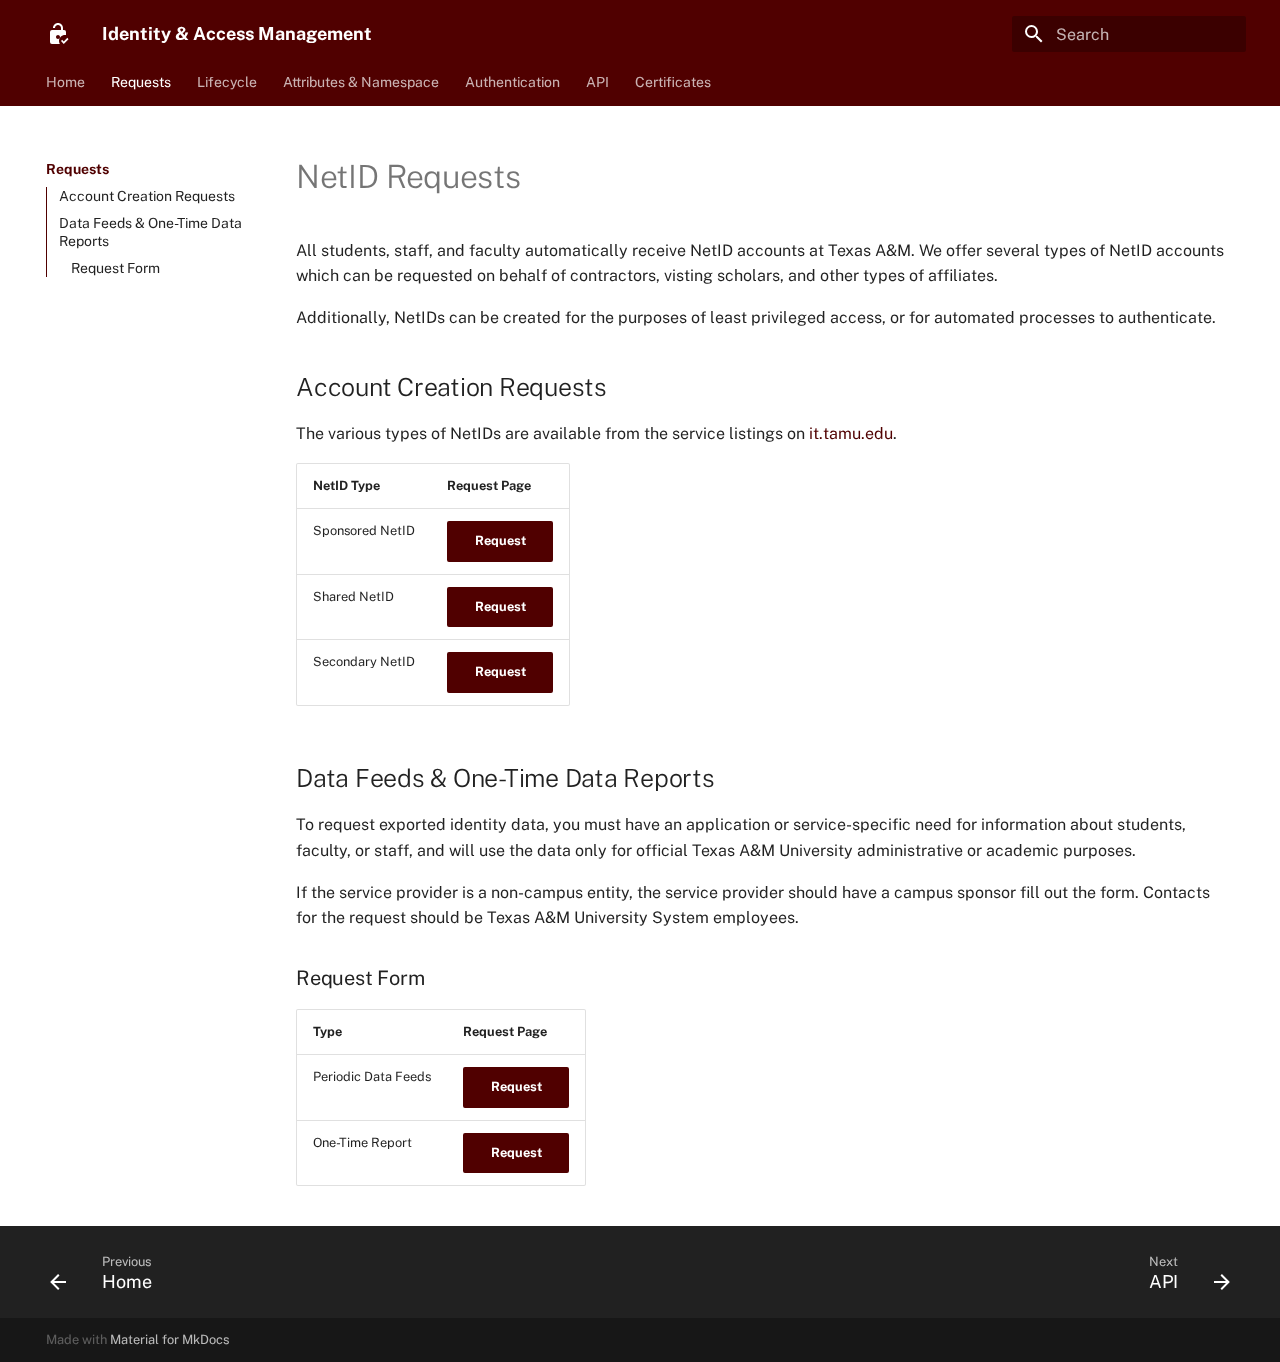
==== commit 40c9822f: "Deployed 6fd600a with MkDocs version: 1.3.0" ====
--- a/requests/index.html
+++ b/requests/index.html
@@ -221,7 +221,7 @@
 
 
   <li class="md-tabs__item">
-    <a href="../api/index.md" class="md-tabs__link">
+    <a href="../api/" class="md-tabs__link">
       API
     </a>
   </li>
@@ -233,7 +233,7 @@
 
 
   <li class="md-tabs__item">
-    <a href="../certs/index.md" class="md-tabs__link">
+    <a href="../certs/" class="md-tabs__link">
       Certificates
     </a>
   </li>
@@ -417,7 +417,7 @@
   
   
     <li class="md-nav__item">
-      <a href="../api/index.md" class="md-nav__link">
+      <a href="../api/" class="md-nav__link">
         API
       </a>
     </li>
@@ -432,7 +432,7 @@
   
   
     <li class="md-nav__item">
-      <a href="../certs/index.md" class="md-nav__link">
+      <a href="../certs/" class="md-nav__link">
         Certificates
       </a>
     </li>
@@ -535,6 +535,21 @@
         </a>
       
       
+        
+        <a href="../api/" class="md-footer__link md-footer__link--next" aria-label="Next: API" rel="next">
+          <div class="md-footer__title">
+            <div class="md-ellipsis">
+              <span class="md-footer__direction">
+                Next
+              </span>
+              API
+            </div>
+          </div>
+          <div class="md-footer__button md-icon">
+            <svg xmlns="http://www.w3.org/2000/svg" viewBox="0 0 24 24"><path d="M4 11v2h12l-5.5 5.5 1.42 1.42L19.84 12l-7.92-7.92L10.5 5.5 16 11H4Z"/></svg>
+          </div>
+        </a>
+      
     </nav>
   
   <div class="md-footer-meta md-typeset">
